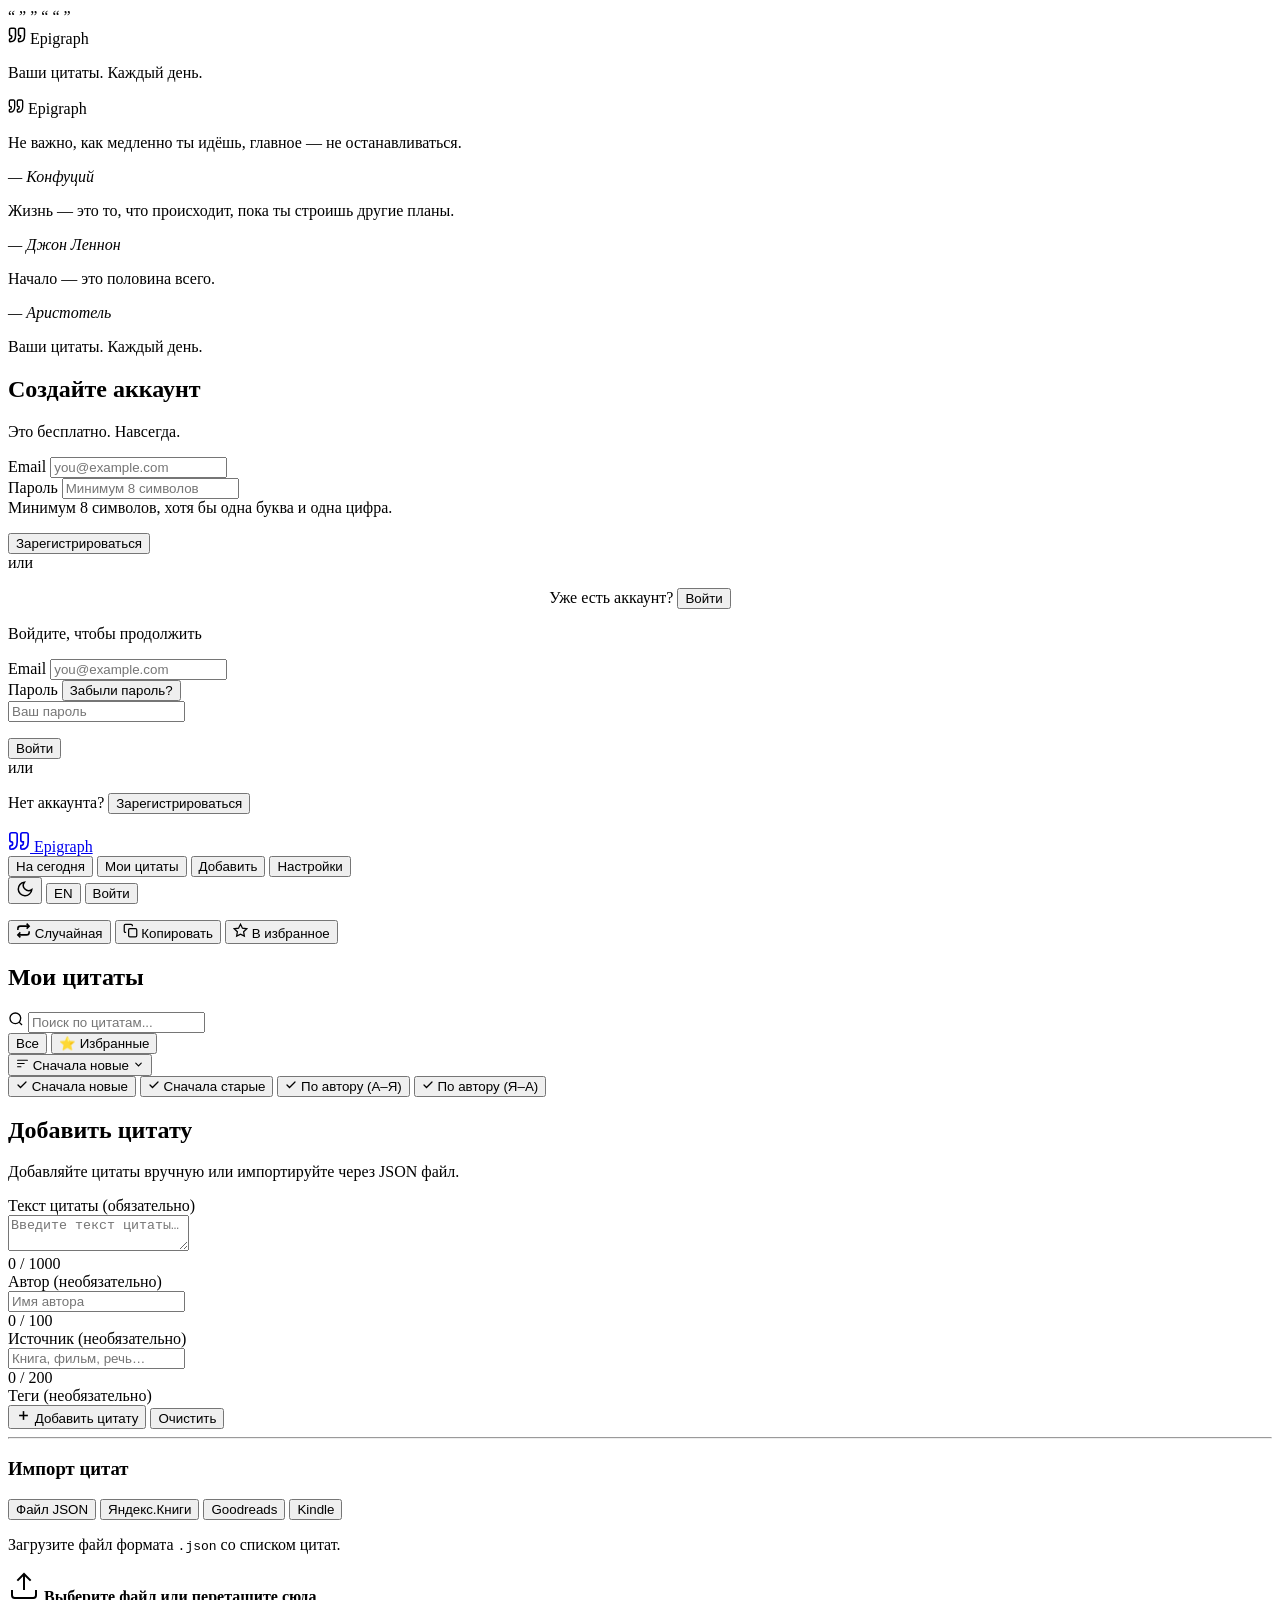
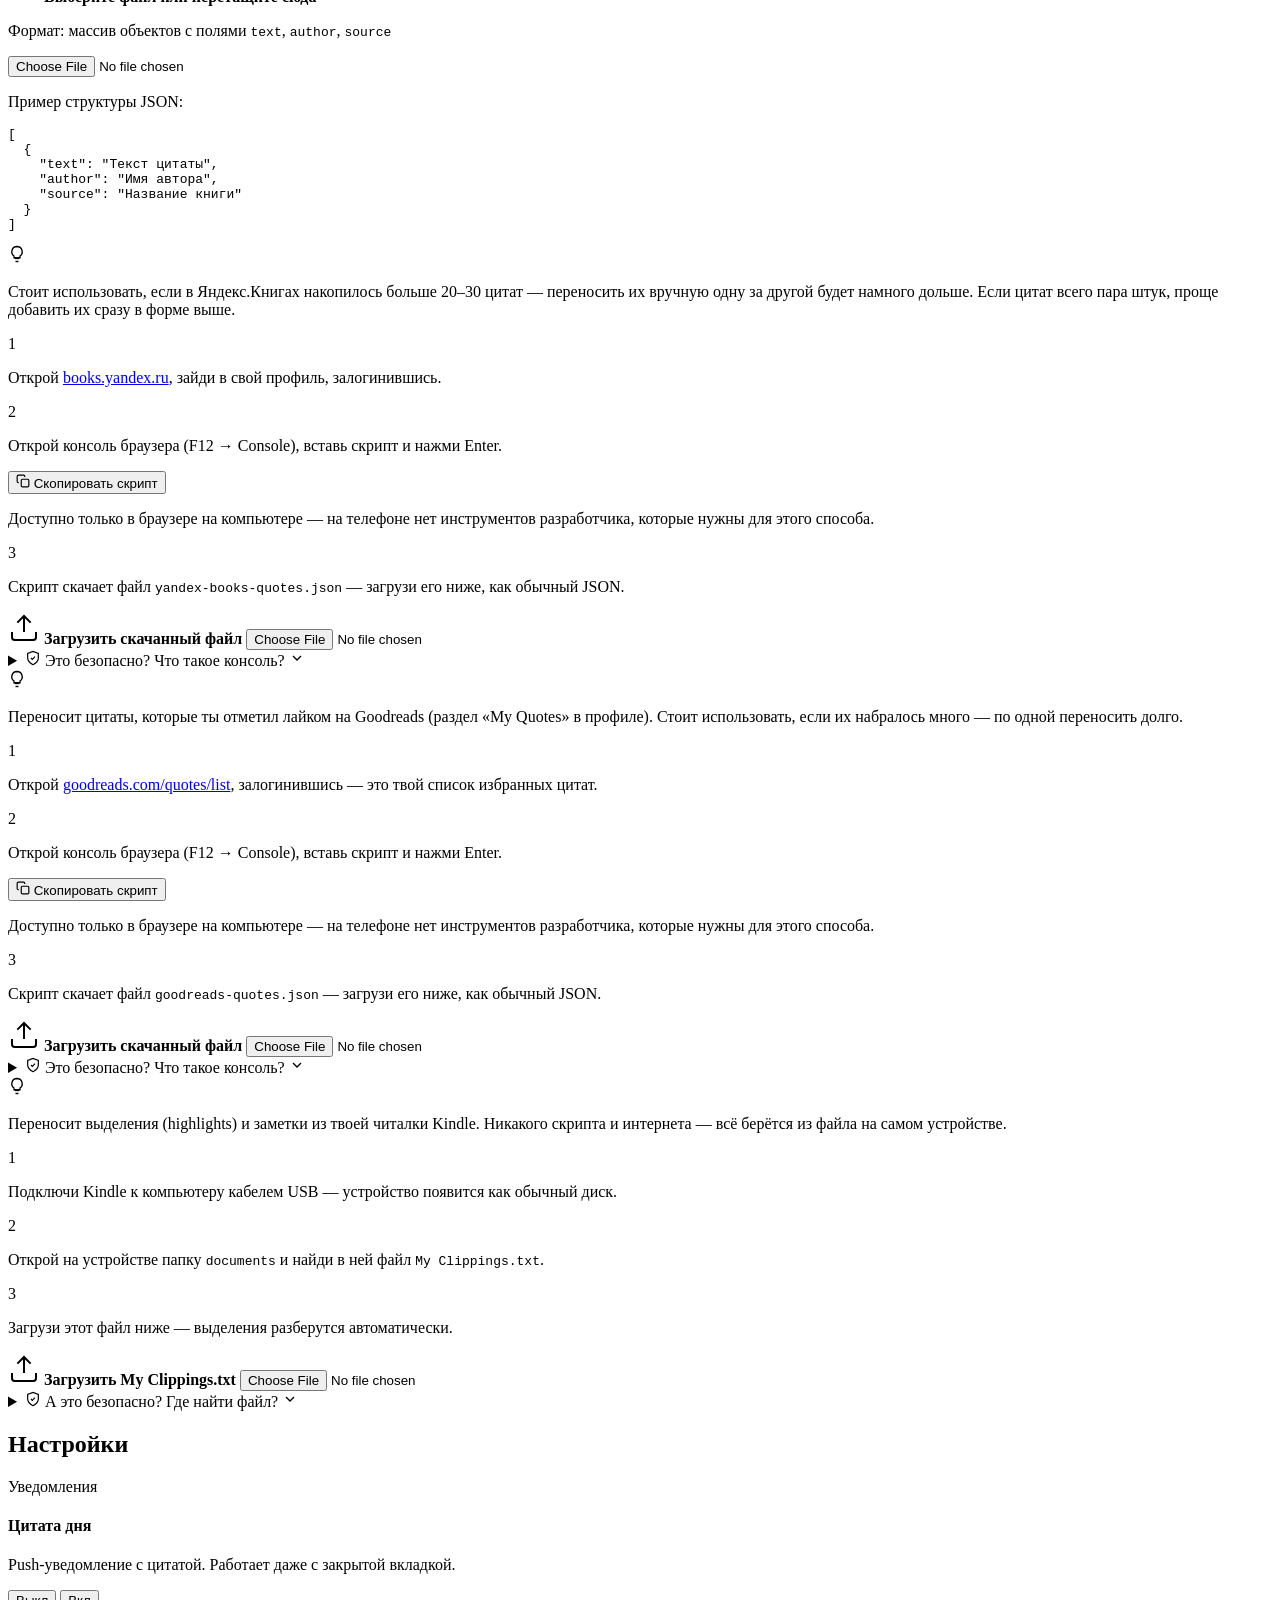
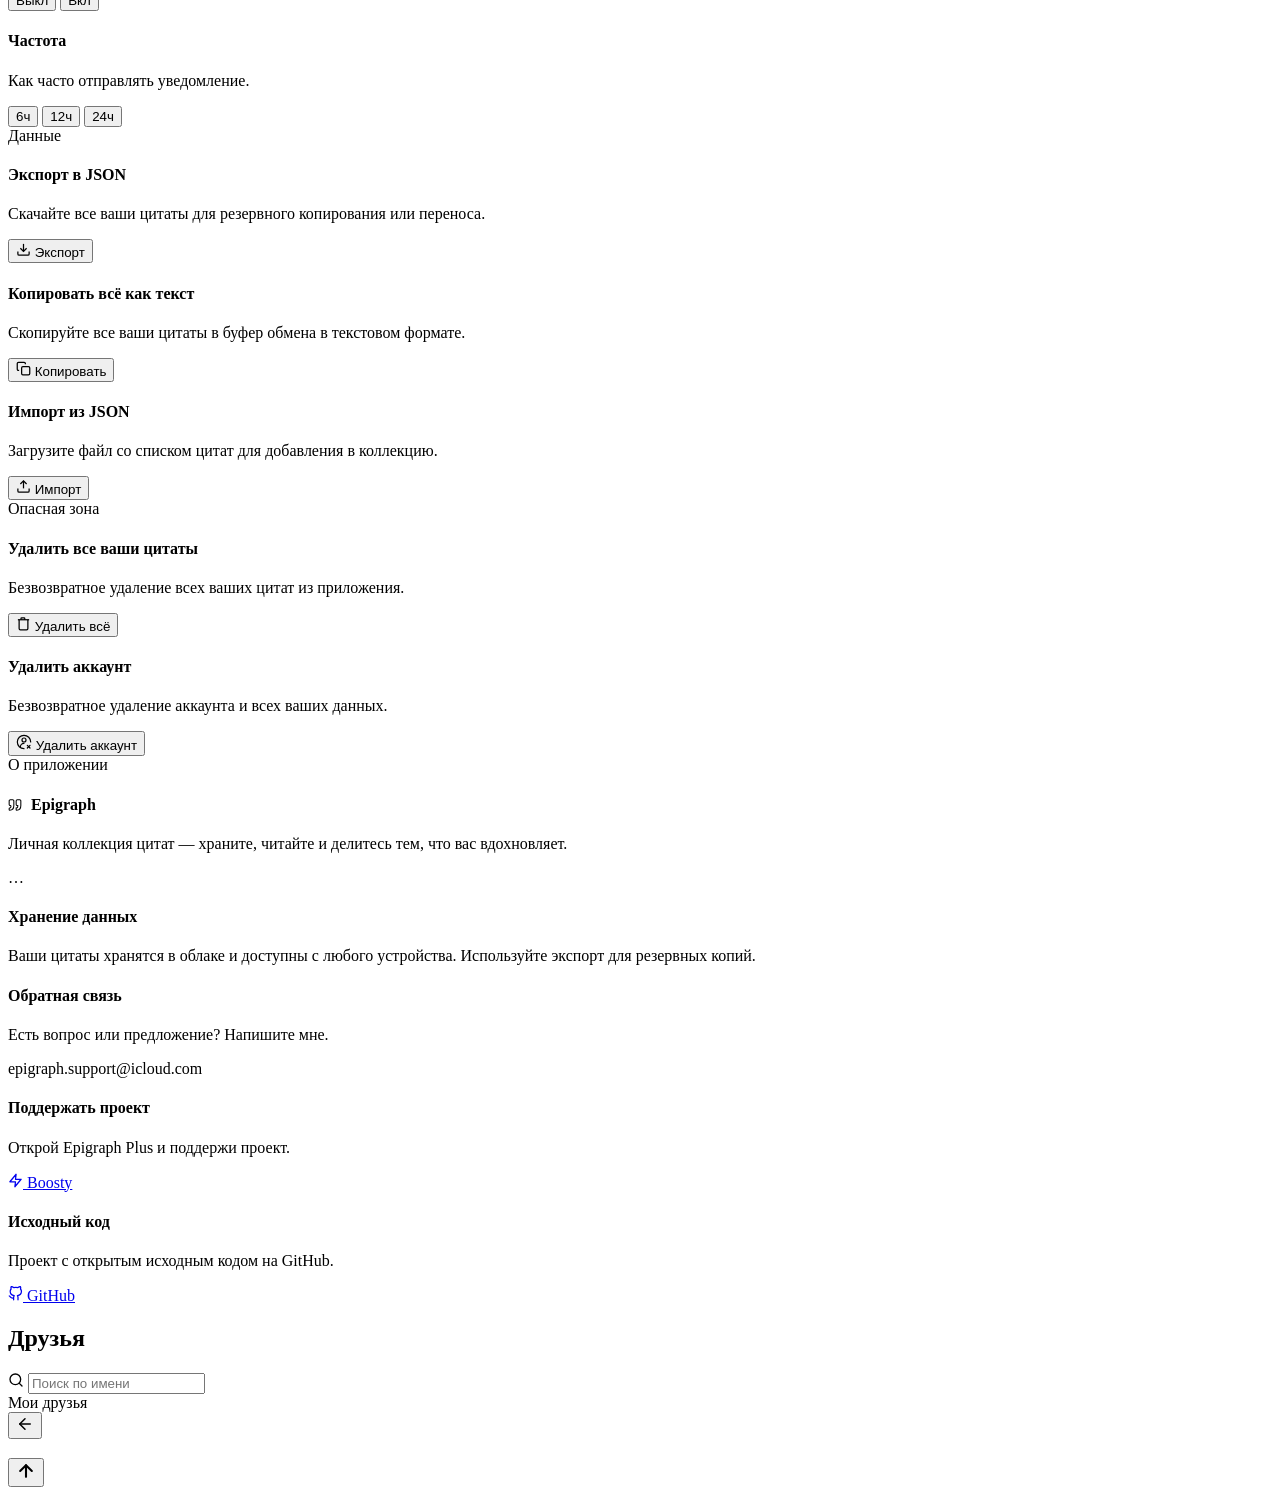
==== backend/src/main/resources/static/index.html @ b5e0d932 "[TASK-138] Add Kindle (My Clippings.txt) quotes import" ====
<!DOCTYPE html>
<html lang="ru" data-theme="light">
<head>
    <meta charset="UTF-8">
    <meta name="viewport" content="width=device-width, initial-scale=1.0">
    <meta name="description"
          content="Ваши цитаты. Каждый день.">
    <meta name="theme-color" content="#f5f2ec" media="(prefers-color-scheme: light)">
    <meta name="theme-color" content="#18160f" media="(prefers-color-scheme: dark)">
    <meta name="theme-color" content="#f5f2ec" id="theme-color-meta">
    <script>
        // Runs synchronously before first paint — sets theme-color before Safari reads it, and
        // sets data-theme-style before anything renders so the loading spinner (styled purely
        // via [data-theme-style] CSS) doesn't flash the "classic" default for a moment before
        // ui.js's theme IIFE (which only runs once every earlier <script> tag has loaded) gets
        // to it. Keep this style-key list in sync with THEME_STYLE_KEYS in themes.js — it can't
        // be shared since themes.js hasn't loaded yet at this point.
        (function () {
            var stored = null;
            try {
                stored = localStorage.getItem('theme');
            } catch (e) {
            }
            var dark = stored === 'dark' || (!stored && matchMedia('(prefers-color-scheme:dark)').matches);
            if (dark) {
                document.getElementById('theme-color-meta').setAttribute('content', '#18160f');
                document.documentElement.setAttribute('data-theme', 'dark');
            }

            try {
                var style = localStorage.getItem('themeStyle');
                if (style && ['classic', 'forest', 'cosmos', 'ocean', 'sunset'].indexOf(style) !== -1) {
                    document.documentElement.setAttribute('data-theme-style', style);
                }
            } catch (e) {
            }
        })();
    </script>
    <title>Epigraph</title>
    <link rel="icon" href="/icon.png" type="image/png">
    <link rel="manifest" href="/manifest.json">
    <meta name="apple-mobile-web-app-capable" content="yes">
    <meta name="apple-mobile-web-app-status-bar-style" content="default">
    <meta name="apple-mobile-web-app-title" content="Epigraph">

    <!-- Open Graph / Social Preview -->
    <meta property="og:type" content="website">
    <meta property="og:url" content="https://epigraph.me/">
    <meta property="og:title" content="Личная коллекция цитат, которые вдохновляют">
    <meta property="og:description" content="Сохраняйте любимые цитаты, отмечайте избранное, ищите по автору и тегам. Новая цитата дня — каждый день.">
    <meta property="og:image" content="https://epigraph.me/og-image.png">
    <meta property="og:image:width" content="1200">
    <meta property="og:image:height" content="630">
    <meta property="og:locale" content="ru_RU">
    <meta property="og:site_name" content="Epigraph">

    <!-- Twitter / X Card -->
    <meta name="twitter:card" content="summary_large_image">
    <meta name="twitter:title" content="Личная коллекция цитат, которые вдохновляют">
    <meta name="twitter:description" content="Сохраняйте любимые цитаты, отмечайте избранное, ищите по автору и тегам. Новая цитата дня — каждый день.">
    <meta name="twitter:image" content="https://epigraph.me/og-image.png">
    <link rel="apple-touch-icon" href="/icon.png">
    <link rel="preconnect" href="https://fonts.googleapis.com">
    <link rel="preconnect" href="https://fonts.gstatic.com" crossorigin>
    <link href="https://fonts.googleapis.com/css2?family=Cormorant+Garamond:ital,wght@0,400;0,500;0,600;1,400;1,500&family=Inter:wght@300;400;500;600&display=swap"
          rel="stylesheet">
    <link rel="stylesheet" href="/css/styles.css">
</head>
<body>

<!-- THEME DECOR — fixed animated background, one group per theme style (TASK-119) -->
<div id="theme-decor" aria-hidden="true">
    <div class="decor decor-classic">
        <span class="decor-glyph" style="--x:6%; --dur:34s; --delay:-4s;">&ldquo;</span>
        <span class="decor-glyph" style="--x:22%; --dur:29s; --delay:-14s;">&rdquo;</span>
        <span class="decor-glyph" style="--x:40%; --dur:38s; --delay:-2s;">&rdquo;</span>
        <span class="decor-glyph" style="--x:58%; --dur:26s; --delay:-18s;">&ldquo;</span>
        <span class="decor-glyph" style="--x:76%; --dur:33s; --delay:-9s;">&ldquo;</span>
        <span class="decor-glyph" style="--x:90%; --dur:31s; --delay:-22s;">&rdquo;</span>
    </div>
    <div class="decor decor-forest">
        <span class="decor-leaf" style="--x:4%; --dur:13s; --delay:-3s;"></span>
        <span class="decor-leaf" style="--x:16%; --dur:17s; --delay:-9s;"></span>
        <span class="decor-leaf" style="--x:30%; --dur:14s; --delay:-1s;"></span>
        <span class="decor-leaf" style="--x:45%; --dur:19s; --delay:-11s;"></span>
        <span class="decor-leaf" style="--x:60%; --dur:15s; --delay:-6s;"></span>
        <span class="decor-leaf" style="--x:74%; --dur:18s; --delay:-14s;"></span>
        <span class="decor-leaf" style="--x:87%; --dur:16s; --delay:-4s;"></span>
        <span class="decor-leaf" style="--x:96%; --dur:20s; --delay:-8s;"></span>
    </div>
    <div class="decor decor-cosmos">
        <span class="decor-star" style="--x:5%; --y:10%; --dur:3.2s; --delay:-1s;"></span>
        <span class="decor-star" style="--x:14%; --y:32%; --dur:4.1s; --delay:-2s;"></span>
        <span class="decor-star" style="--x:24%; --y:60%; --dur:3.6s; --delay:-3s;"></span>
        <span class="decor-star" style="--x:33%; --y:18%; --dur:4.6s; --delay:-1.5s;"></span>
        <span class="decor-star" style="--x:44%; --y:75%; --dur:3.9s; --delay:-2.5s;"></span>
        <span class="decor-star" style="--x:53%; --y:40%; --dur:4.3s; --delay:-0.5s;"></span>
        <span class="decor-star" style="--x:63%; --y:12%; --dur:3.4s; --delay:-3.5s;"></span>
        <span class="decor-star" style="--x:71%; --y:55%; --dur:4.8s; --delay:-1.8s;"></span>
        <span class="decor-star" style="--x:80%; --y:28%; --dur:3.7s; --delay:-2.2s;"></span>
        <span class="decor-star" style="--x:90%; --y:68%; --dur:4.2s; --delay:-0.8s;"></span>
        <span class="decor-star" style="--x:96%; --y:20%; --dur:3.9s; --delay:-3.2s;"></span>
        <span class="decor-shooting"></span>
    </div>
    <div class="decor decor-ocean">
        <span class="decor-bubble" style="--x:6%; --size:10px; --dur:15s; --delay:-2s;"></span>
        <span class="decor-bubble" style="--x:18%; --size:16px; --dur:19s; --delay:-8s;"></span>
        <span class="decor-bubble" style="--x:31%; --size:8px; --dur:13s; --delay:-4s;"></span>
        <span class="decor-bubble" style="--x:47%; --size:13px; --dur:17s; --delay:-11s;"></span>
        <span class="decor-bubble" style="--x:61%; --size:9px; --dur:14s; --delay:-6s;"></span>
        <span class="decor-bubble" style="--x:74%; --size:18px; --dur:20s; --delay:-13s;"></span>
        <span class="decor-bubble" style="--x:86%; --size:11px; --dur:16s; --delay:-3s;"></span>
        <span class="decor-bubble" style="--x:95%; --size:14px; --dur:18s; --delay:-9s;"></span>
    </div>
    <div class="decor decor-sunset">
        <span class="decor-blob decor-blob-1"></span>
        <span class="decor-blob decor-blob-2"></span>
        <span class="decor-blob decor-blob-3"></span>
    </div>
    <div class="decor decor-noir">
        <span class="decor-noir-glow"></span>
        <span class="decor-ink" style="--x:5%; --size:3px; --o:0.32; --dur:23s; --delay:-3s; --dx:-16px;"></span>
        <span class="decor-ink decor-ink--soft" style="--x:11%; --size:9px; --o:0.16; --dur:31s; --delay:-11s; --dx:-30px;"></span>
        <span class="decor-ink" style="--x:18%; --size:2px; --o:0.40; --dur:19s; --delay:-6s; --dx:-10px;"></span>
        <span class="decor-ink" style="--x:25%; --size:4px; --o:0.28; --dur:26s; --delay:-14s; --dx:-22px;"></span>
        <span class="decor-ink decor-ink--soft" style="--x:33%; --size:12px; --o:0.12; --dur:35s; --delay:-2s; --dx:24px;"></span>
        <span class="decor-ink" style="--x:41%; --size:3px; --o:0.36; --dur:21s; --delay:-9s; --dx:14px;"></span>
        <span class="decor-ink" style="--x:48%; --size:5px; --o:0.24; --dur:28s; --delay:-17s; --dx:-18px;"></span>
        <span class="decor-ink decor-ink--soft" style="--x:56%; --size:8px; --o:0.15; --dur:32s; --delay:-5s; --dx:20px;"></span>
        <span class="decor-ink" style="--x:63%; --size:2px; --o:0.42; --dur:18s; --delay:-12s; --dx:-8px;"></span>
        <span class="decor-ink" style="--x:70%; --size:4px; --o:0.30; --dur:25s; --delay:-7s; --dx:26px;"></span>
        <span class="decor-ink decor-ink--soft" style="--x:77%; --size:11px; --o:0.13; --dur:34s; --delay:-19s; --dx:-24px;"></span>
        <span class="decor-ink" style="--x:84%; --size:3px; --o:0.34; --dur:22s; --delay:-4s; --dx:12px;"></span>
        <span class="decor-ink" style="--x:90%; --size:5px; --o:0.22; --dur:27s; --delay:-15s; --dx:-14px;"></span>
        <span class="decor-ink" style="--x:96%; --size:2px; --o:0.38; --dur:20s; --delay:-10s; --dx:8px;"></span>
    </div>
</div>

<!-- LOADING OVERLAY — shown on app start until data is ready -->
<div id="app-loading-overlay" class="app-loading-overlay">
    <div class="app-loading-spinner"></div>
</div>

<!-- BLUR OVERLAY -->
<div id="app-blur-overlay" class="app-blur-overlay" onclick="handleAuthOverlayClick(event)"></div>

<!-- AUTH MODAL -->
<div class="auth-screen" id="auth-screen" onclick="handleAuthOverlayClick(event)">
    <div class="auth-card">

        <!-- Login branding header — visible in login mode -->
        <div class="auth-login-header" id="auth-login-header">
            <div class="auth-login-header-logo">
                <svg width="18" height="18" viewBox="0 0 24 24" fill="none" stroke="currentColor" stroke-width="2" stroke-linecap="round" stroke-linejoin="round" aria-hidden="true">
                    <path d="M3 21c3 0 7-1 7-8V5c0-1.25-.756-2.017-2-2H4c-1.25 0-2 .75-2 1.972V11c0 1.25.75 2 2 2 1 0 1 0 1 1v1c0 1-1 2-2 2s-1 .008-1 1.031V20c0 1 0 1 1 1z"/>
                    <path d="M15 21c3 0 7-1 7-8V5c0-1.25-.757-2.017-2-2h-4c-1.25 0-2 .75-2 1.972V11c0 1.25.75 2 2 2h.75c0 2.25.25 4-2.75 4v3c0 1 0 1 1 1z"/>
                </svg>
                Epigraph
            </div>
            <p class="auth-login-tagline" data-i18n="authTagline">
                Ваши цитаты. Каждый день.
            </p>
        </div>

        <!-- Register two-column layout — visible in register mode only -->
        <div class="auth-register-panel" id="auth-register-panel">
            <div class="auth-register-panel-logo">
                <svg width="16" height="16" viewBox="0 0 24 24" fill="none" stroke="currentColor" stroke-width="2" stroke-linecap="round" stroke-linejoin="round" aria-hidden="true">
                    <path d="M3 21c3 0 7-1 7-8V5c0-1.25-.756-2.017-2-2H4c-1.25 0-2 .75-2 1.972V11c0 1.25.75 2 2 2 1 0 1 0 1 1v1c0 1-1 2-2 2s-1 .008-1 1.031V20c0 1 0 1 1 1z"/>
                    <path d="M15 21c3 0 7-1 7-8V5c0-1.25-.757-2.017-2-2h-4c-1.25 0-2 .75-2 1.972V11c0 1.25.75 2 2 2h.75c0 2.25.25 4-2.75 4v3c0 1 0 1 1 1z"/>
                </svg>
                Epigraph
            </div>
            <div class="auth-register-panel-quotes">
                <div class="auth-register-panel-quote">
                    <p data-i18n="authRegisterQuote1Text">
                        Не важно, как медленно ты идёшь, главное — не останавливаться.
                    </p>
                    <cite data-i18n="authRegisterQuote1Author">
                        — Конфуций
                    </cite>
                </div>
                <div class="auth-register-panel-quote">
                    <p data-i18n="authRegisterQuote2Text">
                        Жизнь — это то, что происходит, пока ты строишь другие планы.
                    </p>
                    <cite data-i18n="authRegisterQuote2Author">
                        — Джон Леннон
                    </cite>
                </div>
                <div class="auth-register-panel-quote">
                    <p data-i18n="authRegisterQuote3Text">
                        Начало — это половина всего.
                    </p>
                    <cite data-i18n="authRegisterQuote3Author">
                        — Аристотель
                    </cite>
                </div>
            </div>
            <p class="auth-register-panel-tagline" data-i18n="authTagline">
                Ваши цитаты. Каждый день.
            </p>
        </div>

        <div class="auth-register-form-col" id="auth-register-form-col">
            <div class="auth-register-top">
                <h2 class="auth-register-heading" data-i18n="authRegisterHeading">
                    Создайте аккаунт
                </h2>
                <p class="auth-register-sub" data-i18n="authRegisterSub">
                    Это бесплатно. Навсегда.
                </p>
            </div>
            <div class="auth-field">
                <label for="auth-email-reg" data-i18n="authEmailLabel">
                    Email
                </label>
                <input type="email" id="auth-email-reg" placeholder="you@example.com" autocomplete="email">
            </div>
            <div class="auth-field">
                <label for="auth-password-reg" data-i18n="authPasswordLabel">
                    Пароль
                </label>
                <input type="password" id="auth-password-reg" placeholder="Минимум 8 символов" data-i18n-placeholder="authPlaceholderPasswordRegister" autocomplete="new-password">
            </div>
            <p id="auth-password-hint-reg" data-i18n="authPasswordHint" style="font-size:var(--text-xs);color:var(--color-text-muted);margin-top:calc(-1*var(--space-3))">
                Минимум 8 символов, хотя бы одна буква и одна цифра.
            </p>
            <p class="auth-error" id="auth-error-reg"></p>
            <button class="btn-primary" id="auth-submit-btn-reg" data-i18n="authSubmitRegister" onclick="authSubmitRegister()">
                Зарегистрироваться
            </button>
            <div class="auth-divider" data-i18n="authDivider">
                или
            </div>
            <button class="btn-google" onclick="loginWithGoogle()" style="display:none">
                <svg width="18" height="18" viewBox="0 0 48 48">
                    <path fill="#EA4335" d="M24 9.5c3.54 0 6.71 1.22 9.21 3.6l6.85-6.85C35.9 2.38 30.47 0 24 0 14.62 0 6.51 5.38 2.56 13.22l7.98 6.19C12.43 13.72 17.74 9.5 24 9.5z"/>
                    <path fill="#4285F4" d="M46.98 24.55c0-1.57-.15-3.09-.38-4.55H24v9.02h12.94c-.58 2.96-2.26 5.48-4.78 7.18l7.73 6c4.51-4.18 7.09-10.36 7.09-17.65z"/>
                    <path fill="#FBBC05" d="M10.53 28.59c-.48-1.45-.76-2.99-.76-4.59s.27-3.14.76-4.59l-7.98-6.19C.92 16.46 0 20.12 0 24c0 3.88.92 7.54 2.56 10.78l7.97-6.19z"/>
                    <path fill="#34A853" d="M24 48c6.48 0 11.93-2.13 15.89-5.81l-7.73-6c-2.18 1.48-4.97 2.31-8.16 2.31-6.26 0-11.57-4.22-13.47-9.91l-7.98 6.19C6.51 42.62 14.62 48 24 48z"/>
                </svg>
                <span data-i18n="authGoogleButton">
                    Войти через Google
                </span>
            </button>
            <button class="btn-yandex" onclick="loginWithYandex()" style="display:none">
                <svg width="18" height="18" viewBox="0 0 24 24" fill="none">
                    <path d="M13.557 21H16.5V3h-3.205c-3.8 0-5.958 1.917-5.958 5.042 0 2.75 1.242 4.25 3.683 5.917L7.5 21h3.142l3.275-7.625-.9-.583C10.8 11.292 9.95 10.208 9.95 8.042c0-1.833 1.217-2.875 3.533-2.875H13.557V21z" fill="#FC3F1D"/>
                </svg>
                <span data-i18n="authYandexButton">
                    Войти через Яндекс
                </span>
            </button>
            <p class="auth-switch" style="text-align:center">
                <span data-i18n="authSwitchToLogin">
                    Уже есть аккаунт?
                </span>
                <button data-i18n="authSwitchBtnLogin" onclick="toggleAuthMode()">
                    Войти
                </button>
            </p>
        </div>

        <!-- Shown in login mode only -->
        <h1 class="auth-title" id="auth-title-logo" style="display:none">
            Epigraph
        </h1>
        <p class="auth-subtitle" id="auth-subtitle" data-i18n="authSubtitle">
            Войдите, чтобы продолжить
        </p>
        <div class="auth-field">
            <label for="auth-email" data-i18n="authEmailLabel">
                Email
            </label>
            <input type="email" id="auth-email" placeholder="you@example.com" data-i18n-placeholder="authPlaceholderEmail" autocomplete="email">
        </div>
        <div class="auth-field">
            <div class="auth-field-header">
                <label for="auth-password" data-i18n="authPasswordLabel">
                    Пароль
                </label>
                <button id="auth-forgot-btn" class="auth-forgot-link" onclick="showForgotPasswordForm()" data-i18n="forgotPasswordLink">
                    Забыли пароль?
                </button>
            </div>
            <input type="password" id="auth-password" placeholder="Ваш пароль" data-i18n-placeholder="authPlaceholderPasswordLogin" autocomplete="current-password">
        </div>
        <p class="auth-error" id="auth-error"></p>
        <button class="btn-primary" id="auth-submit-btn" data-i18n="authSubmitLogin" onclick="authSubmit()">
            Войти
        </button>
        <div class="auth-divider" data-i18n="authDivider">
            или
        </div>
        <button class="btn-google" onclick="loginWithGoogle()" style="display:none">
            <svg width="18" height="18" viewBox="0 0 48 48">
                <path fill="#EA4335" d="M24 9.5c3.54 0 6.71 1.22 9.21 3.6l6.85-6.85C35.9 2.38 30.47 0 24 0 14.62 0 6.51 5.38 2.56 13.22l7.98 6.19C12.43 13.72 17.74 9.5 24 9.5z"/>
                <path fill="#4285F4" d="M46.98 24.55c0-1.57-.15-3.09-.38-4.55H24v9.02h12.94c-.58 2.96-2.26 5.48-4.78 7.18l7.73 6c4.51-4.18 7.09-10.36 7.09-17.65z"/>
                <path fill="#FBBC05" d="M10.53 28.59c-.48-1.45-.76-2.99-.76-4.59s.27-3.14.76-4.59l-7.98-6.19C.92 16.46 0 20.12 0 24c0 3.88.92 7.54 2.56 10.78l7.97-6.19z"/>
                <path fill="#34A853" d="M24 48c6.48 0 11.93-2.13 15.89-5.81l-7.73-6c-2.18 1.48-4.97 2.31-8.16 2.31-6.26 0-11.57-4.22-13.47-9.91l-7.98 6.19C6.51 42.62 14.62 48 24 48z"/>
            </svg>
            <span data-i18n="authGoogleButton">
                Войти через Google
            </span>
        </button>
        <button class="btn-yandex" onclick="loginWithYandex()" style="display:none">
            <svg width="18" height="18" viewBox="0 0 24 24" fill="none">
                <path d="M13.557 21H16.5V3h-3.205c-3.8 0-5.958 1.917-5.958 5.042 0 2.75 1.242 4.25 3.683 5.917L7.5 21h3.142l3.275-7.625-.9-.583C10.8 11.292 9.95 10.208 9.95 8.042c0-1.833 1.217-2.875 3.533-2.875H13.557V21z" fill="#FC3F1D"/>
            </svg>
            <span data-i18n="authYandexButton">
                    Войти через Яндекс
                </span>
        </button>
        <p class="auth-switch">
            <span id="auth-switch-text" data-i18n="authSwitchToRegister">
                Нет аккаунта?
            </span>
            <button onclick="toggleAuthMode()" data-i18n="authSwitchBtnRegister">
                Зарегистрироваться
            </button>
        </p>
    </div>
</div>

<div class="app">
    <!-- ANNOUNCEMENT BANNER -->
    <div class="announcement-banner" id="announcement-banner" style="display:none" role="alert">
        <span class="announcement-banner__text" id="announcement-banner-text"></span>
        <button class="announcement-banner__close" onclick="dismissBanner()" aria-label="Закрыть" data-i18n-aria="ariaBannerClose">
            <svg width="14" height="14" viewBox="0 0 24 24" fill="none" stroke="currentColor" stroke-width="2.5" stroke-linecap="round">
                <line x1="18" y1="6" x2="6" y2="18"/>
                <line x1="6" y1="6" x2="18" y2="18"/>
            </svg>
        </button>
    </div>

    <!-- HEADER -->
    <header>
        <a class="logo" href="#" onclick="switchView('qod'); flipLogoIcon(); return false;">
            <svg id="logo-icon" width="22" height="22" viewBox="0 0 24 24" fill="none" stroke="currentColor" stroke-width="1.8" aria-hidden="true">
                <path d="M3 21c3 0 7-1 7-8V5c0-1.25-.756-2.017-2-2H4c-1.25 0-2 .75-2 1.972V11c0 1.25.75 2 2 2 1 0 1 0 1 1v1c0 1-1 2-2 2s-1 .008-1 1.031V20c0 1 0 1 1 1z"/>
                <path d="M15 21c3 0 7-1 7-8V5c0-1.25-.757-2.017-2-2h-4c-1.25 0-2 .75-2 1.972V11c0 1.25.75 2 2 2h.75c0 2.25.25 4-2.75 4v3c0 1 0 1 1 1z"/>
            </svg>
            Epigraph
        </a>

        <nav class="nav-tabs" role="tablist">
            <span class="nav-tab-indicator" id="nav-tab-indicator" aria-hidden="true"></span>
            <button class="nav-tab active" role="tab" onclick="switchView('qod')" id="tab-qod" data-i18n="navToday">
                На сегодня
            </button>
            <button class="nav-tab" role="tab" onclick="switchView('list')" id="tab-list" data-i18n="navMyQuotes">
                Мои цитаты
            </button>
            <button class="nav-tab" role="tab" onclick="switchView('add')" id="tab-add" data-i18n="navAdd">
                Добавить
            </button>
            <button class="nav-tab" role="tab" onclick="switchView('settings')" id="tab-settings" data-i18n="navSettings">
                Настройки
            </button>
        </nav>

        <div class="header-actions">
            <button class="btn-icon" data-theme-toggle aria-label="Переключить тему" data-i18n-aria="ariaToggleTheme">
                <svg width="18" height="18" viewBox="0 0 24 24" fill="none" stroke="currentColor" stroke-width="2">
                    <path d="M21 12.79A9 9 0 1 1 11.21 3 7 7 0 0 0 21 12.79z"/>
                </svg>
            </button>
            <button class="btn-icon" data-lang-toggle aria-label="Переключить язык" data-i18n-aria="ariaToggleLanguage">EN</button>
            <button class="btn-secondary" id="login-btn" data-i18n="authSubmitLogin" onclick="showAuthModal()">
                Войти
            </button>
            <div class="account-menu" id="account-menu" style="display:none">
                <button class="account-avatar-btn" id="account-avatar-btn" onclick="toggleAccountMenu()" aria-haspopup="menu" aria-expanded="false" aria-label="Меню аккаунта" data-i18n-aria="ariaAccountMenu"></button>
                <!-- Sibling of the avatar button, not a child: updateHeaderAccount()
                     replaces that button's innerHTML on every render. -->
                <span class="account-badge-dot" id="account-badge-dot" style="display:none" aria-hidden="true"></span>
                <div class="account-menu-dropdown" id="account-menu-dropdown" role="menu">
                    <div class="account-menu-plus" id="account-menu-plus" role="presentation" style="display:none">
                        <div class="account-menu-plus-head">
                            <span class="account-menu-plus-dot" aria-hidden="true"></span>
                            <span class="account-menu-plus-label" data-i18n="accountMenuPlus">Epigraph Plus</span>
                            <span class="account-menu-plus-state" data-i18n="accountMenuPlusActive">активен</span>
                        </div>
                        <div class="account-menu-plus-benefits">
                            <div class="account-menu-plus-benefits-title" data-i18n="accountMenuPlusBenefitsTitle">В подписке</div>
                            <div class="account-menu-plus-benefit">
                                <svg width="13" height="13" viewBox="0 0 24 24" fill="none" stroke="currentColor" stroke-width="2.5" stroke-linecap="round" stroke-linejoin="round" aria-hidden="true">
                                    <polyline points="20 6 9 17 4 12"/>
                                </svg>
                                <span id="account-menu-plus-benefit-limit">До 5000 цитат</span>
                            </div>
                            <div class="account-menu-plus-benefit">
                                <svg width="13" height="13" viewBox="0 0 24 24" fill="none" stroke="currentColor" stroke-width="2.5" stroke-linecap="round" stroke-linejoin="round" aria-hidden="true">
                                    <polyline points="20 6 9 17 4 12"/>
                                </svg>
                                <span data-i18n="accountMenuPlusBenefitNoir">Эксклюзивная тема «Нуар»</span>
                            </div>
                            <div class="account-menu-plus-benefit">
                                <svg width="13" height="13" viewBox="0 0 24 24" fill="none" stroke="currentColor" stroke-width="2.5" stroke-linecap="round" stroke-linejoin="round" aria-hidden="true">
                                    <polyline points="20 6 9 17 4 12"/>
                                </svg>
                                <span data-i18n="accountMenuPlusBenefitAvatars">Эксклюзивные аватары</span>
                            </div>
                            <div class="account-menu-plus-benefit">
                                <svg width="13" height="13" viewBox="0 0 24 24" fill="none" stroke="currentColor" stroke-width="2.5" stroke-linecap="round" stroke-linejoin="round" aria-hidden="true">
                                    <polyline points="20 6 9 17 4 12"/>
                                </svg>
                                <span data-i18n="accountMenuPlusBenefitStats">Расширенная статистика</span>
                            </div>
                        </div>
                    </div>
                    <button class="account-menu-item" role="menuitem" onclick="closeAccountMenu(); switchView('friends');">
                        <svg width="15" height="15" viewBox="0 0 24 24" fill="none" stroke="currentColor" stroke-width="2" stroke-linecap="round" stroke-linejoin="round" aria-hidden="true">
                            <path d="M17 21v-2a4 4 0 0 0-4-4H5a4 4 0 0 0-4 4v2"/>
                            <circle cx="9" cy="7" r="4"/>
                            <path d="M23 21v-2a4 4 0 0 0-3-3.87"/>
                            <path d="M16 3.13a4 4 0 0 1 0 7.75"/>
                        </svg>
                        <span data-i18n="accountMenuFriends">Друзья</span>
                        <span class="account-menu-count" id="account-menu-friends-count" style="display:none"></span>
                    </button>
                    <button class="account-menu-item" role="menuitem" onclick="closeAccountMenu(); switchView('stats');">
                        <svg width="15" height="15" viewBox="0 0 24 24" fill="none" stroke="currentColor" stroke-width="2" stroke-linecap="round" stroke-linejoin="round" aria-hidden="true">
                            <line x1="18" y1="20" x2="18" y2="10"/>
                            <line x1="12" y1="20" x2="12" y2="4"/>
                            <line x1="6" y1="20" x2="6" y2="14"/>
                        </svg>
                        <span data-i18n="accountMenuStats">Статистика</span>
                    </button>
                    <button class="account-menu-item" role="menuitem" onclick="logout()">
                        <svg width="15" height="15" viewBox="0 0 24 24" fill="none" stroke="currentColor" stroke-width="2" stroke-linecap="round" stroke-linejoin="round" aria-hidden="true">
                            <path d="M9 21H5a2 2 0 0 1-2-2V5a2 2 0 0 1 2-2h4"/>
                            <polyline points="16 17 21 12 16 7"/>
                            <line x1="21" y1="12" x2="9" y2="12"/>
                        </svg>
                        <span data-i18n="accountMenuLogout">Выход</span>
                    </button>
                </div>
            </div>
        </div>
    </header>

    <main>
        <!-- QUOTE OF THE DAY -->
        <div class="view active" id="view-qod">
            <section class="qod-section">
                <div class="qod-bg-ornament"></div>
                <div class="qod-date" id="qod-date"></div>
                <div class="qod-card">
                    <div class="swipe-overlay swipe-overlay-left" id="swipe-left"></div>
                    <div class="swipe-overlay swipe-overlay-right" id="swipe-right"></div>
                    <p class="qod-quote" id="qod-text"></p>
                    <div class="qod-author" id="qod-author"></div>
                    <div class="qod-source" id="qod-source"></div>
                </div>
                <div class="qod-actions">
                    <button class="btn-primary" onclick="randomQuote()">
                        <svg width="15" height="15" viewBox="0 0 24 24" fill="none" stroke="currentColor" stroke-width="2.5">
                            <polyline points="17 1 21 5 17 9"/>
                            <path d="M3 11V9a4 4 0 0 1 4-4h14"/>
                            <polyline points="7 23 3 19 7 15"/>
                            <path d="M21 13v2a4 4 0 0 1-4 4H3"/>
                        </svg>
                        <span data-i18n="qodRandomBtn">
                            Случайная
                        </span>
                    </button>
                    <button class="btn-secondary" onclick="copyQod()">
                        <svg width="15" height="15" viewBox="0 0 24 24" fill="none" stroke="currentColor" stroke-width="2">
                            <rect id="qod-copy-front" x="9" y="9" width="13" height="13" rx="2" ry="2" style="transition: transform 260ms cubic-bezier(0.34, 1.56, 0.64, 1); transform-box: fill-box; transform-origin: center;"/>
                            <path d="M5 15H4a2 2 0 0 1-2-2V4a2 2 0 0 1 2-2h9a2 2 0 0 1 2 2v1"/>
                        </svg>
                        <span data-i18n="qodCopyBtn">
                            Копировать
                        </span>
                    </button>
                    <button class="btn-secondary" id="btn-fav-qod" onclick="favQod()">
                        <svg id="qod-fav-icon" width="15" height="15" viewBox="0 0 24 24" fill="none" stroke="currentColor" stroke-width="2">
                            <polygon points="12 2 15.09 8.26 22 9.27 17 14.14 18.18 21.02 12 17.77 5.82 21.02 7 14.14 2 9.27 8.91 8.26 12 2"/>
                        </svg>
                        <span id="qod-fav-label">
                            В избранное
                        </span>
                    </button>
                </div>
                <p class="qod-progress" id="qod-progress"></p>
            </section>
        </div>

        <!-- MY QUOTES -->
        <div class="view" id="view-list">
            <section class="list-section">
                <div class="list-header">
                    <h2 data-i18n="listHeading">
                        Мои цитаты
                    </h2>
                    <div class="search-wrap">
                        <svg width="16" height="16" viewBox="0 0 24 24" fill="none" stroke="currentColor" stroke-width="2" aria-hidden="true">
                            <circle cx="11" cy="11" r="8"/>
                            <line x1="21" y1="21" x2="16.65" y2="16.65"/>
                        </svg>
                        <input class="search-input" type="search" placeholder="Поиск по цитатам..." data-i18n-placeholder="searchPlaceholder" id="search-input" oninput="renderList()" aria-label="Поиск" data-i18n-aria="ariaSearch">
                    </div>
                </div>
                <div class="stats-bar" id="stats-bar"></div>
                <div class="filter-tabs" id="filter-tabs">
                    <button class="filter-tab active" onclick="setFilter('all', this)" data-i18n="filterAll">
                        Все
                    </button>
                    <button class="filter-tab" onclick="setFilter('fav', this)" data-i18n="filterFav">
                        ⭐ Избранные
                    </button>
                    <span class="dup-filter-chip" id="dup-filter-chip"></span>
                    <div class="sort-dropdown" id="sort-dropdown">
                        <button class="sort-btn" id="sort-btn" onclick="toggleSortMenu()" aria-haspopup="listbox" aria-expanded="false">
                            <svg width="13" height="13" viewBox="0 0 24 24" fill="none" stroke="currentColor" stroke-width="2.2" stroke-linecap="round" stroke-linejoin="round" aria-hidden="true">
                                <line x1="3" y1="6" x2="21" y2="6"/>
                                <line x1="3" y1="12" x2="15" y2="12"/>
                                <line x1="3" y1="18" x2="9" y2="18"/>
                            </svg>
                            <span id="sort-btn-label">
                                Сначала новые
                            </span>
                            <svg class="chevron" width="11" height="11" viewBox="0 0 24 24" fill="none"
                                 stroke="currentColor" stroke-width="2.5" stroke-linecap="round" aria-hidden="true">
                                <polyline points="6 9 12 15 18 9"/>
                            </svg>
                        </button>
                        <div class="sort-menu" id="sort-menu" role="listbox">
                            <button class="sort-menu-item active" data-sort="date_desc" onclick="selectSort('date_desc')" role="option">
                                <svg width="12" height="12" viewBox="0 0 24 24" fill="none" stroke="currentColor" stroke-width="2.5" stroke-linecap="round">
                                    <polyline points="20 6 9 17 4 12"/>
                                </svg>
                                <span data-i18n="sortDateDesc">
                                    Сначала новые
                                </span>
                            </button>
                            <button class="sort-menu-item" data-sort="date_asc" onclick="selectSort('date_asc')" role="option">
                                <svg width="12" height="12" viewBox="0 0 24 24" fill="none" stroke="currentColor" stroke-width="2.5" stroke-linecap="round">
                                    <polyline points="20 6 9 17 4 12"/>
                                </svg>
                                <span data-i18n="sortDateAsc">
                                    Сначала старые
                                </span>
                            </button>
                            <button class="sort-menu-item" data-sort="author_asc" onclick="selectSort('author_asc')" role="option">
                                <svg width="12" height="12" viewBox="0 0 24 24" fill="none" stroke="currentColor" stroke-width="2.5" stroke-linecap="round">
                                    <polyline points="20 6 9 17 4 12"/>
                                </svg>
                                <span data-i18n="sortAuthorAsc">
                                    По автору (А–Я)
                                </span>
                            </button>
                            <button class="sort-menu-item" data-sort="author_desc" onclick="selectSort('author_desc')" role="option">
                                <svg width="12" height="12" viewBox="0 0 24 24" fill="none" stroke="currentColor" stroke-width="2.5" stroke-linecap="round">
                                    <polyline points="20 6 9 17 4 12"/>
                                </svg>
                                <span data-i18n="sortAuthorDesc">
                                    По автору (Я–А)
                                </span>
                            </button>
                        </div>
                    </div>
                </div>
                <div class="quotes-grid" id="quotes-grid"></div>
                <div class="list-load-more" id="list-load-more"></div>
            </section>
        </div>

        <!-- ADD QUOTE -->
        <div class="view" id="view-add">
            <section class="add-section">
                <h2 data-i18n="addTitle">
                    Добавить цитату
                </h2>
                <p class="subtitle" data-i18n="addSubtitle">
                    Добавляйте цитаты вручную или импортируйте через JSON файл.
                </p>

                <form onsubmit="addQuote(event)" autocomplete="off">
                    <div class="form-group">
                        <label class="form-label" for="q-text">
                            <span data-i18n="addLabelText">
                                Текст цитаты
                            </span>
                            <span> </span>
                            <span data-i18n="addRequired">
                                (обязательно)
                            </span>
                        </label>
                        <div class="form-textarea-wrap"><textarea class="form-textarea" id="q-text" placeholder="Введите текст цитаты…" maxlength="1000" data-i18n-placeholder="placeholderQuoteText" autocomplete="off"></textarea>
                            <div class="char-counter" id="quoteTextCounter">0 / 1000</div>
                        </div>
                    </div>
                    <div class="form-row">
                        <div class="form-group">
                            <label class="form-label" for="q-author">
                                <span data-i18n="addLabelAuthor">
                                    Автор
                                </span>
                                <span> </span>
                                <span data-i18n="addOptional">
                                    (необязательно)
                                </span>
                            </label>
                            <div class="form-input-wrap">
                                <input class="form-input" type="text" id="q-author" placeholder="Имя автора" data-i18n-placeholder="placeholderAuthor" maxlength="100" autocomplete="off">
                                <div class="char-counter" id="authorCounter">0 / 100</div>
                            </div>
                        </div>
                        <div class="form-group">
                            <label class="form-label" for="q-source">
                                <span data-i18n="addLabelSource">
                                    Источник
                                </span>
                                <span> </span>
                                <span data-i18n="addOptional">
                                    (необязательно)
                                </span>
                            </label>
                            <div class="form-input-wrap">
                                <input class="form-input" type="text" id="q-source" placeholder="Книга, фильм, речь…" data-i18n-placeholder="placeholderSource" maxlength="200" autocomplete="off">
                                <div class="char-counter" id="sourceCounter">0 / 200</div>
                            </div>
                        </div>
                    </div>
                    <div class="form-group">
                        <label class="form-label">
                            <span data-i18n="addLabelTags">
                                Теги
                            </span>
                            <span> </span>
                            <span data-i18n="addOptional">
                                (необязательно)
                            </span>
                        </label>
                        <div class="tag-input-wrap" id="tags-wrap">
                            <!-- chips + add-button rendered by renderTags() -->
                        </div>
                    </div>
                    <div class="form-actions">
                        <button type="submit" class="btn-primary" id="addQuoteSubmitBtn">
                            <svg width="15" height="15" viewBox="0 0 24 24" fill="none" stroke="currentColor" stroke-width="2.5">
                                <line x1="12" y1="5" x2="12" y2="19"/>
                                <line x1="5" y1="12" x2="19" y2="12"/>
                            </svg>
                            <span data-i18n="addSubmitBtn">
                                Добавить цитату
                            </span>
                        </button>
                        <button type="button" class="btn-secondary" onclick="resetForm()" data-i18n="addClearBtn">
                            Очистить
                        </button>
                    </div>
                </form>

                <hr class="form-divider">

                <h3 class="section-subheading" data-i18n="addImportTitle">
                    Импорт цитат
                </h3>

                <div class="import-source-toggle">
                    <span class="import-source-indicator" aria-hidden="true"></span>
                    <button type="button" id="import-tab-json" class="import-source-tab is-active" onclick="switchImportSource('json')" data-i18n="addImportTabJson">
                        Файл JSON
                    </button>
                    <button type="button" id="import-tab-yandex" class="import-source-tab" onclick="switchImportSource('yandex')" data-i18n="addImportTabYandex">
                        Яндекс.Книги
                    </button>
                    <button type="button" id="import-tab-goodreads" class="import-source-tab" onclick="switchImportSource('goodreads')" data-i18n="addImportTabGoodreads">
                        Goodreads
                    </button>
                    <button type="button" id="import-tab-kindle" class="import-source-tab" onclick="switchImportSource('kindle')" data-i18n="addImportTabKindle">
                        Kindle
                    </button>
                </div>

                <div id="import-panel-json">
                    <p class="import-hint" data-i18n-html="importJsonHint">
                        Загрузите файл формата <code class="inline-code">.json</code> со списком цитат.
                    </p>
                    <label class="import-area" for="import-file">
                        <svg class="import-area-icon" width="32" height="32" viewBox="0 0 24 24" fill="none" stroke="currentColor" stroke-width="1.5">
                            <path d="M21 15v4a2 2 0 0 1-2 2H5a2 2 0 0 1-2-2v-4"/>
                            <polyline points="17 8 12 3 7 8"/>
                            <line x1="12" y1="3" x2="12" y2="15"/>
                        </svg>
                        <strong data-i18n="addImportDropLabel">
                            Выберите файл или перетащите сюда
                        </strong>
                        <p data-i18n-html="importJsonFieldsHint">
                            Формат: массив объектов с полями <code>text</code>, <code>author</code>, <code>source</code>
                        </p>
                        <input type="file" id="import-file" accept=".json" class="import-file-input" onchange="importJSON(event)">
                    </label>

                    <div class="json-example-wrap">
                        <p class="json-example-label" data-i18n="addJsonExampleLabel">
                            Пример структуры JSON:
                        </p>
                        <pre class="json-example" data-i18n="addJsonExampleContent">[
  {
    "text": "Текст цитаты",
    "author": "Имя автора",
    "source": "Название книги"
  }
]</pre>
                    </div>
                </div>

                <div id="import-panel-yandex" class="is-hidden">
                    <div class="import-benefit-banner">
                        <svg width="18" height="18" viewBox="0 0 24 24" fill="none" stroke="currentColor" stroke-width="1.8">
                            <path d="M9 18h6"/>
                            <path d="M10 22h4"/>
                            <path d="M12 2a7 7 0 0 0-4 12.7V17h8v-2.3A7 7 0 0 0 12 2z"/>
                        </svg>
                        <p data-i18n="importYandexBenefit">
                            Стоит использовать, если в Яндекс.Книгах накопилось больше 20–30 цитат — переносить их вручную одну за другой будет намного дольше. Если цитат всего пара штук, проще добавить их сразу в форме выше.
                        </p>
                    </div>

                    <div class="import-step">
                        <span class="import-step-num">1</span>
                        <p>
                            <span data-i18n="importYandexStep1Prefix">Открой </span><a href="https://books.yandex.ru" target="_blank" rel="noopener" class="import-highlight">books.yandex.ru</a><span data-i18n="importYandexStep1Suffix">, зайди в свой профиль, залогинившись.</span>
                        </p>
                    </div>
                    <div class="import-step">
                        <span class="import-step-num">2</span>
                        <div class="import-step-body">
                            <p data-i18n="importYandexStep2">
                                Открой консоль браузера (F12 → Console), вставь скрипт и нажми Enter.
                            </p>
                            <button type="button" class="btn-secondary import-copy-btn" onclick="copyYandexImportScript()">
                                <svg width="14" height="14" viewBox="0 0 24 24" fill="none" stroke="currentColor" stroke-width="2">
                                    <rect x="9" y="9" width="13" height="13" rx="2"/>
                                    <path d="M5 15H4a2 2 0 0 1-2-2V4a2 2 0 0 1 2-2h9a2 2 0 0 1 2 2v1"/>
                                </svg>
                                <span data-i18n="importYandexCopyBtn">Скопировать скрипт</span>
                            </button>
                            <p class="import-step-hint" data-i18n="importYandexDesktopOnly">
                                Доступно только в браузере на компьютере — на телефоне нет инструментов разработчика, которые нужны для этого способа.
                            </p>
                        </div>
                    </div>
                    <div class="import-step">
                        <span class="import-step-num">3</span>
                        <p>
                            <span data-i18n="importYandexStep3Prefix">Скрипт скачает файл </span><code class="inline-code">yandex-books-quotes.json</code><span data-i18n="importYandexStep3Suffix"> — загрузи его ниже, как обычный JSON.</span>
                        </p>
                    </div>

                    <label class="import-area" for="import-file-yandex">
                        <svg class="import-area-icon" width="32" height="32" viewBox="0 0 24 24" fill="none" stroke="currentColor" stroke-width="1.5">
                            <path d="M21 15v4a2 2 0 0 1-2 2H5a2 2 0 0 1-2-2v-4"/>
                            <polyline points="17 8 12 3 7 8"/>
                            <line x1="12" y1="3" x2="12" y2="15"/>
                        </svg>
                        <strong data-i18n="importYandexUploadLabel">
                            Загрузить скачанный файл
                        </strong>
                        <input type="file" id="import-file-yandex" accept=".json" class="import-file-input" onchange="importJSON(event)">
                    </label>

                    <details class="import-faq">
                        <summary class="import-faq-summary">
                            <span class="import-faq-summary-label">
                                <svg width="16" height="16" viewBox="0 0 24 24" fill="none" stroke="currentColor" stroke-width="1.8">
                                    <path d="M12 22s8-4 8-10V5l-8-3-8 3v7c0 6 8 10 8 10z"/>
                                    <path d="M9 12l2 2 4-4"/>
                                </svg>
                                <span data-i18n="importYandexFaqSummary">Это безопасно? Что такое консоль?</span>
                            </span>
                            <svg class="import-faq-chevron" width="16" height="16" viewBox="0 0 24 24" fill="none" stroke="currentColor" stroke-width="2">
                                <polyline points="6 9 12 15 18 9"/>
                            </svg>
                        </summary>
                        <div class="import-faq-body">
                            <div class="import-faq-item">
                                <p class="import-faq-q" data-i18n="importYandexFaqQ1">Что такое консоль браузера?</p>
                                <p class="import-faq-a" data-i18n="importYandexFaqA1">Панель разработчика, встроенная в каждый браузер. Она умеет выполнять код прямо на открытой странице — но не имеет доступа к твоим файлам, паролям или другим сайтам.</p>
                            </div>
                            <div class="import-faq-item">
                                <p class="import-faq-q" data-i18n="importYandexFaqQ2">Безопасно ли вставлять туда код?</p>
                                <p class="import-faq-a" data-i18n="importYandexFaqA2">Скрипт работает только в твоём браузере и обращается только к books.yandex.ru под твоей же сессией. Epigraph не получает и не хранит ни пароль, ни куки твоего аккаунта Яндекс — только файл с цитатами, который ты сам сюда загружаешь.</p>
                            </div>
                            <div class="import-faq-item">
                                <p class="import-faq-q" data-i18n="importYandexFaqQ3">Браузер показал предупреждение при вставке — это нормально?</p>
                                <p class="import-faq-a" data-i18n="importYandexFaqA3">Да, это стандартная защита от случайной вставки чужого вредоносного кода. Раз ты скопировал скрипт именно с этой страницы, всё в порядке — просто подтверди вставку. Но не вставляй в консоль код из источников, которым не доверяешь.</p>
                            </div>
                            <div class="import-faq-item">
                                <p class="import-faq-q" data-i18n="importYandexFaqQ4">F12 не открывает панель — что делать?</p>
                                <p class="import-faq-a" data-i18n="importYandexFaqA4">Кликни правой кнопкой мыши на странице и выбери «Просмотреть код» / «Inspect». На Mac можно также нажать Cmd+Option+I, на Windows — Ctrl+Shift+I. В Safari сначала включи меню «Разработка» в настройках браузера.</p>
                            </div>
                            <div class="import-faq-item">
                                <p class="import-faq-q" data-i18n="importYandexFaqQ5">Сколько это занимает?</p>
                                <p class="import-faq-a" data-i18n="importYandexFaqA5">Если книг в библиотеке много (сотни), скрипт может выполняться минуту-две — он обращается к каждой книге по отдельности с небольшой паузой между запросами, чтобы не перегружать сервер Яндекса. Дождись сообщения «ГОТОВО» в консоли, прежде чем загружать скачанный файл.</p>
                            </div>
                        </div>
                    </details>
                </div>

                <div id="import-panel-goodreads" class="is-hidden">
                    <div class="import-benefit-banner">
                        <svg width="18" height="18" viewBox="0 0 24 24" fill="none" stroke="currentColor" stroke-width="1.8">
                            <path d="M9 18h6"/>
                            <path d="M10 22h4"/>
                            <path d="M12 2a7 7 0 0 0-4 12.7V17h8v-2.3A7 7 0 0 0 12 2z"/>
                        </svg>
                        <p data-i18n="importGoodreadsBenefit">
                            Переносит цитаты, которые ты отметил лайком на Goodreads (раздел «My Quotes» в профиле). Стоит использовать, если их набралось много — по одной переносить долго.
                        </p>
                    </div>

                    <div class="import-step">
                        <span class="import-step-num">1</span>
                        <p>
                            <span data-i18n="importGoodreadsStep1Prefix">Открой </span><a href="https://www.goodreads.com/quotes/list" target="_blank" rel="noopener" class="import-highlight">goodreads.com/quotes/list</a><span data-i18n="importGoodreadsStep1Suffix">, залогинившись — это твой список избранных цитат.</span>
                        </p>
                    </div>
                    <div class="import-step">
                        <span class="import-step-num">2</span>
                        <div class="import-step-body">
                            <p data-i18n="importGoodreadsStep2">
                                Открой консоль браузера (F12 → Console), вставь скрипт и нажми Enter.
                            </p>
                            <button type="button" class="btn-secondary import-copy-btn" onclick="copyGoodreadsImportScript()">
                                <svg width="14" height="14" viewBox="0 0 24 24" fill="none" stroke="currentColor" stroke-width="2">
                                    <rect x="9" y="9" width="13" height="13" rx="2"/>
                                    <path d="M5 15H4a2 2 0 0 1-2-2V4a2 2 0 0 1 2-2h9a2 2 0 0 1 2 2v1"/>
                                </svg>
                                <span data-i18n="importGoodreadsCopyBtn">Скопировать скрипт</span>
                            </button>
                            <p class="import-step-hint" data-i18n="importGoodreadsDesktopOnly">
                                Доступно только в браузере на компьютере — на телефоне нет инструментов разработчика, которые нужны для этого способа.
                            </p>
                        </div>
                    </div>
                    <div class="import-step">
                        <span class="import-step-num">3</span>
                        <p>
                            <span data-i18n="importGoodreadsStep3Prefix">Скрипт скачает файл </span><code class="inline-code">goodreads-quotes.json</code><span data-i18n="importGoodreadsStep3Suffix"> — загрузи его ниже, как обычный JSON.</span>
                        </p>
                    </div>

                    <label class="import-area" for="import-file-goodreads">
                        <svg class="import-area-icon" width="32" height="32" viewBox="0 0 24 24" fill="none" stroke="currentColor" stroke-width="1.5">
                            <path d="M21 15v4a2 2 0 0 1-2 2H5a2 2 0 0 1-2-2v-4"/>
                            <polyline points="17 8 12 3 7 8"/>
                            <line x1="12" y1="3" x2="12" y2="15"/>
                        </svg>
                        <strong data-i18n="importGoodreadsUploadLabel">
                            Загрузить скачанный файл
                        </strong>
                        <input type="file" id="import-file-goodreads" accept=".json" class="import-file-input" onchange="importJSON(event)">
                    </label>

                    <details class="import-faq">
                        <summary class="import-faq-summary">
                            <span class="import-faq-summary-label">
                                <svg width="16" height="16" viewBox="0 0 24 24" fill="none" stroke="currentColor" stroke-width="1.8">
                                    <path d="M12 22s8-4 8-10V5l-8-3-8 3v7c0 6 8 10 8 10z"/>
                                    <path d="M9 12l2 2 4-4"/>
                                </svg>
                                <span data-i18n="importYandexFaqSummary">Это безопасно? Что такое консоль?</span>
                            </span>
                            <svg class="import-faq-chevron" width="16" height="16" viewBox="0 0 24 24" fill="none" stroke="currentColor" stroke-width="2">
                                <polyline points="6 9 12 15 18 9"/>
                            </svg>
                        </summary>
                        <div class="import-faq-body">
                            <div class="import-faq-item">
                                <p class="import-faq-q" data-i18n="importYandexFaqQ1">Что такое консоль браузера?</p>
                                <p class="import-faq-a" data-i18n="importYandexFaqA1">Панель разработчика, встроенная в каждый браузер. Она умеет выполнять код прямо на открытой странице — но не имеет доступа к твоим файлам, паролям или другим сайтам.</p>
                            </div>
                            <div class="import-faq-item">
                                <p class="import-faq-q" data-i18n="importYandexFaqQ2">Безопасно ли вставлять туда код?</p>
                                <p class="import-faq-a" data-i18n="importGoodreadsFaqA2">Скрипт работает только в твоём браузере и обращается только к goodreads.com под твоей же сессией. Epigraph не получает и не хранит ни пароль, ни куки твоего аккаунта Goodreads — только файл с цитатами, который ты сам сюда загружаешь.</p>
                            </div>
                            <div class="import-faq-item">
                                <p class="import-faq-q" data-i18n="importYandexFaqQ3">Браузер показал предупреждение при вставке — это нормально?</p>
                                <p class="import-faq-a" data-i18n="importYandexFaqA3">Да, это стандартная защита от случайной вставки чужого вредоносного кода. Раз ты скопировал скрипт именно с этой страницы, всё в порядке — просто подтверди вставку. Но не вставляй в консоль код из источников, которым не доверяешь.</p>
                            </div>
                            <div class="import-faq-item">
                                <p class="import-faq-q" data-i18n="importYandexFaqQ4">F12 не открывает панель — что делать?</p>
                                <p class="import-faq-a" data-i18n="importYandexFaqA4">Кликни правой кнопкой мыши на странице и выбери «Просмотреть код» / «Inspect». На Mac можно также нажать Cmd+Option+I, на Windows — Ctrl+Shift+I. В Safari сначала включи меню «Разработка» в настройках браузера.</p>
                            </div>
                            <div class="import-faq-item">
                                <p class="import-faq-q" data-i18n="importGoodreadsFaqQ5">Что именно переносится?</p>
                                <p class="import-faq-a" data-i18n="importGoodreadsFaqA5">Цитаты из твоего списка «My Quotes» на Goodreads — те, что ты отметил лайком. Дата добавления на Goodreads не сохраняется, поэтому у импортированных цитат ставится текущая дата. Дождись сообщения «ГОТОВО» в консоли, прежде чем загружать файл.</p>
                            </div>
                        </div>
                    </details>
                </div>

                <div id="import-panel-kindle" class="is-hidden">
                    <div class="import-benefit-banner">
                        <svg width="18" height="18" viewBox="0 0 24 24" fill="none" stroke="currentColor" stroke-width="1.8">
                            <path d="M9 18h6"/>
                            <path d="M10 22h4"/>
                            <path d="M12 2a7 7 0 0 0-4 12.7V17h8v-2.3A7 7 0 0 0 12 2z"/>
                        </svg>
                        <p data-i18n="importKindleBenefit">
                            Переносит выделения (highlights) и заметки из твоей читалки Kindle. Никакого скрипта и интернета — всё берётся из файла на самом устройстве.
                        </p>
                    </div>

                    <div class="import-step">
                        <span class="import-step-num">1</span>
                        <p data-i18n="importKindleStep1">
                            Подключи Kindle к компьютеру кабелем USB — устройство появится как обычный диск.
                        </p>
                    </div>
                    <div class="import-step">
                        <span class="import-step-num">2</span>
                        <p data-i18n-html="importKindleStep2">
                            Открой на устройстве папку <code class="inline-code">documents</code> и найди в ней файл <code class="inline-code">My Clippings.txt</code>.
                        </p>
                    </div>
                    <div class="import-step">
                        <span class="import-step-num">3</span>
                        <p data-i18n="importKindleStep3">
                            Загрузи этот файл ниже — выделения разберутся автоматически.
                        </p>
                    </div>

                    <label class="import-area" for="import-file-kindle">
                        <svg class="import-area-icon" width="32" height="32" viewBox="0 0 24 24" fill="none" stroke="currentColor" stroke-width="1.5">
                            <path d="M21 15v4a2 2 0 0 1-2 2H5a2 2 0 0 1-2-2v-4"/>
                            <polyline points="17 8 12 3 7 8"/>
                            <line x1="12" y1="3" x2="12" y2="15"/>
                        </svg>
                        <strong data-i18n="importKindleUploadLabel">
                            Загрузить My Clippings.txt
                        </strong>
                        <input type="file" id="import-file-kindle" accept=".txt,text/plain" class="import-file-input" onchange="importKindleClippings(event)">
                    </label>

                    <details class="import-faq">
                        <summary class="import-faq-summary">
                            <span class="import-faq-summary-label">
                                <svg width="16" height="16" viewBox="0 0 24 24" fill="none" stroke="currentColor" stroke-width="1.8">
                                    <path d="M12 22s8-4 8-10V5l-8-3-8 3v7c0 6 8 10 8 10z"/>
                                    <path d="M9 12l2 2 4-4"/>
                                </svg>
                                <span data-i18n="importKindleFaqSummary">А это безопасно? Где найти файл?</span>
                            </span>
                            <svg class="import-faq-chevron" width="16" height="16" viewBox="0 0 24 24" fill="none" stroke="currentColor" stroke-width="2">
                                <polyline points="6 9 12 15 18 9"/>
                            </svg>
                        </summary>
                        <div class="import-faq-body">
                            <div class="import-faq-item">
                                <p class="import-faq-q" data-i18n="importKindleFaqQ1">Это безопасно?</p>
                                <p class="import-faq-a" data-i18n="importKindleFaqA1">Да. Файл разбирается прямо в твоём браузере — он никуда не отправляется, кроме сохранения выбранных цитат в твой аккаунт Epigraph. Ни аккаунт Amazon, ни пароли при этом не задействованы.</p>
                            </div>
                            <div class="import-faq-item">
                                <p class="import-faq-q" data-i18n="importKindleFaqQ2">Не вижу файл My Clippings.txt — почему?</p>
                                <p class="import-faq-a" data-i18n="importKindleFaqA2">Файл появляется только после того, как ты сделал хотя бы одно выделение или заметку в книге. Он лежит в папке documents в памяти устройства. Этот способ работает с физической читалкой Kindle, подключённой по USB, — не с приложением на телефоне.</p>
                            </div>
                            <div class="import-faq-item">
                                <p class="import-faq-q" data-i18n="importKindleFaqQ3">Что именно переносится?</p>
                                <p class="import-faq-a" data-i18n="importKindleFaqA3">Все выделения и заметки с текстом. Закладки без текста пропускаются. Дата добавления берётся из файла, когда её удаётся распознать, иначе ставится текущая.</p>
                            </div>
                        </div>
                    </details>
                </div>
            </section>
        </div>

        <!-- SETTINGS -->
        <div class="view" id="view-settings">
            <section class="settings-section">
                <h2 data-i18n="settingsTitle">
                    Настройки
                </h2>

                <!-- ACCOUNT -->
                <div class="settings-group" id="settings-account-group" style="display:none">
                    <div class="settings-group-title" data-i18n="settingsAccountTitle">
                        Аккаунт
                    </div>
                    <div class="settings-card">
                    <div class="settings-item settings-account-item" id="settings-account-item">
                        <span class="account-plus-strip" aria-hidden="true"><span class="account-plus-strip-label">plus</span></span>
                        <div class="settings-item-info settings-account-info">
                            <button type="button" id="settings-account-avatar" class="settings-account-avatar"
                                    onclick="showAvatarPickerModal()" aria-label="Изменить иконку" data-i18n-aria="settingsAccountAvatarAria">
                                <svg width="18" height="18" viewBox="0 0 24 24" fill="none" stroke="currentColor" stroke-width="1.8" stroke-linecap="round" stroke-linejoin="round">
                                    <path d="M20 21v-2a4 4 0 0 0-4-4H8a4 4 0 0 0-4 4v2"/>
                                    <circle cx="12" cy="7" r="4"/>
                                </svg>
                            </button>
                            <div>
                                <h4 class="settings-account-name">
                                    <span id="settings-account-username">—</span>
                                    <span id="settings-account-badge" class="badge-pill" style="display:none"></span>
                                    <button id="settings-account-edit-btn" class="account-edit-btn" onclick="showEditUsernameModal()" aria-label="Изменить имя пользователя" data-i18n-aria="settingsAccountEditAria">
                                        <svg width="14" height="14" viewBox="0 0 24 24" fill="none" stroke="currentColor" stroke-width="2" stroke-linecap="round" stroke-linejoin="round">
                                            <path d="M12 20h9"/>
                                            <path d="M16.5 3.5a2.121 2.121 0 0 1 3 3L7 19l-4 1 1-4Z"/>
                                        </svg>
                                    </button>
                                </h4>
                                <div class="settings-account-meta">
                                    <span class="settings-account-meta-item">
                                        <svg width="13" height="13" viewBox="0 0 24 24" fill="none" stroke="currentColor" stroke-width="2" stroke-linecap="round" stroke-linejoin="round" aria-hidden="true">
                                            <rect x="2" y="4" width="20" height="16" rx="2"/>
                                            <path d="m22 6-10 7L2 6"/>
                                        </svg>
                                        <span id="settings-account-email">—</span>
                                    </span>
                                    <span class="settings-account-meta-item settings-account-meta-item--stats">
                                        <svg width="13" height="13" viewBox="0 0 24 24" fill="none" stroke="currentColor" stroke-width="2" stroke-linecap="round" stroke-linejoin="round" aria-hidden="true">
                                            <path d="M3 21c3 0 7-1 7-8V5c0-1.25-.756-2.017-2-2H4c-1.25 0-2 .75-2 1.972V11c0 1.25.75 2 2 2 1 0 1 0 1 1v1c0 1-1 2-2 2s-1 .008-1 1.031V20c0 1 0 1 1 1z"/>
                                            <path d="M15 21c3 0 7-1 7-8V5c0-1.25-.757-2.017-2-2h-4c-1.25 0-2 .75-2 1.972V11c0 1.25.75 2 2 2h.75c0 2.25.25 4-2.75 4v3c0 1 0 1 1 1z"/>
                                        </svg>
                                        <span id="settings-account-stats">—</span>
                                    </span>
                                    <span class="settings-account-meta-item" id="settings-account-streak-item" style="display:none">
                                        <svg width="13" height="13" viewBox="0 0 24 24" fill="none" stroke="currentColor" stroke-width="2" stroke-linecap="round" stroke-linejoin="round" aria-hidden="true">
                                            <path d="M8.5 14.5A2.5 2.5 0 0 0 11 12c0-1.38-.5-2-1-3-1.072-2.143-.224-4.054 2-6 .5 2.5 2 4.9 4 6.5 2 1.6 3 3.5 3 5.5a7 7 0 1 1-14 0c0-1.153.433-2.294 1-3a2.5 2.5 0 0 0 2.5 2.5z"/>
                                        </svg>
                                        <span id="settings-account-streak"></span>
                                    </span>
                                </div>
                            </div>
                        </div>
                    </div>
                    <div class="settings-item" id="settings-quotes-visibility-item">
                        <div class="settings-item-info">
                            <h4 data-i18n="settingsQuotesVisibilityTitle">Что видят друзья</h4>
                            <p data-i18n="settingsQuotesVisibilityDesc">Посторонние не видят их никогда.</p>
                        </div>
                        <button class="export-btn" onclick="showQuotesVisibilityModal()">
                            <span class="settings-visibility-icon" id="settings-quotes-visibility-icon" aria-hidden="true"></span>
                            <span id="settings-quotes-visibility-value">—</span>
                        </button>
                    </div>
                    <div class="settings-item" id="settings-change-password-item">
                        <div class="settings-item-info">
                            <h4 id="settings-change-password-title">
                                —
                            </h4>
                            <p id="settings-change-password-desc">
                                —
                            </p>
                        </div>
                        <button class="export-btn" onclick="showChangePasswordModal()">
                            <svg width="15" height="15" viewBox="0 0 24 24" fill="none" stroke="currentColor" stroke-width="2" stroke-linecap="round" stroke-linejoin="round">
                                <rect x="3" y="11" width="18" height="11" rx="2" ry="2"/>
                                <path d="M7 11V7a5 5 0 0 1 10 0v4"/>
                            </svg>
                            <span id="settings-change-password-btn-label">
                                —
                            </span>
                        </button>
                    </div>
                    <div class="settings-item" id="settings-achievements-item">
                        <div class="settings-item-info">
                            <h4 data-i18n="settingsAchievementsTitle">
                                Достижения
                            </h4>
                            <p id="settings-achievements-summary">
                                —
                            </p>
                        </div>
                        <button class="export-btn" onclick="showAchievementsModal()" aria-label="Открыть достижения" data-i18n-aria="ariaOpenAchievements">
                            <svg width="15" height="15" viewBox="0 0 24 24" fill="none" stroke="currentColor" stroke-width="2" stroke-linecap="round" stroke-linejoin="round">
                                <path d="M8 21h8"/>
                                <path d="M12 17v4"/>
                                <path d="M7 4h10v5a5 5 0 0 1-10 0V4z"/>
                                <path d="M7 5H4a2 2 0 0 0 0 4h1"/>
                                <path d="M17 5h3a2 2 0 0 1 0 4h-1"/>
                            </svg>
                            <span data-i18n="achievementsOpenBtn">
                                Открыть
                            </span>
                        </button>
                    </div>
                    <div class="settings-item">
                        <div class="settings-item-info">
                            <h4 data-i18n="settingsLanguageTitle">
                                Язык интерфейса
                            </h4>
                            <p data-i18n="settingsLanguageDesc">
                                Переключить язык интерфейса приложения.
                            </p>
                        </div>
                        <div class="import-source-toggle" data-lang-toggle-settings role="group" aria-label="Переключить язык" data-i18n-aria="ariaToggleLanguage">
                            <span class="import-source-indicator" aria-hidden="true"></span>
                            <button type="button" class="import-source-tab" data-lang-option="ru">RU</button>
                            <button type="button" class="import-source-tab" data-lang-option="en">EN</button>
                        </div>
                    </div>
                    <div class="settings-item settings-item--stack">
                        <div class="settings-item-info">
                            <h4 data-i18n="settingsThemeTitle">
                                Тема оформления
                            </h4>
                            <p data-i18n="settingsThemeDesc">
                                Выберите оформление приложения. Светлый и тёмный режим переключаются отдельно.
                            </p>
                        </div>
                        <div class="theme-style-grid" id="theme-style-grid" role="group" aria-label="Выбрать тему оформления" data-i18n-aria="ariaChooseThemeStyle"></div>
                    </div>
                    </div>
                </div>

                <!-- NOTIFICATIONS -->
                <div class="settings-group" id="settings-notif-group">
                    <div class="settings-group-title" data-i18n="settingsNotifTitle">
                        Уведомления
                    </div>
                    <div class="settings-card">

                    <!-- iOS PWA hint — shown only when needed -->
                    <div class="settings-item" id="notif-ios-hint" style="display:none">
                        <div class="settings-item-info">
                            <h4>
                                iPhone / iPad
                            </h4>
                            <p data-i18n-html="settingsNotifIosHint">
                                Для уведомлений: Safari → <strong>Поделиться</strong> → <strong>«На экран "Домой"»</strong> → запустите приложение оттуда.
                            </p>
                        </div>
                    </div>

                    <div class="settings-item">
                        <div class="settings-item-info">
                            <h4 data-i18n="settingsNotifQodTitle">
                                Цитата дня
                            </h4>
                            <p data-i18n="settingsNotifQodDesc">
                                Push-уведомление с цитатой. Работает даже с закрытой вкладкой.
                            </p>
                        </div>
                        <div class="import-source-toggle" id="notif-toggle" role="group" aria-label="Уведомления о цитате дня" data-i18n-aria="ariaNotificationsToggle">
                            <span class="import-source-indicator" aria-hidden="true"></span>
                            <button type="button" class="import-source-tab" data-notif-toggle-value="off" onclick="handleNotifToggle(false)" data-i18n="toggleOff">Выкл</button>
                            <button type="button" class="import-source-tab" data-notif-toggle-value="on" onclick="handleNotifToggle(true)" data-i18n="toggleOn">Вкл</button>
                        </div>
                    </div>

                    <div class="settings-item" id="notif-interval-row">
                        <div class="settings-item-info">
                            <h4 data-i18n="settingsNotifFreqTitle">
                                Частота
                            </h4>
                            <p data-i18n="settingsNotifFreqDesc">
                                Как часто отправлять уведомление.
                            </p>
                        </div>
                        <div class="import-source-toggle" id="notif-interval-toggle" role="group" data-i18n-aria="settingsNotifFreqTitle" aria-label="Частота">
                            <span class="import-source-indicator" aria-hidden="true"></span>
                            <button type="button" class="import-source-tab" data-interval-value="6"
                                    data-i18n="notifIntervalShort6h" data-i18n-aria="notifInterval6h"
                                    onclick="selectNotifInterval(this)">6ч</button>
                            <button type="button" class="import-source-tab" data-interval-value="12"
                                    data-i18n="notifIntervalShort12h" data-i18n-aria="notifInterval12h"
                                    onclick="selectNotifInterval(this)">12ч</button>
                            <button type="button" class="import-source-tab is-active" data-interval-value="24"
                                    data-i18n="notifIntervalShort24h" data-i18n-aria="notifInterval24h"
                                    onclick="selectNotifInterval(this)">24ч</button>
                        </div>
                    </div>
                    </div>
                </div>

                <!-- DATA -->
                <div class="settings-group">
                    <div class="settings-group-title" data-i18n="settingsDataTitle">
                        Данные
                    </div>
                    <div class="settings-card">
                    <div class="settings-item">
                        <div class="settings-item-info">
                            <h4 data-i18n="settingsExportTitle">
                                Экспорт в JSON
                            </h4>
                            <p data-i18n="settingsExportDesc">
                                Скачайте все ваши цитаты для резервного копирования или переноса.
                            </p>
                        </div>
                        <button class="export-btn" onclick="exportJSON()">
                            <svg width="15" height="15" viewBox="0 0 24 24" fill="none" stroke="currentColor" stroke-width="2">
                                <path d="M21 15v4a2 2 0 0 1-2 2H5a2 2 0 0 1-2-2v-4"/>
                                <polyline points="7 10 12 15 17 10"/>
                                <line x1="12" y1="15" x2="12" y2="3"/>
                            </svg>
                            <span data-i18n="settingsExportBtn">
                                Экспорт
                            </span>
                        </button>
                    </div>
                    <div class="settings-item">
                        <div class="settings-item-info">
                            <h4 data-i18n="settingsCopyAllTitle">
                                Копировать всё как текст
                            </h4>
                            <p data-i18n="settingsCopyAllDesc">
                                Скопируйте все ваши цитаты в буфер обмена в текстовом формате.
                            </p>
                        </div>
                        <button class="export-btn" id="copy-all-btn" onclick="copyAll()">
                            <svg width="15" height="15" viewBox="0 0 24 24" fill="none" stroke="currentColor" stroke-width="2">
                                <rect x="9" y="9" width="13" height="13" rx="2"/>
                                <path d="M5 15H4a2 2 0 0 1-2-2V4a2 2 0 0 1 2-2h9a2 2 0 0 1 2 2v1"/>
                            </svg>
                            <span data-i18n="settingsCopyAllBtn">
                                Копировать
                            </span>
                        </button>
                    </div>
                    <div class="settings-item">
                        <div class="settings-item-info">
                            <h4 data-i18n="settingsImportTitle">
                                Импорт из JSON
                            </h4>
                            <p data-i18n="settingsImportDesc">
                                Загрузите файл со списком цитат для добавления в коллекцию.
                            </p>
                        </div>
                        <button class="export-btn" onclick="goToImport()">
                            <svg width="15" height="15" viewBox="0 0 24 24" fill="none" stroke="currentColor" stroke-width="2">
                                <path d="M21 15v4a2 2 0 0 1-2 2H5a2 2 0 0 1-2-2v-4"/>
                                <polyline points="17 8 12 3 7 8"/>
                                <line x1="12" y1="3" x2="12" y2="15"/>
                            </svg>
                            <span data-i18n="settingsImportBtn">
                                Импорт
                            </span>
                        </button>
                    </div>
                    </div>
                </div>

                <!-- DANGER ZONE -->
                <div class="settings-group">
                    <div class="settings-group-title" data-i18n="settingsDangerTitle">
                        Опасная зона
                    </div>
                    <div class="settings-card">
                    <div class="settings-item">
                        <div class="settings-item-info">
                            <h4 data-i18n="settingsDeleteAllTitle">
                                Удалить все ваши цитаты
                            </h4>
                            <p data-i18n="settingsDeleteAllDesc">
                                Безвозвратное удаление всех ваших цитат из приложения.
                            </p>
                        </div>
                        <button class="btn-danger" onclick="confirmClear()">
                            <svg width="15" height="15" viewBox="0 0 24 24" fill="none" stroke="currentColor" stroke-width="2">
                                <polyline points="3 6 5 6 21 6"/>
                                <path d="M19 6v14a2 2 0 0 1-2 2H7a2 2 0 0 1-2-2V6m3 0V4a1 1 0 0 1 1-1h4a1 1 0 0 1 1 1v2"/>
                            </svg>
                            <span data-i18n="deleteAllButton">
                                Удалить всё
                            </span>
                        </button>
                    </div>
                    <div class="settings-item">
                        <div class="settings-item-info">
                            <h4 data-i18n="settingsDeleteAccountTitle">
                                Удалить аккаунт
                            </h4>
                            <p data-i18n="settingsDeleteAccountDesc">
                                Безвозвратное удаление аккаунта и всех ваших данных.
                            </p>
                        </div>
                        <button class="btn-danger" onclick="confirmDeleteAccount()">
                            <svg width="16" height="16" viewBox="0 0 24 24" fill="none" stroke="currentColor" stroke-width="1.8" stroke-linecap="round" stroke-linejoin="round">
                                <!-- Outer circle -->
                                <path d="M12 22C6.477 22 2 17.523 2 12S6.477 2 12 2s10 4.477 10 10"/>
                                <!-- Head -->
                                <circle cx="12" cy="9" r="3"/>
                                <!-- Shoulders -->
                                <path d="M6.5 19.5c0-3.038 2.462-5.5 5.5-5.5"/>
                                <!-- Cross -->
                                <line x1="17" y1="17" x2="21" y2="21"/>
                                <line x1="21" y1="17" x2="17" y2="21"/>
                            </svg>
                            <span data-i18n="settingsDeleteAccountBtn">
                                Удалить аккаунт
                            </span>
                        </button>
                    </div>
                    </div>
                </div>

                <!-- ABOUT -->
                <div class="settings-group">
                    <div class="settings-group-title" data-i18n="settingsAboutTitle">
                        О приложении
                    </div>
                    <div class="settings-card">
                    <div class="settings-item">
                        <div class="settings-item-info">
                            <h4>
                                <svg width="14" height="14" viewBox="0 0 24 24" fill="none" stroke="currentColor" stroke-width="1.8" style="display:inline-block;vertical-align:-2px;margin-right:5px;color:var(--color-primary)">
                                    <path d="M3 21c3 0 7-1 7-8V5c0-1.25-.756-2.017-2-2H4c-1.25 0-2 .75-2 1.972V11c0 1.25.75 2 2 2 1 0 1 0 1 1v1c0 1-1 2-2 2s-1 .008-1 1.031V20c0 1 0 1 1 1z"/>
                                    <path d="M15 21c3 0 7-1 7-8V5c0-1.25-.757-2.017-2-2h-4c-1.25 0-2 .75-2 1.972V11c0 1.25.75 2 2 2h.75c0 2.25.25 4-2.75 4v3c0 1 0 1 1 1z"/>
                                </svg>
                                Epigraph
                            </h4>
                            <p data-i18n="settingsAboutDesc">
                                Личная коллекция цитат — храните, читайте и делитесь тем, что вас вдохновляет.
                            </p>
                        </div>
                        <span class="settings-version-badge" id="settings-version-badge">
                            …
                        </span>
                    </div>
                    <div class="settings-item">
                        <div class="settings-item-info">
                            <h4 data-i18n="settingsStorageTitle">
                                Хранение данных
                            </h4>
                            <p data-i18n="settingsStorageDesc">
                                Ваши цитаты хранятся в облаке и доступны с любого устройства. Используйте экспорт для резервных копий.
                            </p>
                        </div>
                    </div>
                    <div class="settings-item">
                        <div class="settings-item-info">
                            <h4 data-i18n="settingsContactTitle">
                                Обратная связь
                            </h4>
                            <p data-i18n="settingsContactDesc">
                                Есть вопрос или предложение? Напишите мне.
                            </p>
                        </div>
                        <span class="settings-contact-email">epigraph.support@icloud.com</span>
                    </div>
                    <div class="settings-item">
                        <div class="settings-item-info">
                            <h4 data-i18n="settingsSupportTitle">
                                Поддержать проект
                            </h4>
                            <p data-i18n="settingsSupportDesc">
                                Открой Epigraph Plus и поддержи проект.
                            </p>
                        </div>
                        <a class="settings-support-link" href="https://boosty.to/mkrasikoff" target="_blank" rel="noopener noreferrer">
                            <svg width="15" height="15" viewBox="0 0 24 24" fill="none" stroke="currentColor" stroke-width="2" stroke-linecap="round" stroke-linejoin="round">
                                <polygon points="13 2 3 14 12 14 11 22 21 10 12 10 13 2"/>
                            </svg>
                            Boosty
                        </a>
                    </div>
                    <div class="settings-item">
                        <div class="settings-item-info">
                            <h4 data-i18n="settingsSourceTitle">
                                Исходный код
                            </h4>
                            <p data-i18n="settingsSourceDesc">
                                Проект с открытым исходным кодом на GitHub.
                            </p>
                        </div>
                        <a class="settings-github-link" href="https://github.com/mkrasikoff/epigraph" target="_blank" rel="noopener noreferrer">
                            <svg width="15" height="15" viewBox="0 0 24 24" fill="none" stroke="currentColor" stroke-width="2" stroke-linecap="round" stroke-linejoin="round">
                                <path d="M9 19c-5 1.5-5-2.5-7-3m14 6v-3.87a3.37 3.37 0 0 0-.94-2.61c3.14-.35 6.44-1.54 6.44-7A5.44 5.44 0 0 0 20 4.77 5.07 5.07 0 0 0 19.91 1S18.73.65 16 2.48a13.38 13.38 0 0 0-7 0C6.27.65 5.09 1 5.09 1A5.07 5.07 0 0 0 5 4.77a5.44 5.44 0 0 0-1.5 3.78c0 5.42 3.3 6.61 6.44 7A3.37 3.37 0 0 0 9 18.13V22"/>
                            </svg>
                            GitHub
                        </a>
                    </div>
                    </div>
                </div>
            </section>
        </div>

        <!-- FRIENDS (TASK-129) — reached from the account menu, not the nav tabs -->
        <div class="view" id="view-friends">
            <section class="friends-section">
                <h2 data-i18n="friendsTitle">Друзья</h2>

                <div class="friends-search">
                    <svg class="friends-search-icon" width="16" height="16" viewBox="0 0 24 24" fill="none" stroke="currentColor" stroke-width="2" stroke-linecap="round" stroke-linejoin="round" aria-hidden="true">
                        <circle cx="11" cy="11" r="8"/>
                        <path d="m21 21-4.35-4.35"/>
                    </svg>
                    <input type="text" id="friends-search-input" autocomplete="off"
                           placeholder="Поиск по имени" data-i18n-placeholder="friendsSearchPlaceholder"
                           oninput="onFriendsSearchInput(this.value)">
                </div>
                <div id="friends-search-results" class="friends-block"></div>

                <div class="friends-block" id="friends-requests-section" style="display:none">
                    <div class="friends-block-title" data-i18n="friendsRequestsTitle">Заявки</div>
                    <div id="friends-requests-list"></div>
                </div>

                <div class="friends-block" id="friends-outgoing-section" style="display:none">
                    <div class="friends-block-title" data-i18n="friendsOutgoingTitle">Отправленные заявки</div>
                    <div id="friends-outgoing-list"></div>
                </div>

                <div class="friends-block">
                    <div class="friends-block-title" data-i18n="friendsListTitle">Мои друзья</div>
                    <div id="friends-list"></div>
                </div>
            </section>
        </div>

        <!-- STATS (TASK-136) — collection statistics; reached from the account menu, not the
             nav tabs. Body is rendered client-side by renderStats() in stats.js from the already
             loaded `quotes` array (no backend endpoint). -->
        <div class="view" id="view-stats">
            <section class="stats-section" id="stats-body"></section>
        </div>

        <!-- FRIEND PROFILE (TASK-129) — immersive: global header/nav are hidden and the
             page is painted in the friend's theme style, in the viewer's own light/dark
             mode. Body is rendered by renderFriendProfile() in friends.js. -->
        <div class="view" id="view-friend-profile">
            <section class="friend-profile-section">
                <div class="friend-profile-topbar">
                    <button class="friend-profile-back" onclick="closeFriendProfile()"
                            aria-label="Назад" data-i18n-aria="friendsBackAria">
                        <svg width="18" height="18" viewBox="0 0 24 24" fill="none" stroke="currentColor" stroke-width="2" stroke-linecap="round" stroke-linejoin="round" aria-hidden="true">
                            <line x1="19" y1="12" x2="5" y2="12"/>
                            <polyline points="12 19 5 12 12 5"/>
                        </svg>
                    </button>
                </div>
                <div id="friend-profile-body"></div>
            </section>
        </div>
    </main>

</div>

<!-- MODAL -->
<div class="modal-overlay" id="modal" role="dialog" aria-modal="true" aria-labelledby="modal-title"
     onclick="handleModalOverlayClick(event)">
    <div class="modal">
        <h3 id="modal-title"></h3>
        <p id="modal-body"></p>
        <div class="modal-actions" id="modal-actions"></div>
    </div>
</div>

<!-- TOAST -->
<div class="toast-wrap" id="toast-wrap"></div>

<!-- SCROLL TO TOP — shown only on the "Мои цитаты" list view once scrolled down -->
<button class="scroll-top-btn" id="scroll-top-btn" onclick="scrollListToTop()" aria-label="Наверх" data-i18n-aria="ariaScrollTop">
    <svg width="20" height="20" viewBox="0 0 24 24" fill="none" stroke="currentColor" stroke-width="2.5" stroke-linecap="round" stroke-linejoin="round">
        <line x1="12" y1="19" x2="12" y2="5"/>
        <polyline points="5 12 12 5 19 12"/>
    </svg>
</button>

<script src="/js/i18n.js"></script>
<script src="/js/avatars.js"></script>
<script src="/js/themes.js"></script>
<script src="/js/achievements.js"></script>
<script src="/js/yandex-import.js"></script>
<script src="/js/goodreads-import.js"></script>
<script src="/js/kindle-import.js"></script>
<script src="/js/api.js"></script>
<script src="/js/session.js"></script>
<script src="/js/auth.js"></script>
<script src="/js/account.js"></script>
<script src="/js/friends.js"></script>
<script src="/js/stats-text.js"></script>
<script src="/js/stats.js"></script>
<script src="/js/tags.js"></script>
<script src="/js/notifications.js"></script>
<script src="/js/quotes-edit.js"></script>
<script src="/js/quotes-list.js"></script>
<script src="/js/import-export.js"></script>
<script src="/js/qod.js"></script>
<script src="/js/ui.js"></script>
<script src="/js/state.js"></script>
<script src="/js/guest-quotes.js"></script>
<script src="/js/swipe.js"></script>
<script src="/js/router.js"></script>
<script src="/js/bootstrap.js"></script>

</body>
</html>
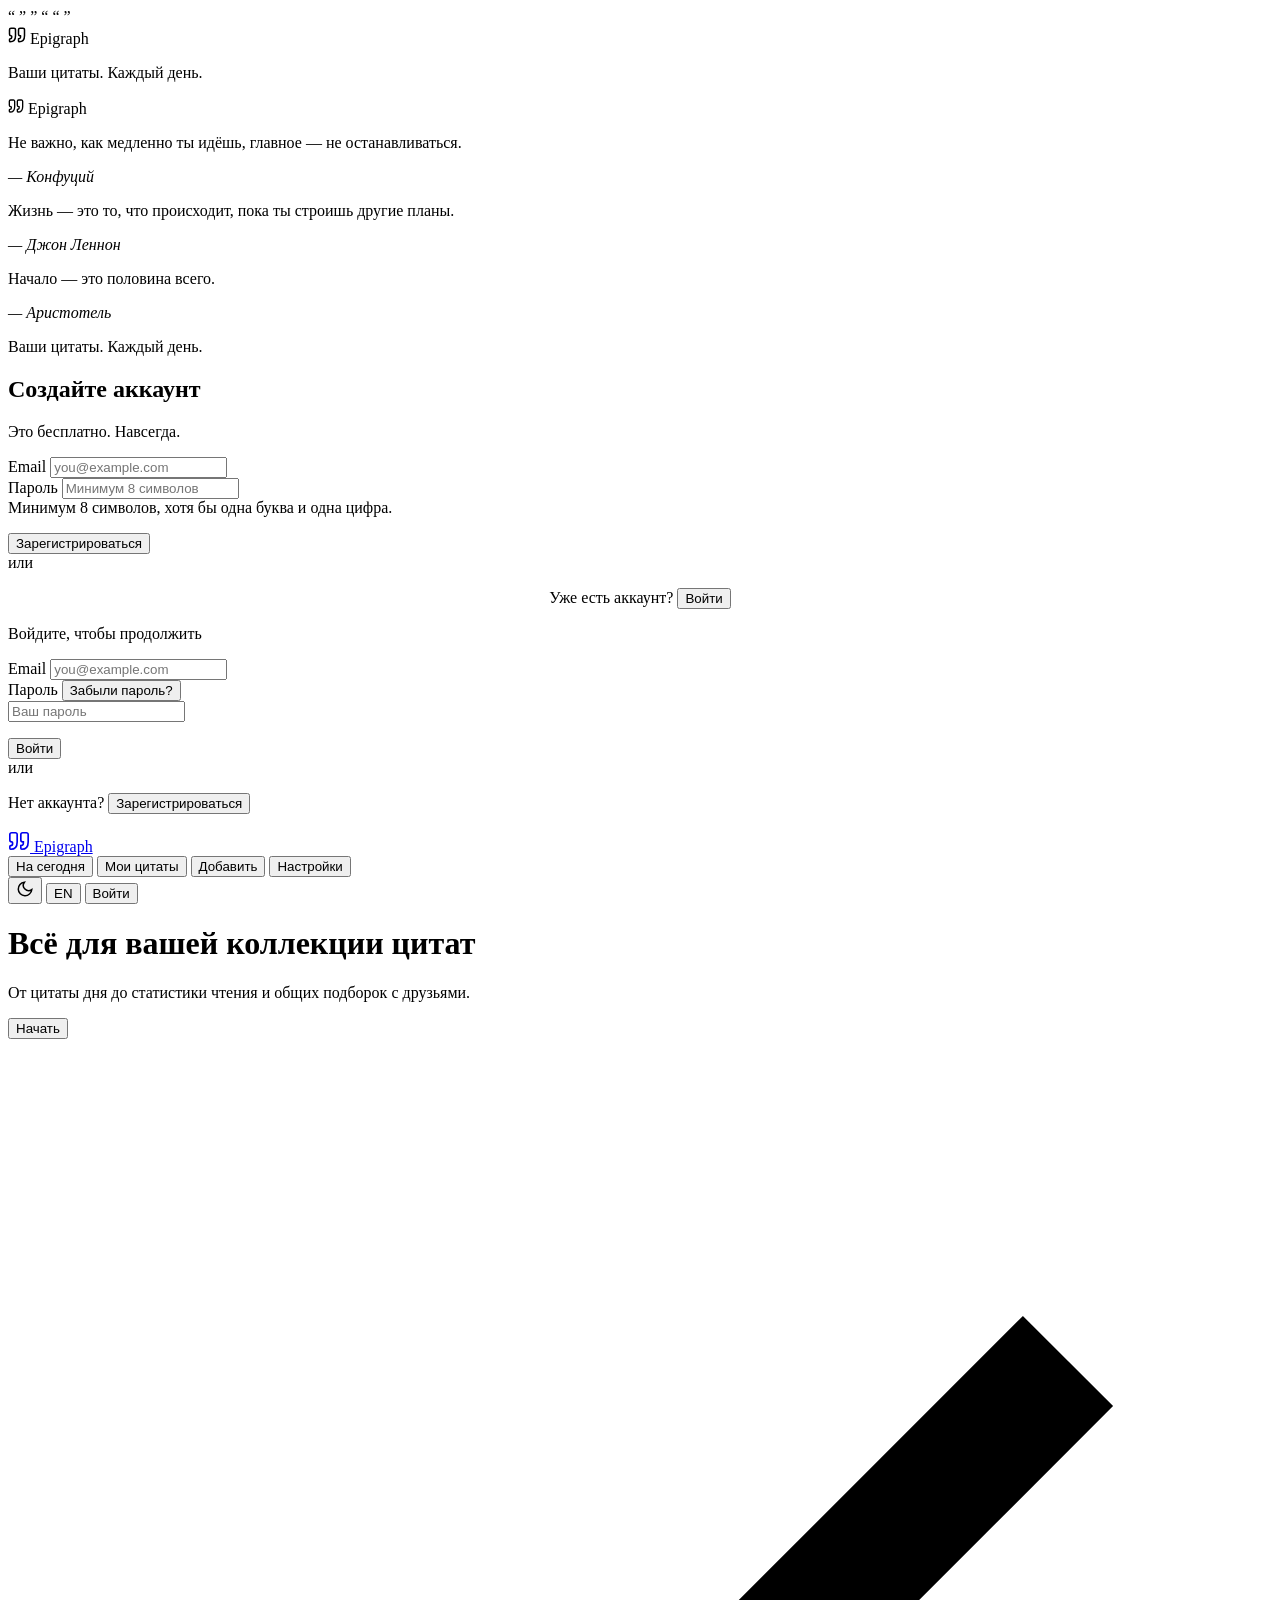
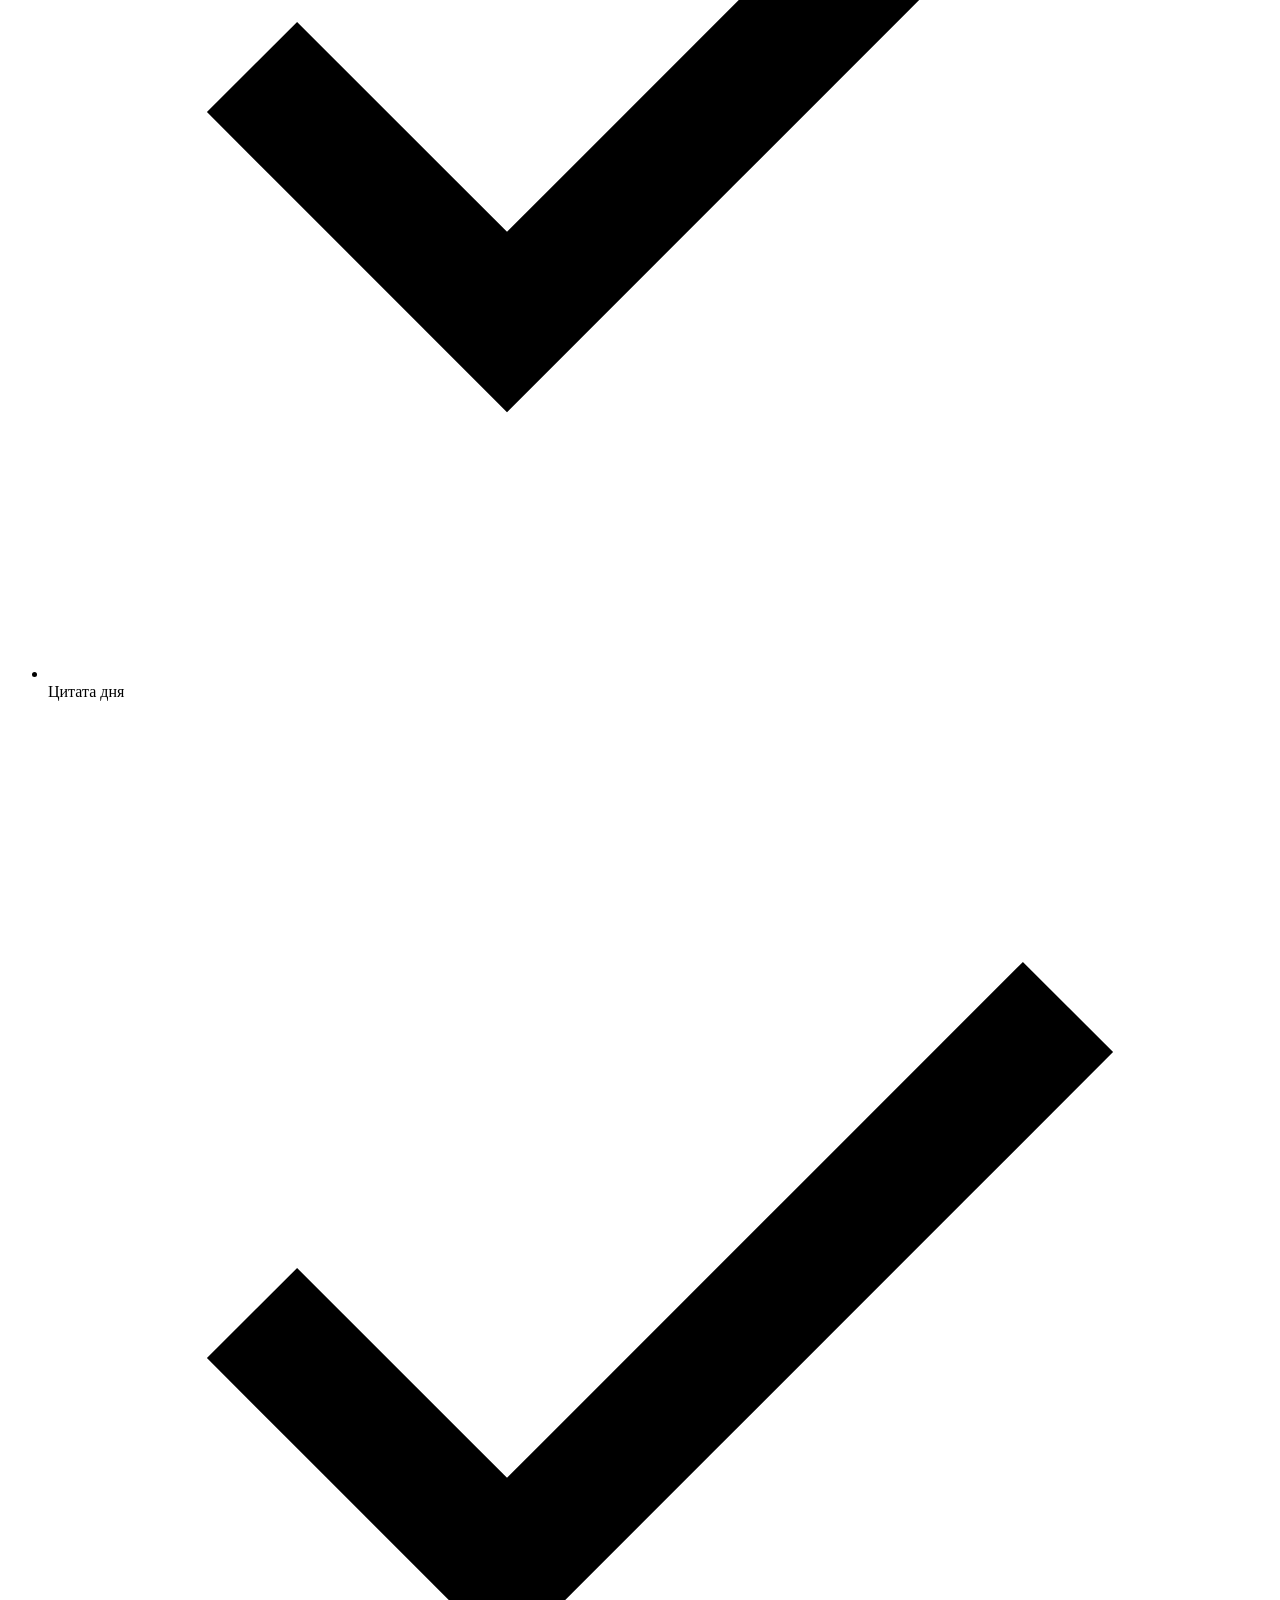
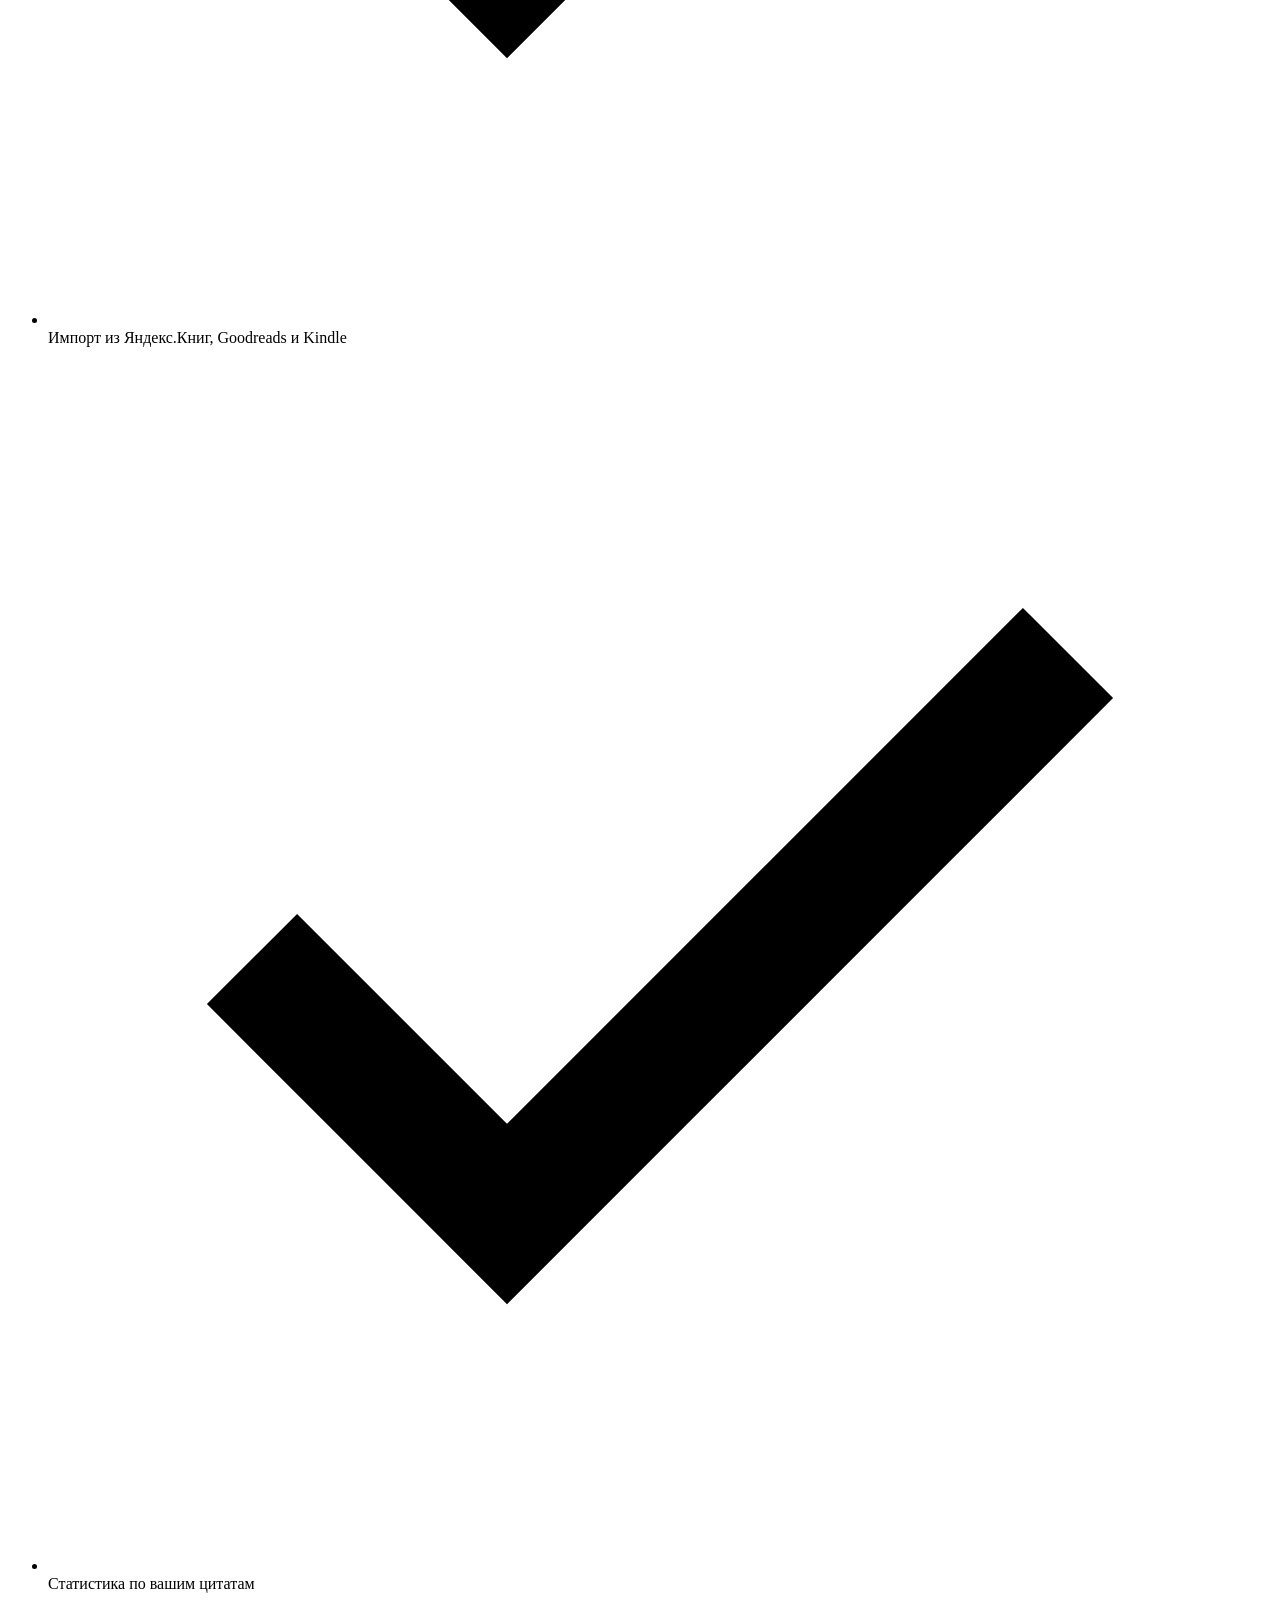
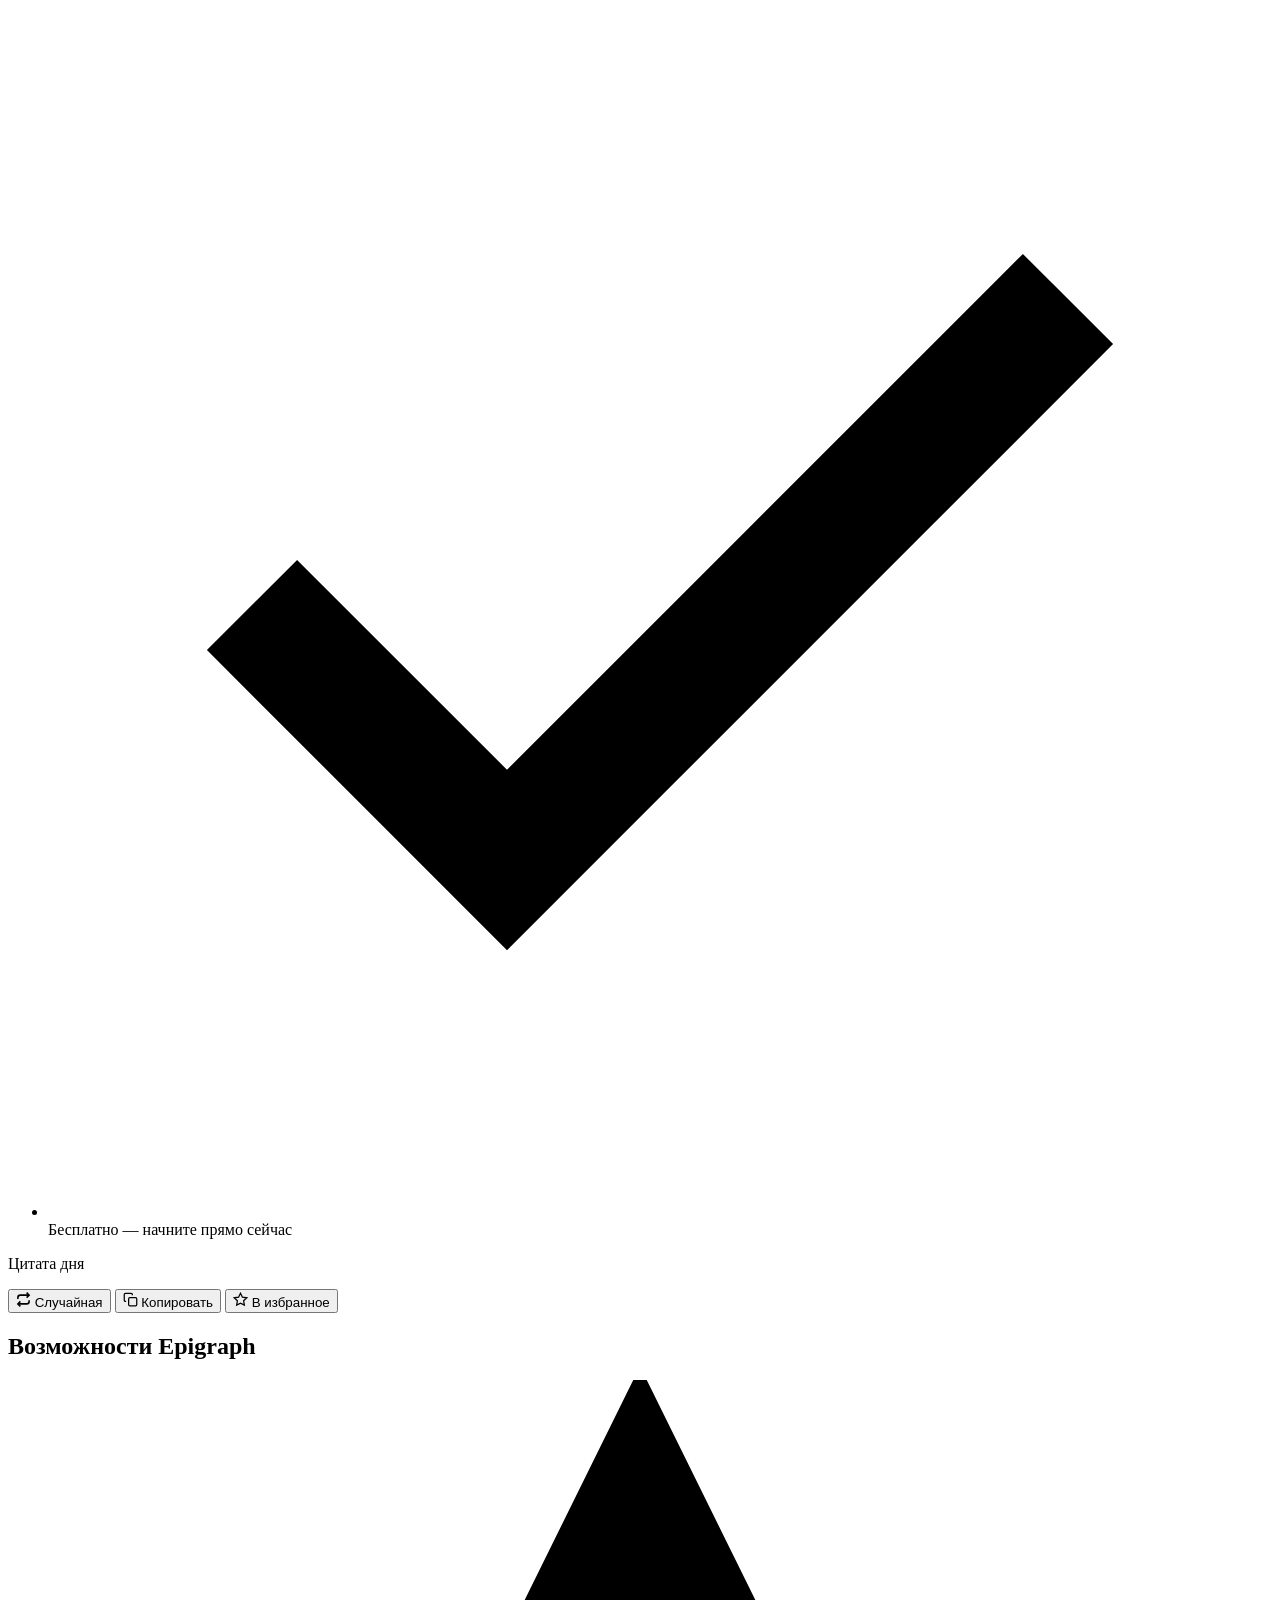
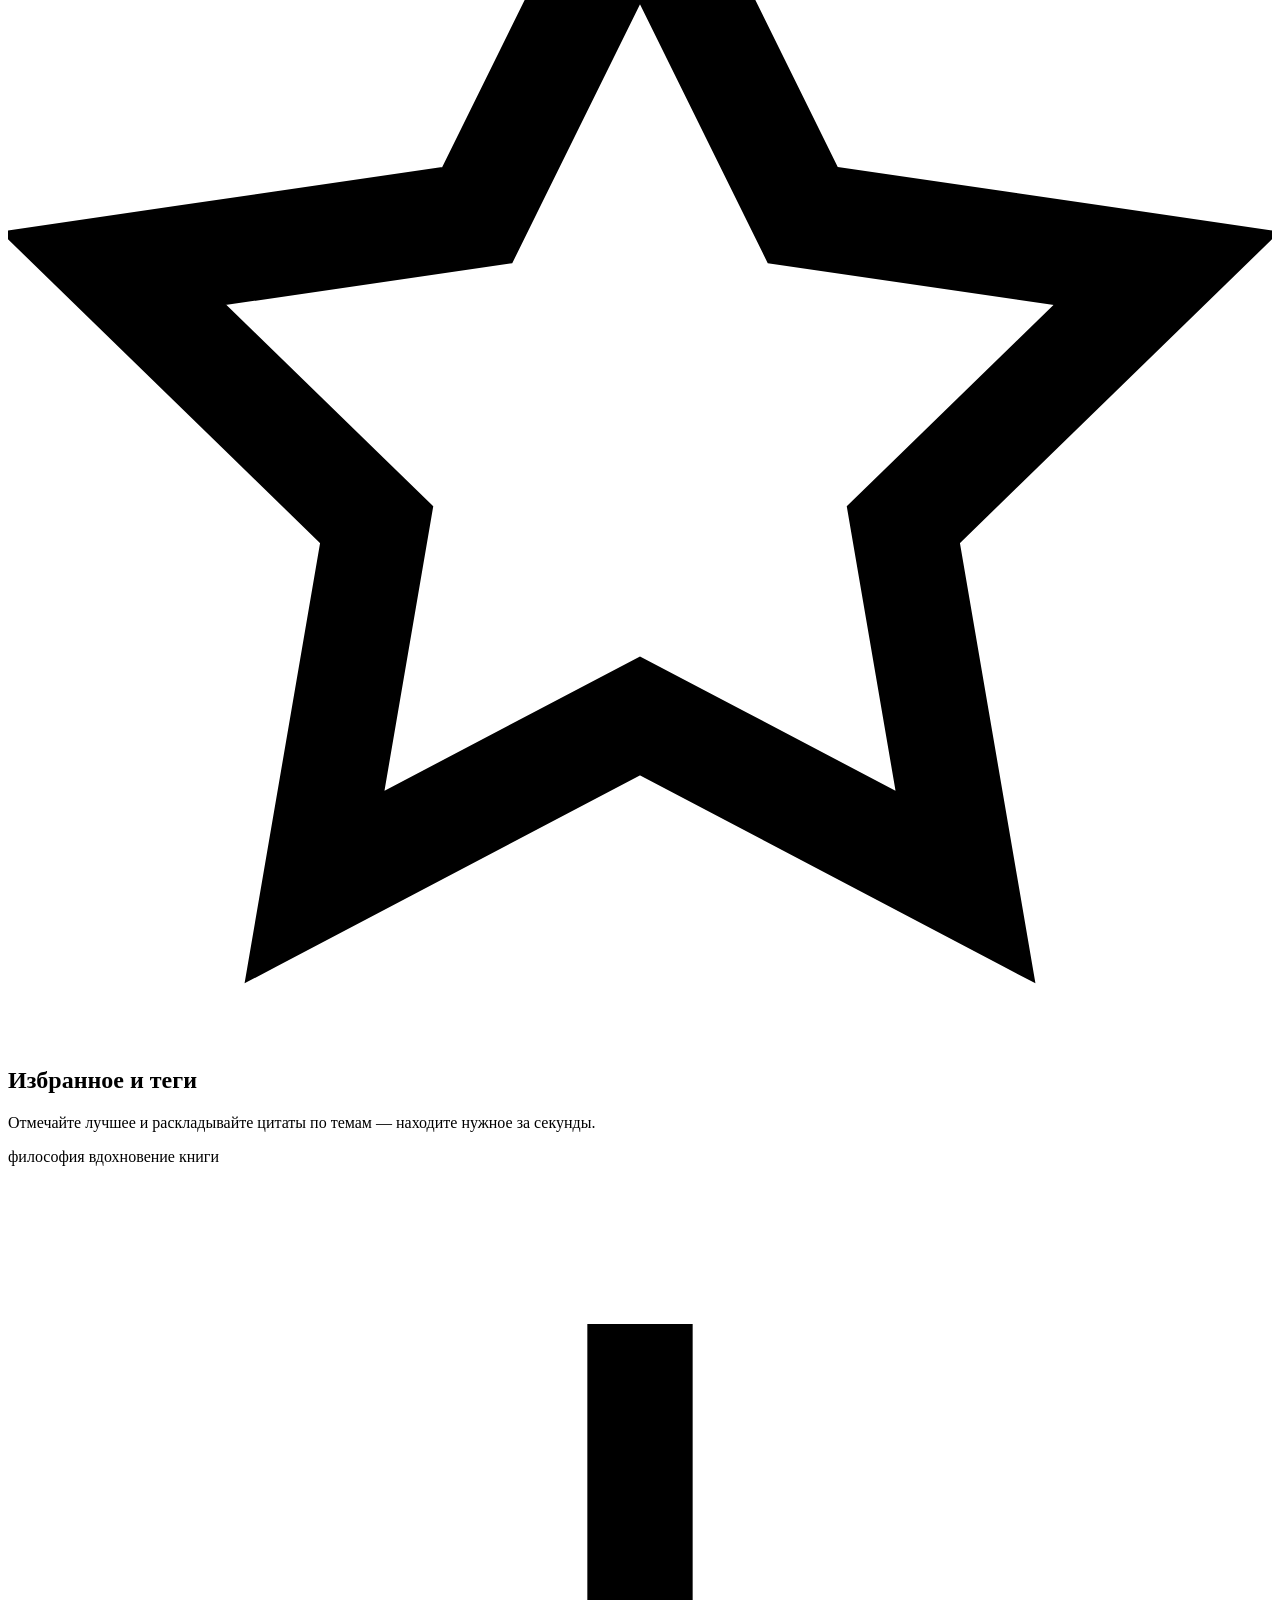
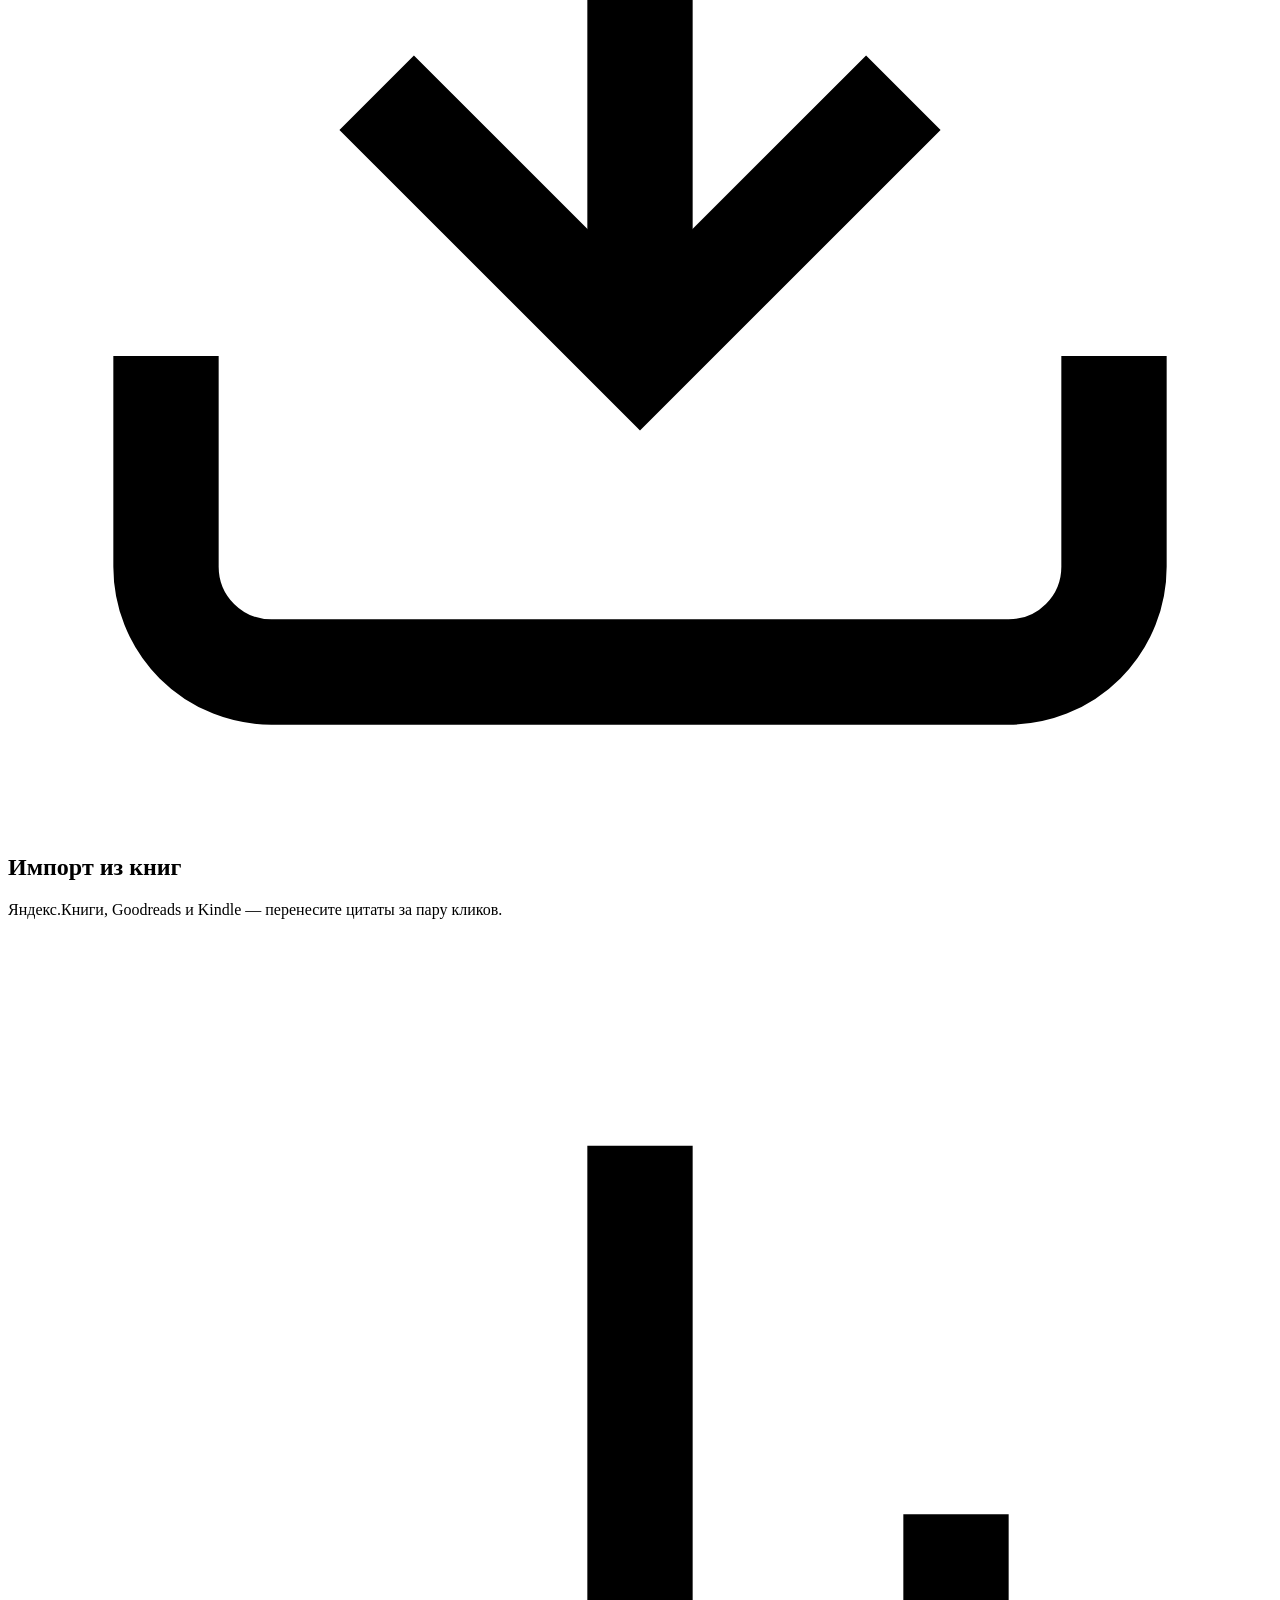
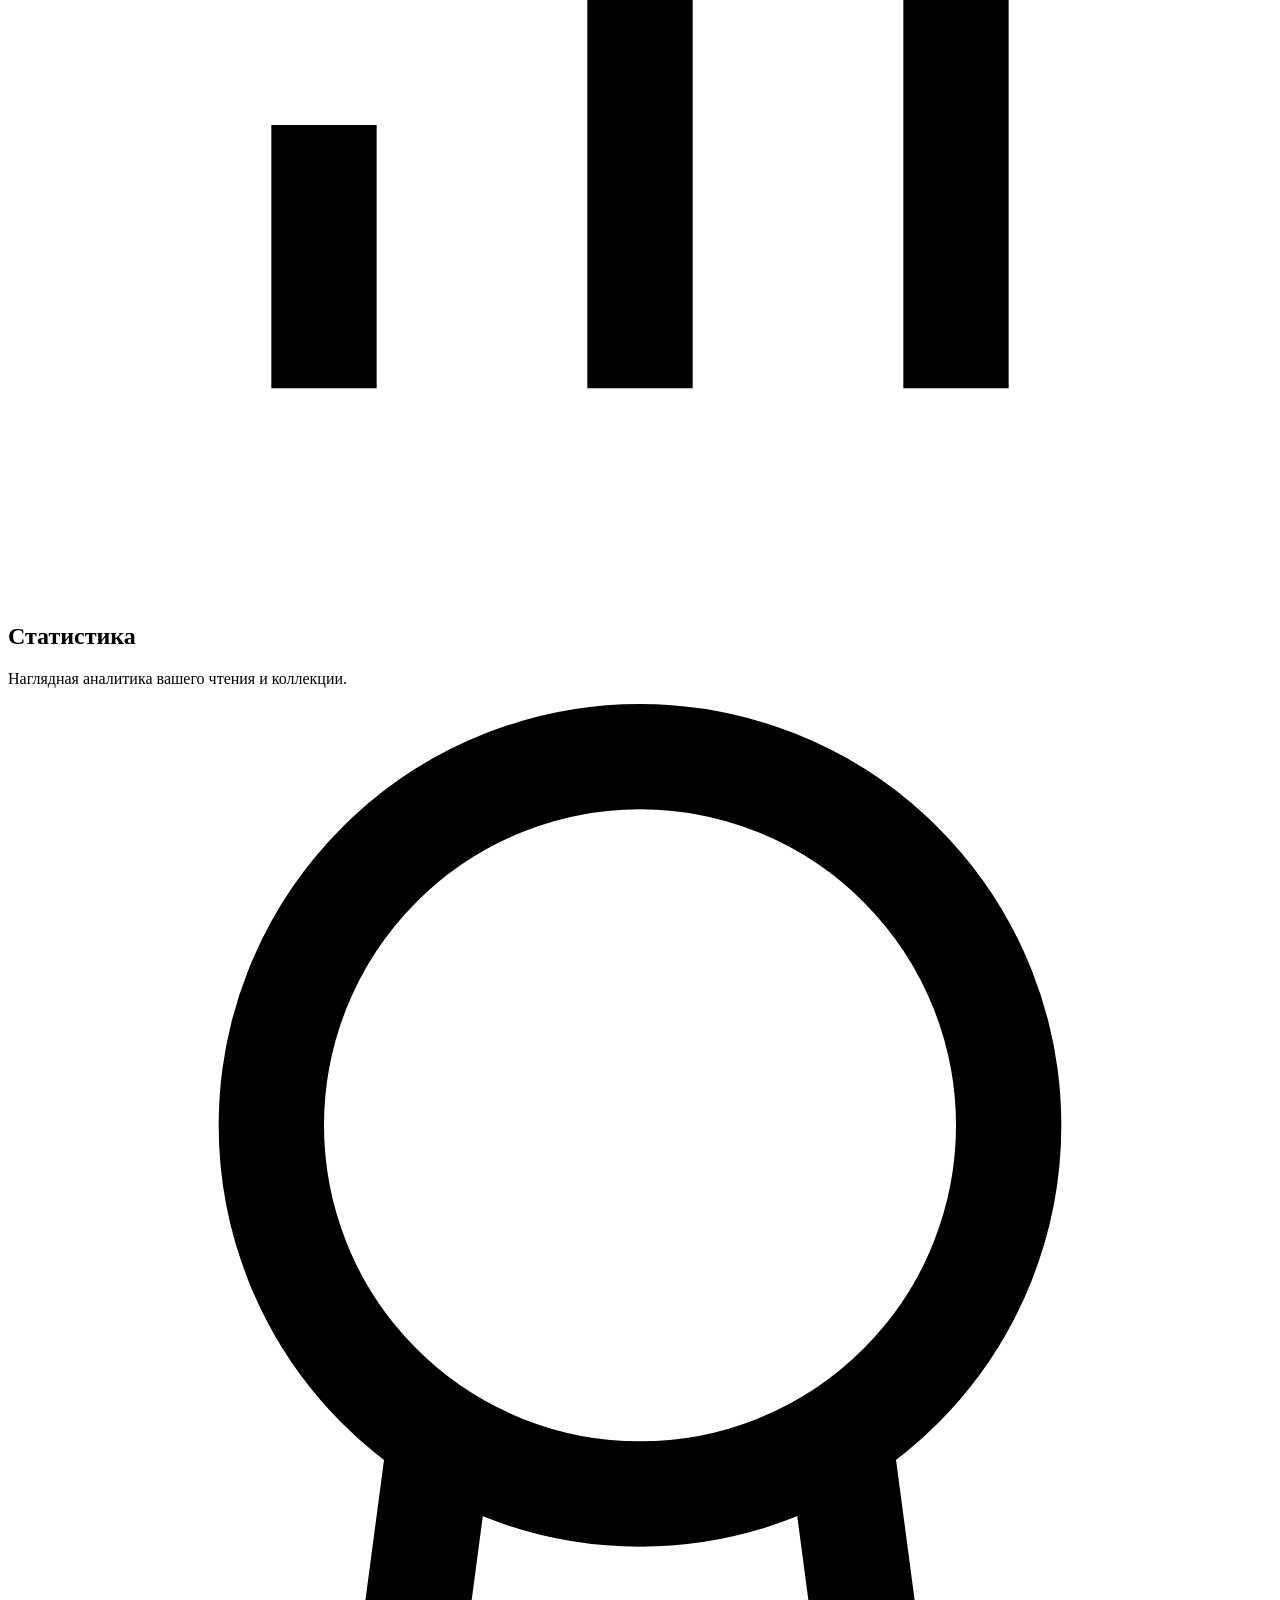
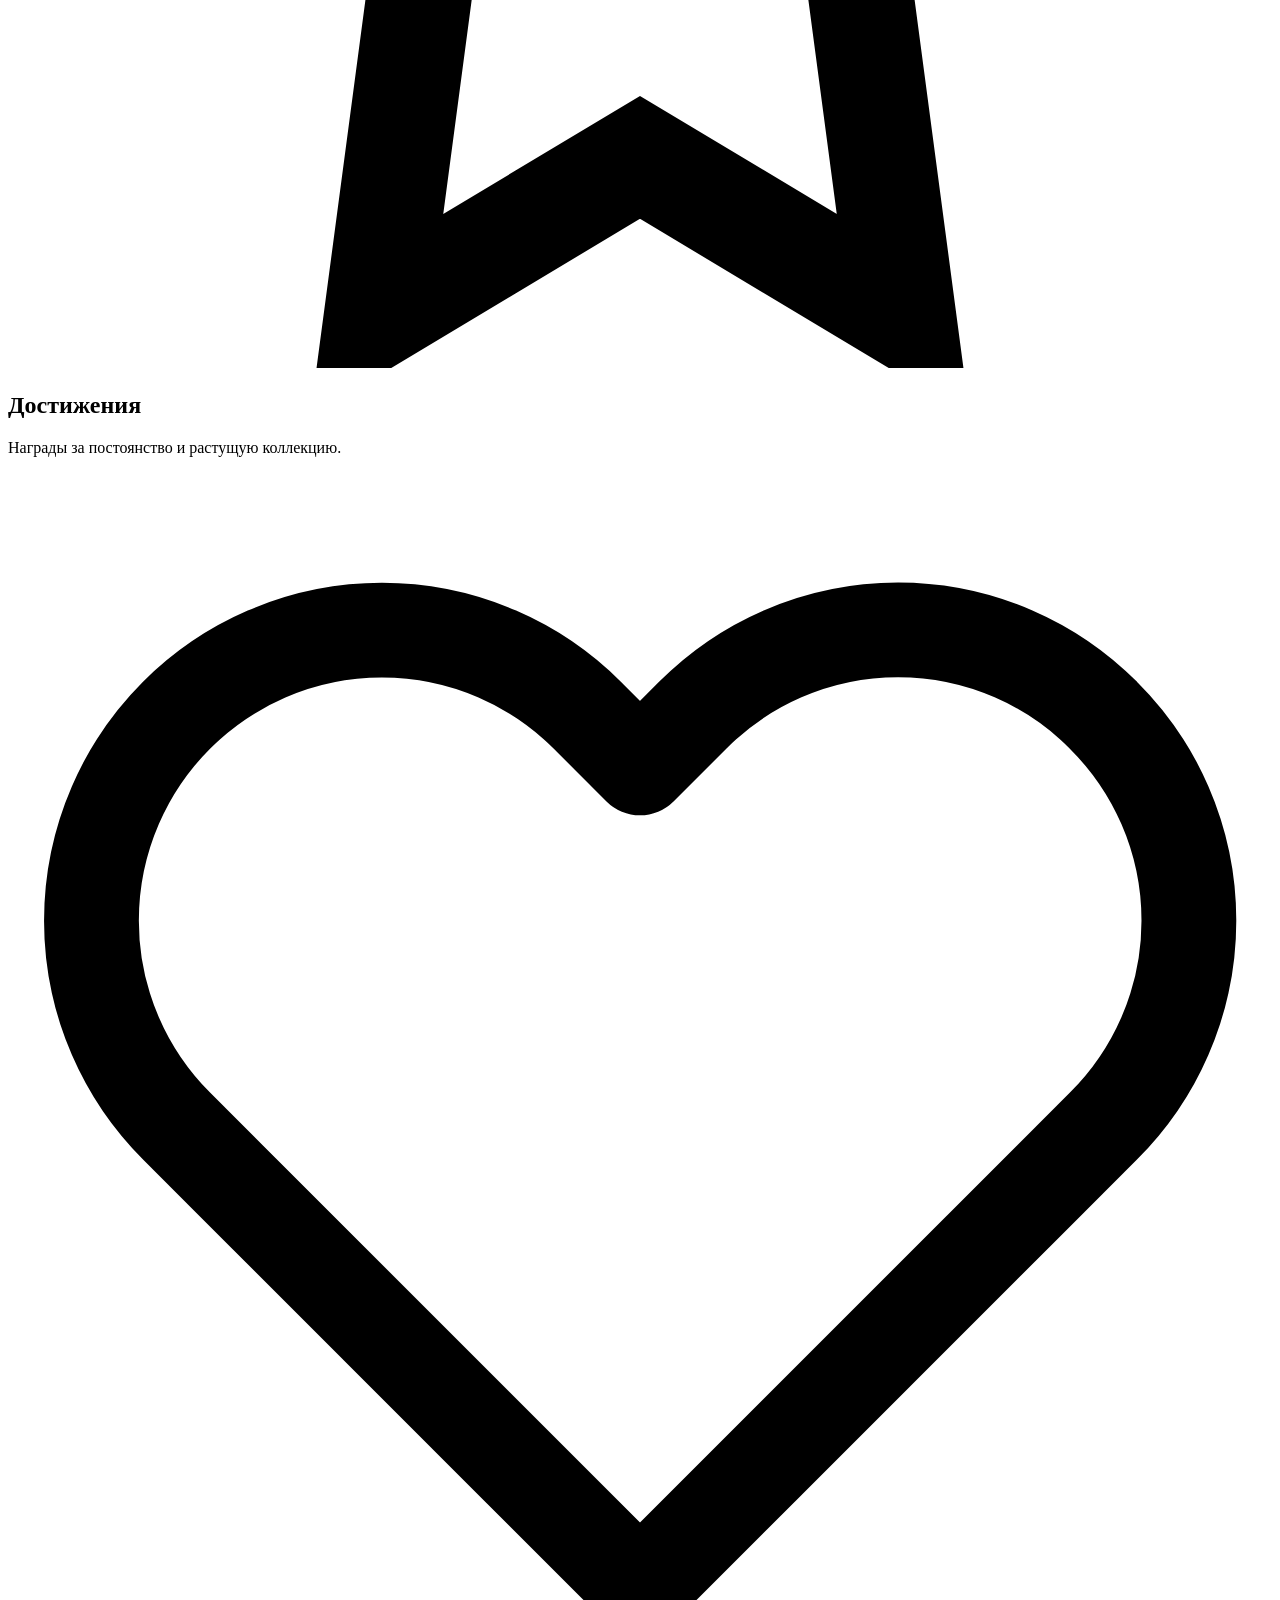
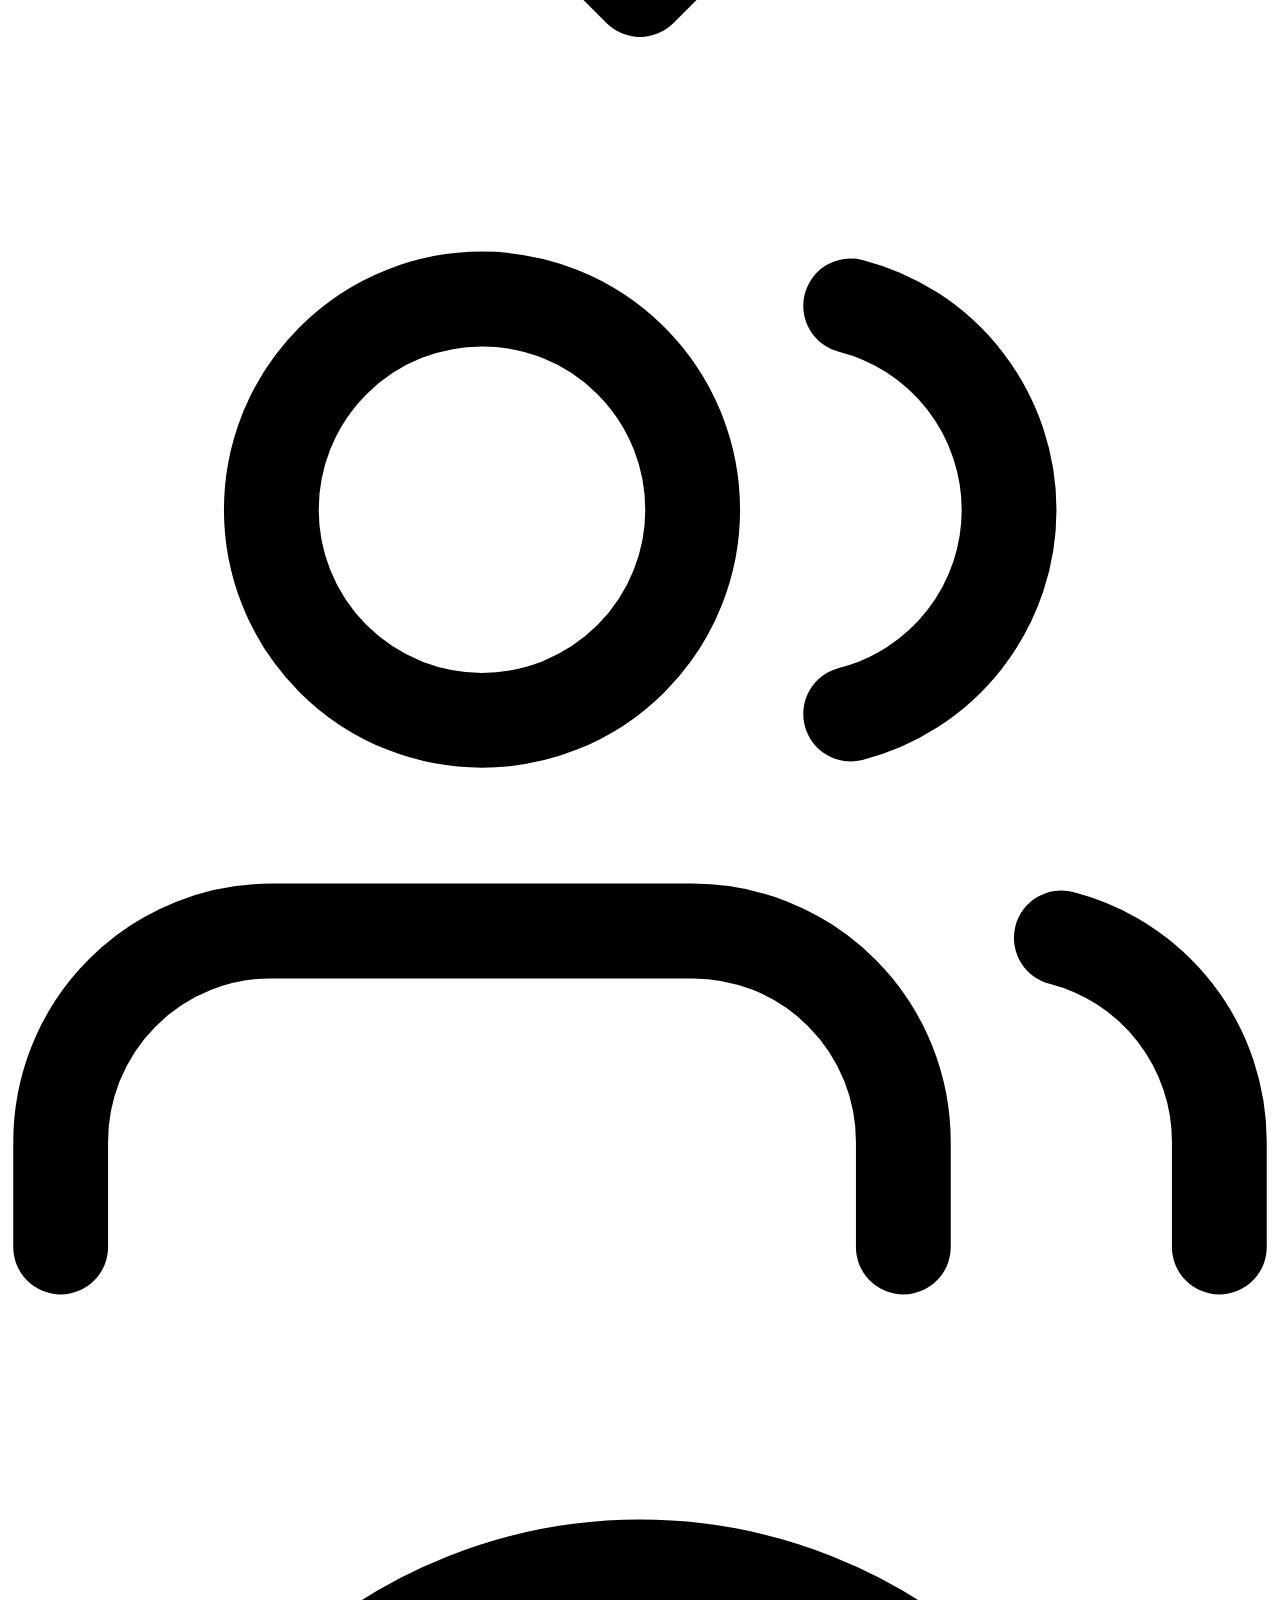
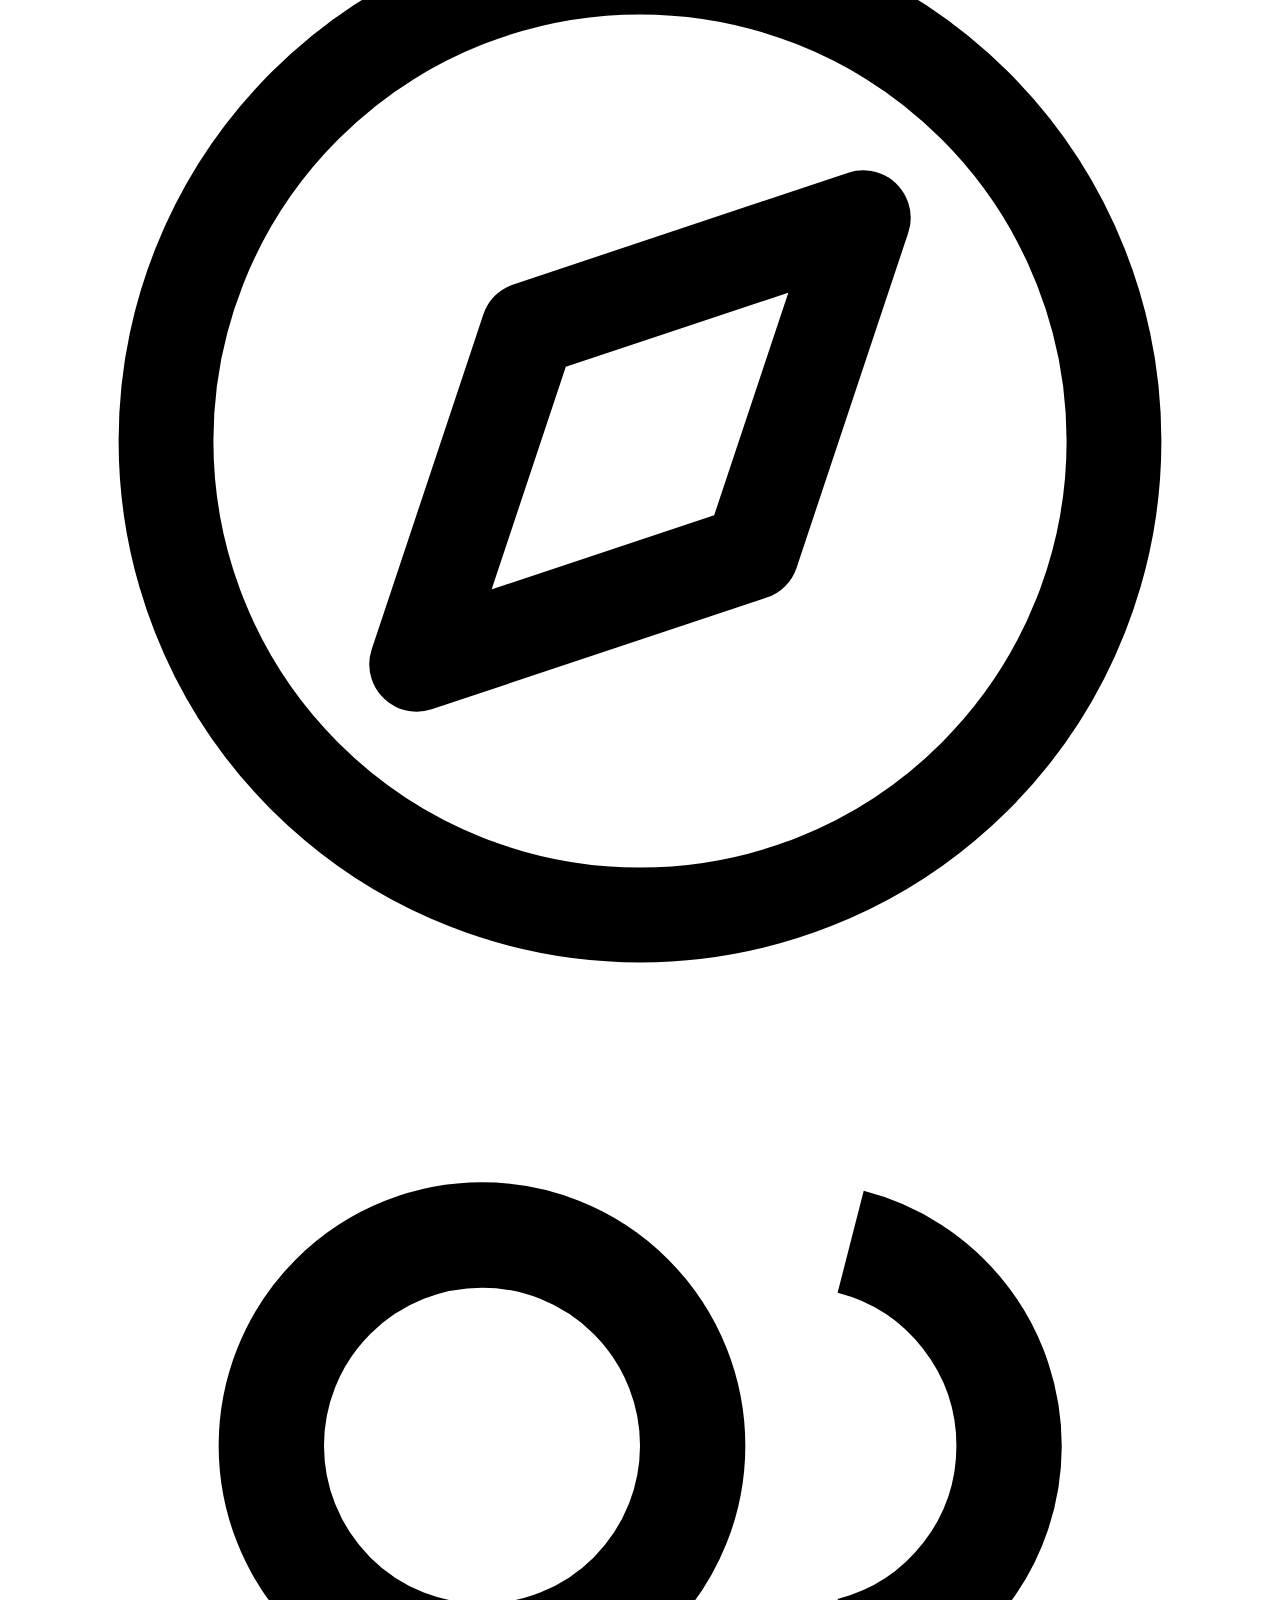
==== commit 9b225d56: "[TASK-135] Add crawlable guest landing: two-column hero, live demo, feature grid" ====
--- a/backend/src/main/resources/static/index.html
+++ b/backend/src/main/resources/static/index.html
@@ -5,6 +5,11 @@
     <meta name="viewport" content="width=device-width, initial-scale=1.0">
     <meta name="description"
           content="Ваши цитаты. Каждый день.">
+
+    <!-- Search engine ownership verification (TASK-135) is done via DNS TXT records on
+         epigraph.me for both Google Search Console and Yandex Webmaster — no verification meta
+         tag is needed here. -->
+
     <meta name="theme-color" content="#f5f2ec" media="(prefers-color-scheme: light)">
     <meta name="theme-color" content="#18160f" media="(prefers-color-scheme: dark)">
     <meta name="theme-color" content="#f5f2ec" id="theme-color-meta">
@@ -445,7 +450,36 @@
     <main>
         <!-- QUOTE OF THE DAY -->
         <div class="view active" id="view-qod">
-            <section class="qod-section">
+            <!-- GUEST LANDING (TASK-135) — real, crawlable content shown to unauthenticated
+                 visitors and search-engine crawlers. Hidden for signed-in users via
+                 body.is-authed (see auth.js). Styled purely with --color-* tokens so every
+                 theme (classic/forest/cosmos/ocean/sunset/noir × light/dark) adapts on its own. -->
+            <div class="guest-landing guest-hero-col">
+                <h1 class="guest-hero-title" data-i18n="guestHeroTitle">Всё для вашей коллекции цитат</h1>
+                <p class="guest-hero-sub" data-i18n="guestHeroSubtitle">От цитаты дня до статистики чтения и общих подборок с друзьями.</p>
+                <button type="button" class="btn-primary guest-hero-cta" onclick="showAuthModal()" data-i18n="guestHeroCta">Начать</button>
+                <ul class="guest-hero-bullets">
+                    <li>
+                        <svg class="guest-bullet-icon" viewBox="0 0 24 24" fill="none" stroke="currentColor" stroke-width="2.5" aria-hidden="true"><polyline points="20 6 9 17 4 12"/></svg>
+                        <span data-i18n="guestBullet1">Цитата дня</span>
+                    </li>
+                    <li>
+                        <svg class="guest-bullet-icon" viewBox="0 0 24 24" fill="none" stroke="currentColor" stroke-width="2.5" aria-hidden="true"><polyline points="20 6 9 17 4 12"/></svg>
+                        <span data-i18n="guestBullet2">Импорт из Яндекс.Книг, Goodreads и Kindle</span>
+                    </li>
+                    <li>
+                        <svg class="guest-bullet-icon" viewBox="0 0 24 24" fill="none" stroke="currentColor" stroke-width="2.5" aria-hidden="true"><polyline points="20 6 9 17 4 12"/></svg>
+                        <span data-i18n="guestBullet3">Статистика по вашим цитатам</span>
+                    </li>
+                    <li>
+                        <svg class="guest-bullet-icon" viewBox="0 0 24 24" fill="none" stroke="currentColor" stroke-width="2.5" aria-hidden="true"><polyline points="20 6 9 17 4 12"/></svg>
+                        <span data-i18n="guestBullet4">Бесплатно — начните прямо сейчас</span>
+                    </li>
+                </ul>
+            </div>
+            <div class="guest-hero-demo">
+                <div class="guest-landing guest-eyebrow" data-i18n="guestSectionQod">Цитата дня</div>
+                <section class="qod-section">
                 <div class="qod-bg-ornament"></div>
                 <div class="qod-date" id="qod-date"></div>
                 <div class="qod-card">
@@ -454,6 +488,7 @@
                     <p class="qod-quote" id="qod-text"></p>
                     <div class="qod-author" id="qod-author"></div>
                     <div class="qod-source" id="qod-source"></div>
+                    <div class="qod-guest-tags" id="qod-guest-tags" aria-hidden="true"></div>
                 </div>
                 <div class="qod-actions">
                     <button class="btn-primary" onclick="randomQuote()">
@@ -486,7 +521,128 @@
                     </button>
                 </div>
                 <p class="qod-progress" id="qod-progress"></p>
+                <div class="qod-guest-dots" id="qod-guest-dots" aria-hidden="true"></div>
             </section>
+            </div>
+
+            <!-- GUEST LANDING feature sections (TASK-135) — crawlable product overview.
+                 Decorative visuals are aria-hidden; all copy goes through data-i18n. -->
+            <div class="guest-landing guest-features">
+                <h2 class="guest-features-heading" data-i18n="guestFeaturesHeading">Возможности Epigraph</h2>
+                <article class="guest-feature">
+                    <div class="guest-feature-head">
+                        <span class="guest-feature-icon" aria-hidden="true">
+                            <svg viewBox="0 0 24 24" fill="none" stroke="currentColor" stroke-width="2"><polygon points="12 2 15.09 8.26 22 9.27 17 14.14 18.18 21.02 12 17.77 5.82 21.02 7 14.14 2 9.27 8.91 8.26 12 2"/></svg>
+                        </span>
+                        <h2 class="guest-feature-title" data-i18n="guestSectionFav">Избранное и теги</h2>
+                    </div>
+                    <p class="guest-feature-desc" data-i18n="guestFavDesc">Отмечайте лучшее и раскладывайте цитаты по темам — находите нужное за секунды.</p>
+                    <div class="guest-tags">
+                        <span class="guest-tag" data-i18n="guestFavTag1">философия</span>
+                        <span class="guest-tag" data-i18n="guestFavTag2">вдохновение</span>
+                        <span class="guest-tag" data-i18n="guestFavTag3">книги</span>
+                    </div>
+                </article>
+
+                <article class="guest-feature">
+                    <div class="guest-feature-head">
+                        <span class="guest-feature-icon" aria-hidden="true">
+                            <svg viewBox="0 0 24 24" fill="none" stroke="currentColor" stroke-width="2"><path d="M21 15v4a2 2 0 0 1-2 2H5a2 2 0 0 1-2-2v-4"/><polyline points="7 10 12 15 17 10"/><line x1="12" y1="15" x2="12" y2="3"/></svg>
+                        </span>
+                        <h2 class="guest-feature-title" data-i18n="guestSectionImport">Импорт из книг</h2>
+                    </div>
+                    <p class="guest-feature-desc" data-i18n="guestImportDesc">Яндекс.Книги, Goodreads и Kindle — перенесите цитаты за пару кликов.</p>
+                </article>
+
+                <div class="guest-feature-row">
+                    <article class="guest-feature">
+                        <div class="guest-feature-head">
+                            <span class="guest-feature-icon" aria-hidden="true">
+                                <svg viewBox="0 0 24 24" fill="none" stroke="currentColor" stroke-width="2"><line x1="6" y1="20" x2="6" y2="15"/><line x1="12" y1="20" x2="12" y2="4"/><line x1="18" y1="20" x2="18" y2="11"/></svg>
+                            </span>
+                            <h2 class="guest-feature-title" data-i18n="guestSectionStats">Статистика</h2>
+                        </div>
+                        <p class="guest-feature-desc" data-i18n="guestStatsDesc">Наглядная аналитика вашего чтения и коллекции.</p>
+                        <div class="guest-bars" aria-hidden="true">
+                            <span style="height:40%"></span><span style="height:70%"></span><span style="height:55%"></span><span style="height:100%"></span><span style="height:65%"></span>
+                        </div>
+                    </article>
+
+                    <article class="guest-feature">
+                        <div class="guest-feature-head">
+                            <span class="guest-feature-icon" aria-hidden="true">
+                                <svg viewBox="0 0 24 24" fill="none" stroke="currentColor" stroke-width="2"><circle cx="12" cy="8" r="7"/><polyline points="8.21 13.89 7 23 12 20 17 23 15.79 13.88"/></svg>
+                            </span>
+                            <h2 class="guest-feature-title" data-i18n="guestSectionAchievements">Достижения</h2>
+                        </div>
+                        <p class="guest-feature-desc" data-i18n="guestAchievementsDesc">Награды за постоянство и растущую коллекцию.</p>
+                        <div class="guest-badges" aria-hidden="true">
+                            <span class="guest-badge"><svg viewBox="0 0 24 24" fill="none" stroke="currentColor" stroke-width="1.8" stroke-linecap="round" stroke-linejoin="round"><path d="M20.8 4.6a5.5 5.5 0 0 0-7.8 0L12 5.6l-1-1a5.5 5.5 0 0 0-7.8 7.8l1 1L12 21.2l7.8-7.8 1-1a5.5 5.5 0 0 0 0-7.8z"/></svg></span>
+                            <span class="guest-badge"><svg viewBox="0 0 24 24" fill="none" stroke="currentColor" stroke-width="1.8" stroke-linecap="round" stroke-linejoin="round"><path d="M17 21v-2a4 4 0 0 0-4-4H5a4 4 0 0 0-4 4v2"/><circle cx="9" cy="7" r="4"/><path d="M23 21v-2a4 4 0 0 0-3-3.87"/><path d="M16 3.13a4 4 0 0 1 0 7.75"/></svg></span>
+                            <span class="guest-badge"><svg viewBox="0 0 24 24" fill="none" stroke="currentColor" stroke-width="1.8" stroke-linecap="round" stroke-linejoin="round"><circle cx="12" cy="12" r="9"/><polygon points="16.24 7.76 14.12 14.12 7.76 16.24 9.88 9.88 16.24 7.76"/></svg></span>
+                        </div>
+                    </article>
+                </div>
+
+                <article class="guest-feature">
+                    <div class="guest-feature-head">
+                        <span class="guest-feature-icon" aria-hidden="true">
+                            <svg viewBox="0 0 24 24" fill="none" stroke="currentColor" stroke-width="2"><path d="M17 21v-2a4 4 0 0 0-4-4H5a4 4 0 0 0-4 4v2"/><circle cx="9" cy="7" r="4"/><path d="M23 21v-2a4 4 0 0 0-3-3.87"/><path d="M16 3.13a4 4 0 0 1 0 7.75"/></svg>
+                        </span>
+                        <h2 class="guest-feature-title" data-i18n="guestSectionFriends">Друзья</h2>
+                    </div>
+                    <p class="guest-feature-desc" data-i18n="guestFriendsDesc">Делитесь подборками и следите за коллекциями друзей.</p>
+                    <div class="guest-avatars" aria-hidden="true">
+                        <span class="guest-avatar"><svg viewBox="0 0 24 24" fill="none" stroke="currentColor" stroke-width="2"><path d="M20 21v-2a4 4 0 0 0-4-4H8a4 4 0 0 0-4 4v2"/><circle cx="12" cy="7" r="4"/></svg></span>
+                        <span class="guest-avatar"><svg viewBox="0 0 24 24" fill="none" stroke="currentColor" stroke-width="2"><path d="M20 21v-2a4 4 0 0 0-4-4H8a4 4 0 0 0-4 4v2"/><circle cx="12" cy="7" r="4"/></svg></span>
+                        <span class="guest-avatar"><svg viewBox="0 0 24 24" fill="none" stroke="currentColor" stroke-width="2"><path d="M20 21v-2a4 4 0 0 0-4-4H8a4 4 0 0 0-4 4v2"/><circle cx="12" cy="7" r="4"/></svg></span>
+                    </div>
+                </article>
+
+                <div class="guest-feature-row">
+                    <article class="guest-feature">
+                        <div class="guest-feature-head">
+                            <span class="guest-feature-icon" aria-hidden="true">
+                                <svg viewBox="0 0 24 24" fill="none" stroke="currentColor" stroke-width="2"><path d="M10 13a5 5 0 0 0 7.54.54l3-3a5 5 0 0 0-7.07-7.07l-1.72 1.71"/><path d="M14 11a5 5 0 0 0-7.54-.54l-3 3a5 5 0 0 0 7.07 7.07l1.71-1.71"/></svg>
+                            </span>
+                            <h2 class="guest-feature-title" data-i18n="guestSectionShare">Публичные ссылки</h2>
+                        </div>
+                        <p class="guest-feature-desc" data-i18n="guestShareDesc">Поделитесь цитатой ссылкой — она откроется красивой публичной страницей.</p>
+                    </article>
+
+                    <article class="guest-feature">
+                        <div class="guest-feature-head">
+                            <span class="guest-feature-icon" aria-hidden="true">
+                                <svg viewBox="0 0 24 24" fill="none" stroke="currentColor" stroke-width="2"><circle cx="12" cy="12" r="9"/><path d="M12 3a9 9 0 0 1 0 18z" fill="currentColor" stroke="none"/></svg>
+                            </span>
+                            <h2 class="guest-feature-title" data-i18n="guestSectionThemes">Темы оформления</h2>
+                        </div>
+                        <p class="guest-feature-desc" data-i18n="guestThemesDesc">Шесть тем, у каждой светлая и тёмная версии.</p>
+                    </article>
+                </div>
+
+                <div class="guest-feature-row">
+                    <article class="guest-feature">
+                        <div class="guest-feature-head">
+                            <span class="guest-feature-icon" aria-hidden="true">
+                                <svg viewBox="0 0 24 24" fill="none" stroke="currentColor" stroke-width="2"><path d="M21 15v4a2 2 0 0 1-2 2H5a2 2 0 0 1-2-2v-4"/><polyline points="17 8 12 3 7 8"/><line x1="12" y1="3" x2="12" y2="15"/></svg>
+                            </span>
+                            <h2 class="guest-feature-title" data-i18n="guestSectionExport">Экспорт цитат</h2>
+                        </div>
+                        <p class="guest-feature-desc" data-i18n="guestExportDesc">Выгрузите всю коллекцию в файл в любой момент.</p>
+                    </article>
+
+                    <article class="guest-feature">
+                        <div class="guest-feature-head">
+                            <span class="guest-feature-icon" aria-hidden="true">
+                                <svg viewBox="0 0 24 24" fill="none" stroke="currentColor" stroke-width="2"><path d="M18 8a6 6 0 0 0-12 0c0 7-3 9-3 9h18s-3-2-3-9"/><path d="M13.73 21a2 2 0 0 1-3.46 0"/></svg>
+                            </span>
+                            <h2 class="guest-feature-title" data-i18n="guestSectionReminders">Напоминания</h2>
+                        </div>
+                        <p class="guest-feature-desc" data-i18n="guestRemindersDesc">Push-уведомление с цитатой дня — по желанию.</p>
+                    </article>
+                </div>
+            </div>
         </div>
 
         <!-- MY QUOTES -->
@@ -1481,6 +1637,7 @@
 <script src="/js/guest-quotes.js"></script>
 <script src="/js/swipe.js"></script>
 <script src="/js/router.js"></script>
+<script src="/js/guest-landing.js"></script>
 <script src="/js/bootstrap.js"></script>
 
 </body>
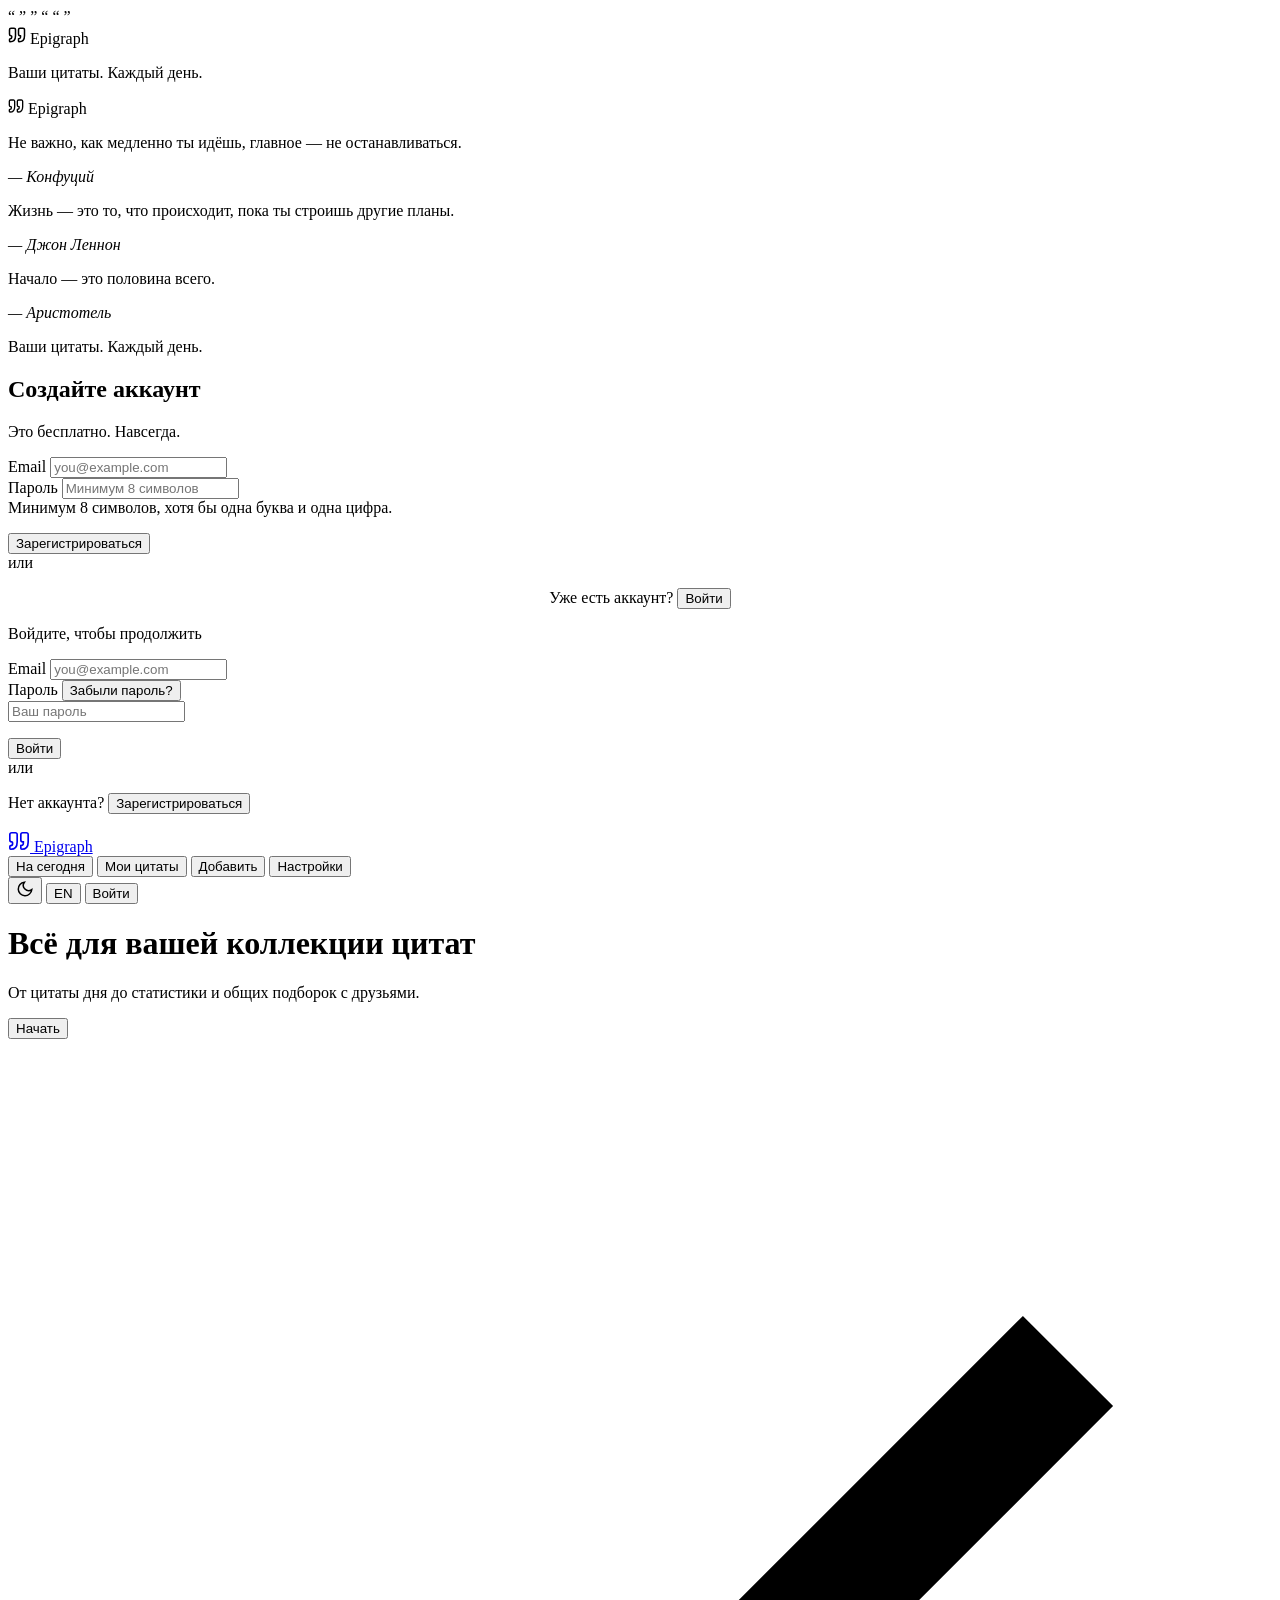
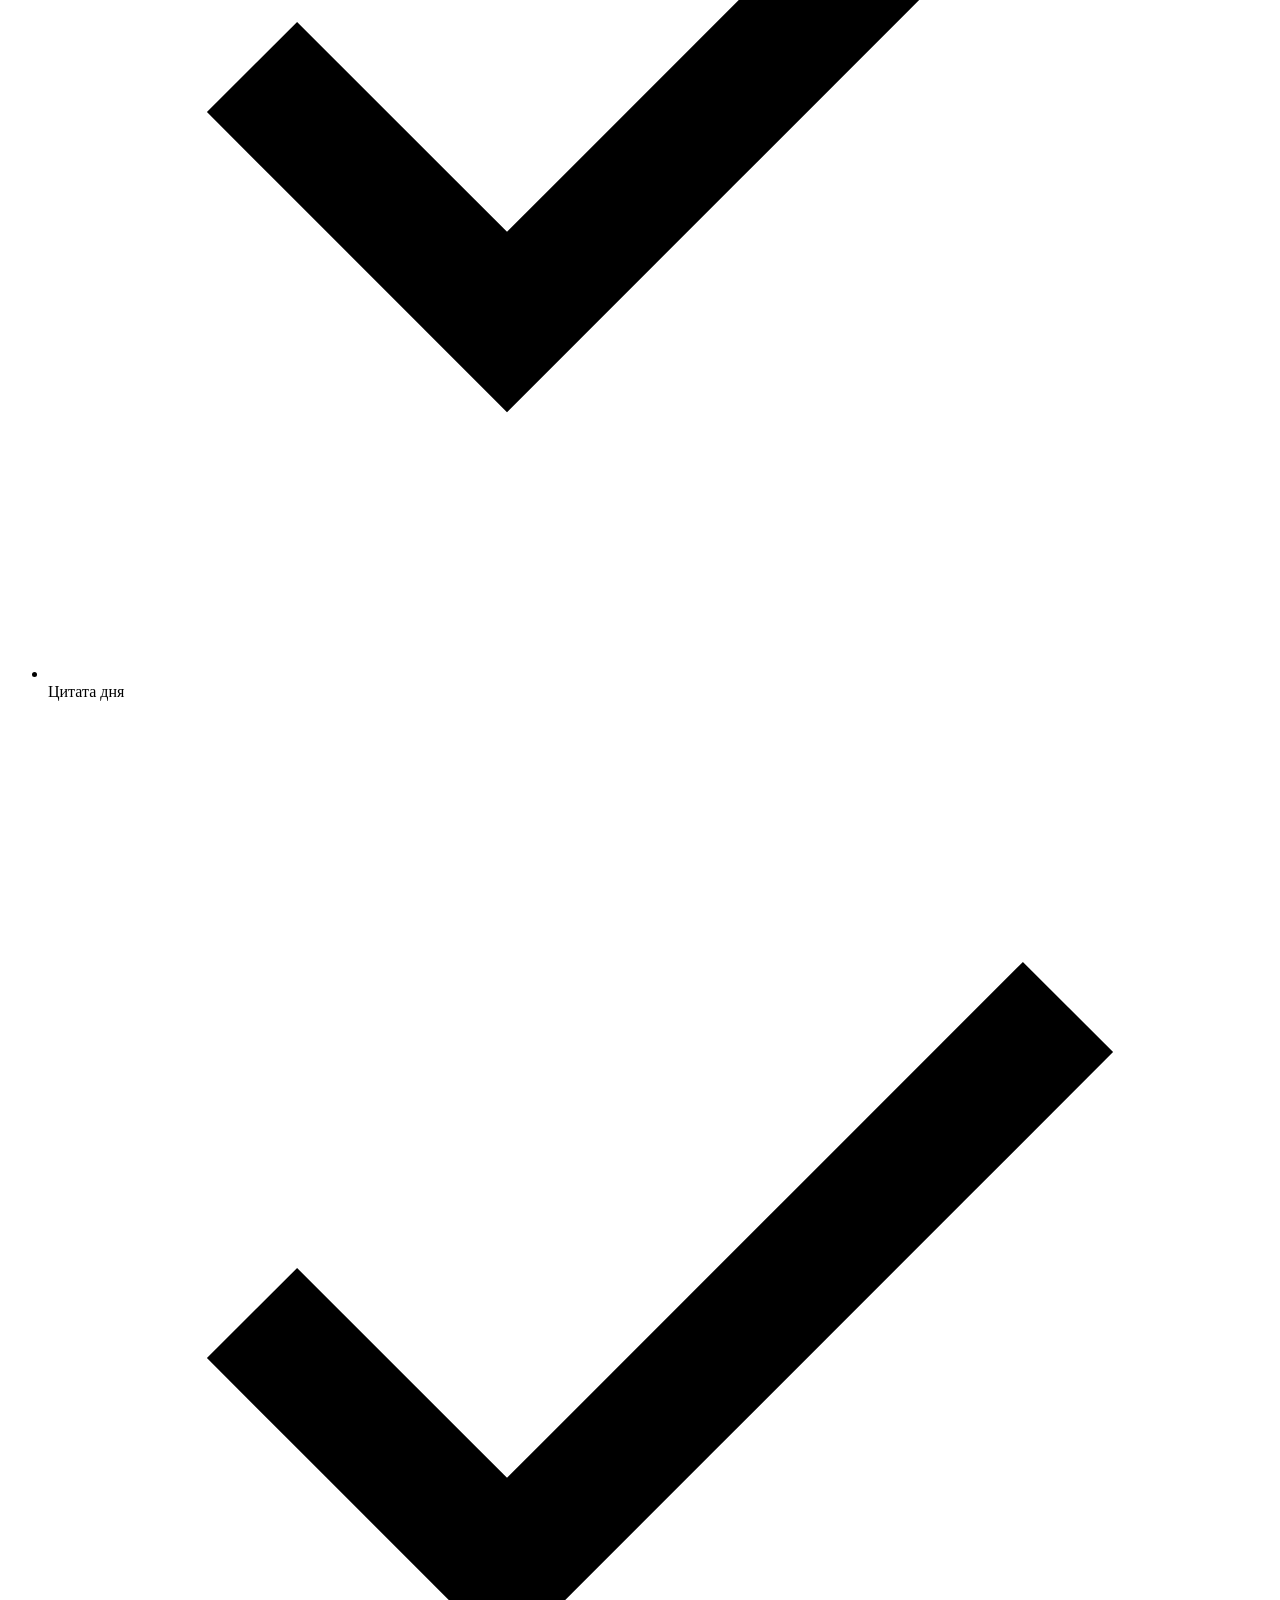
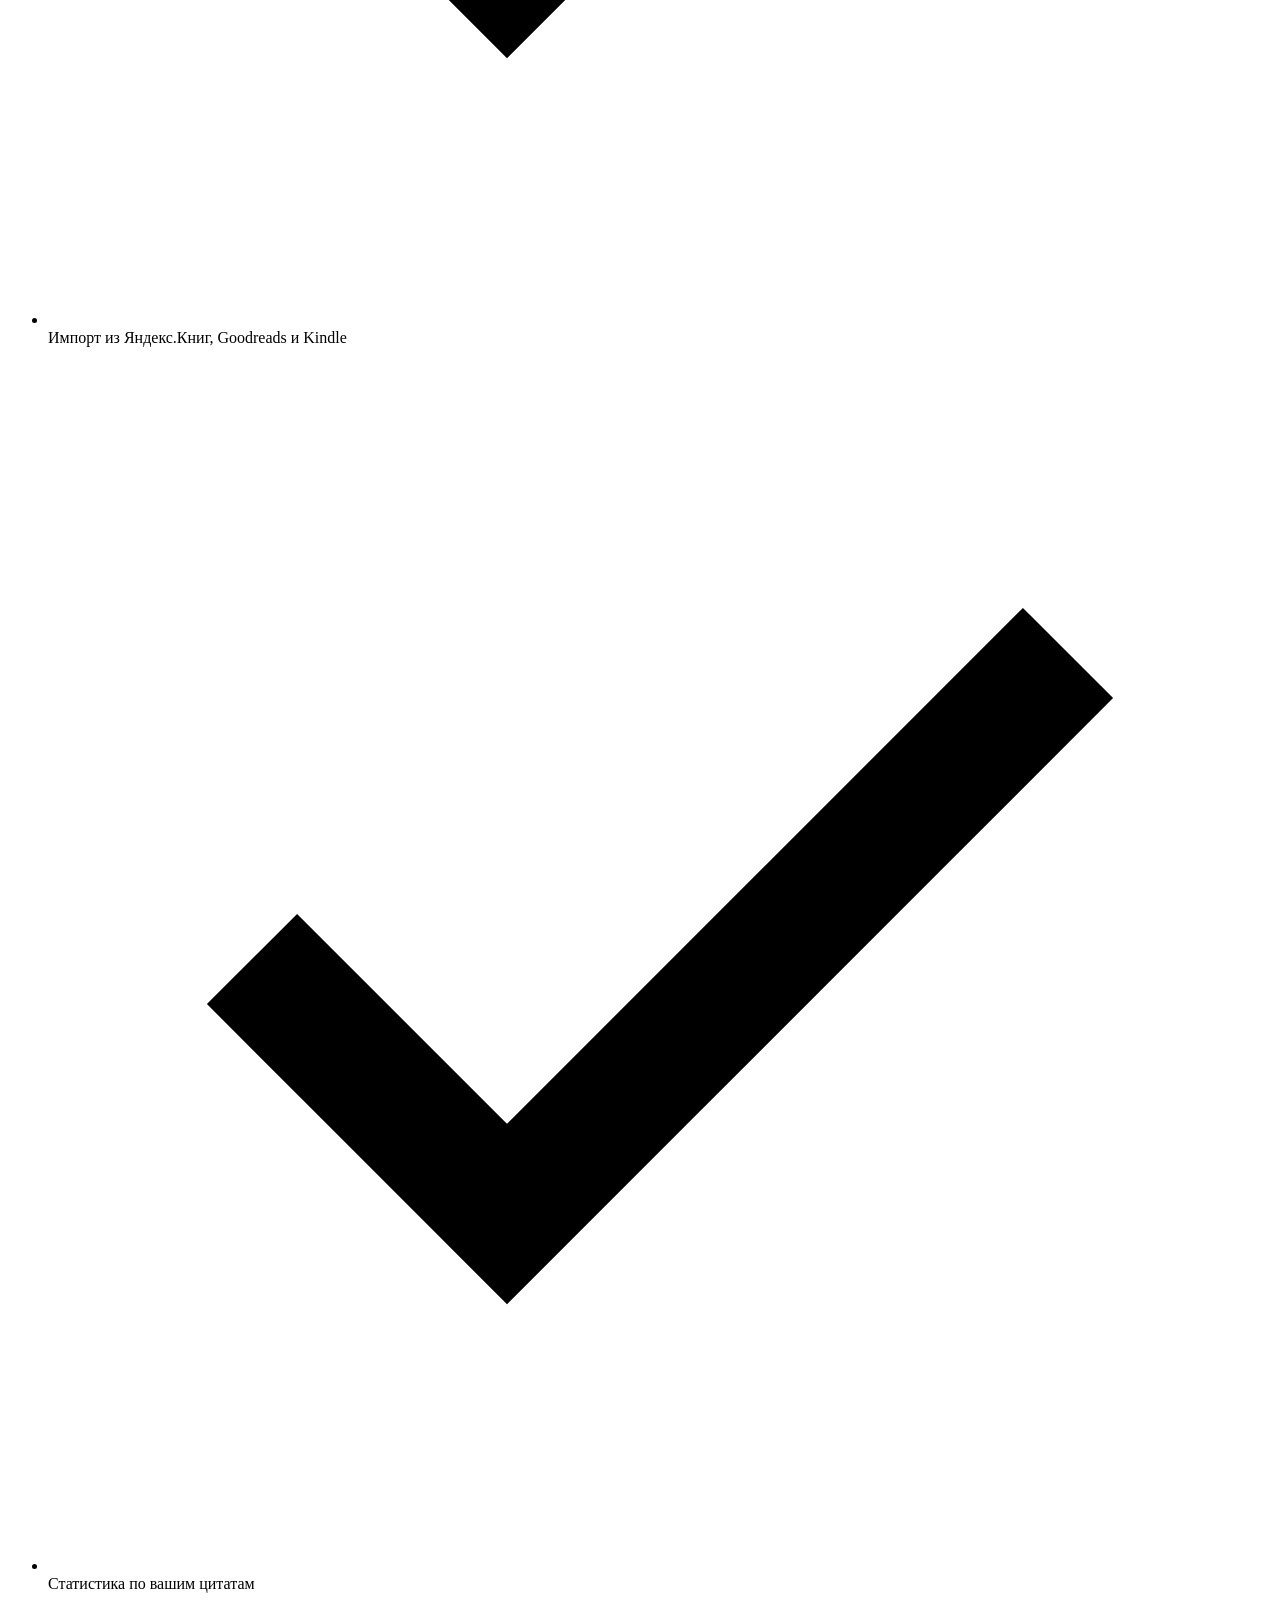
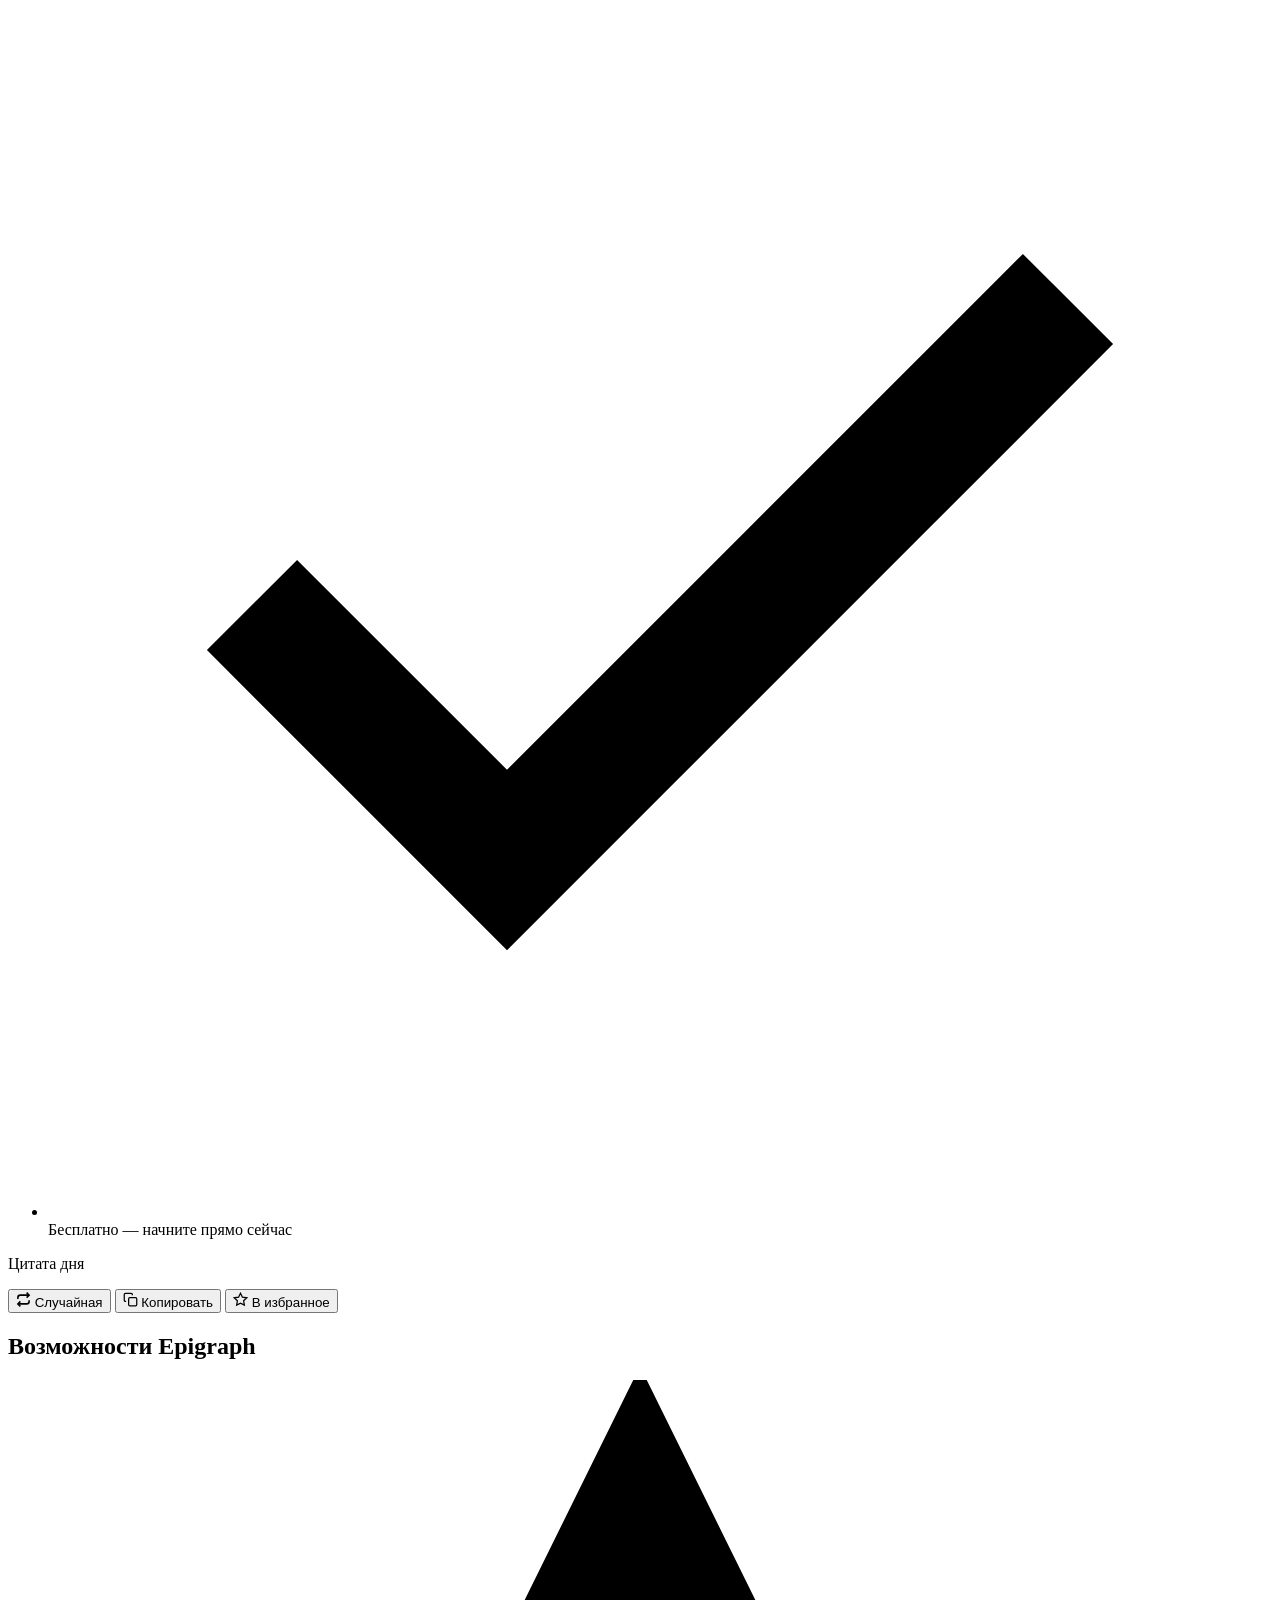
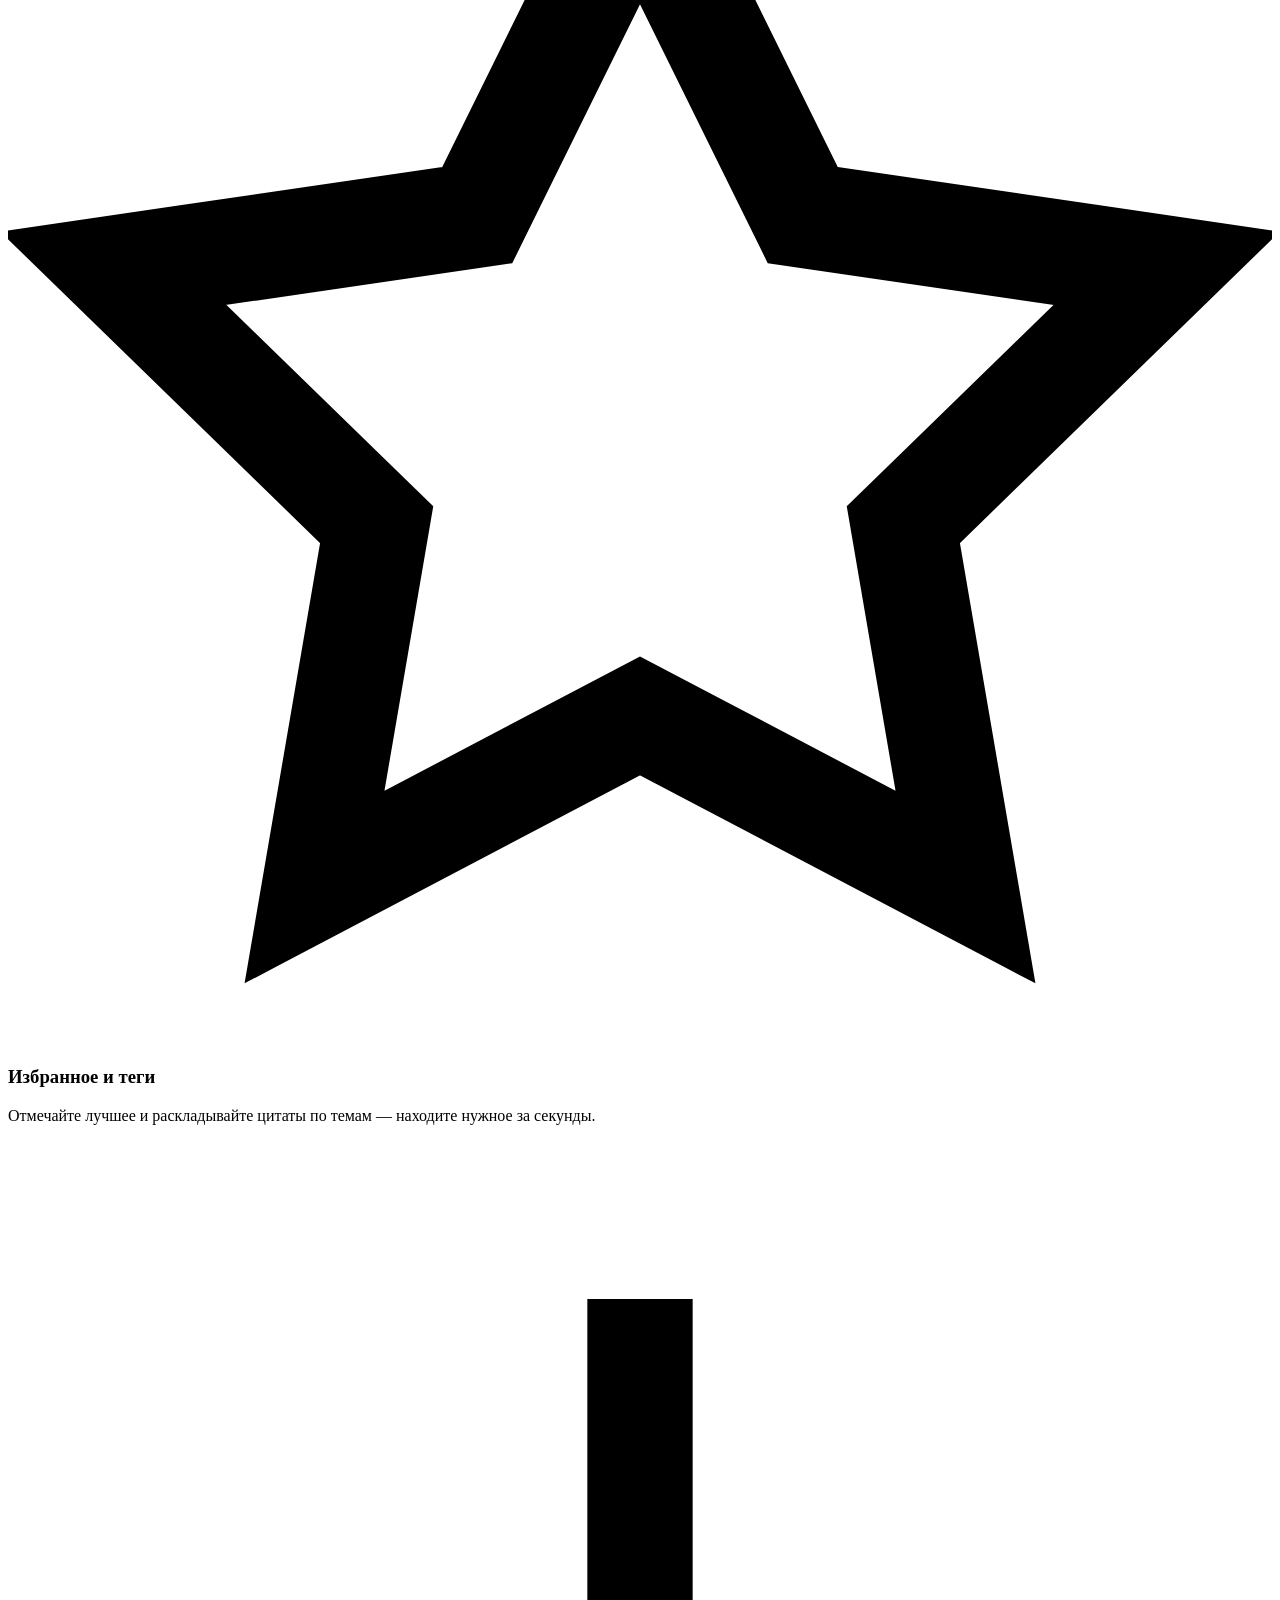
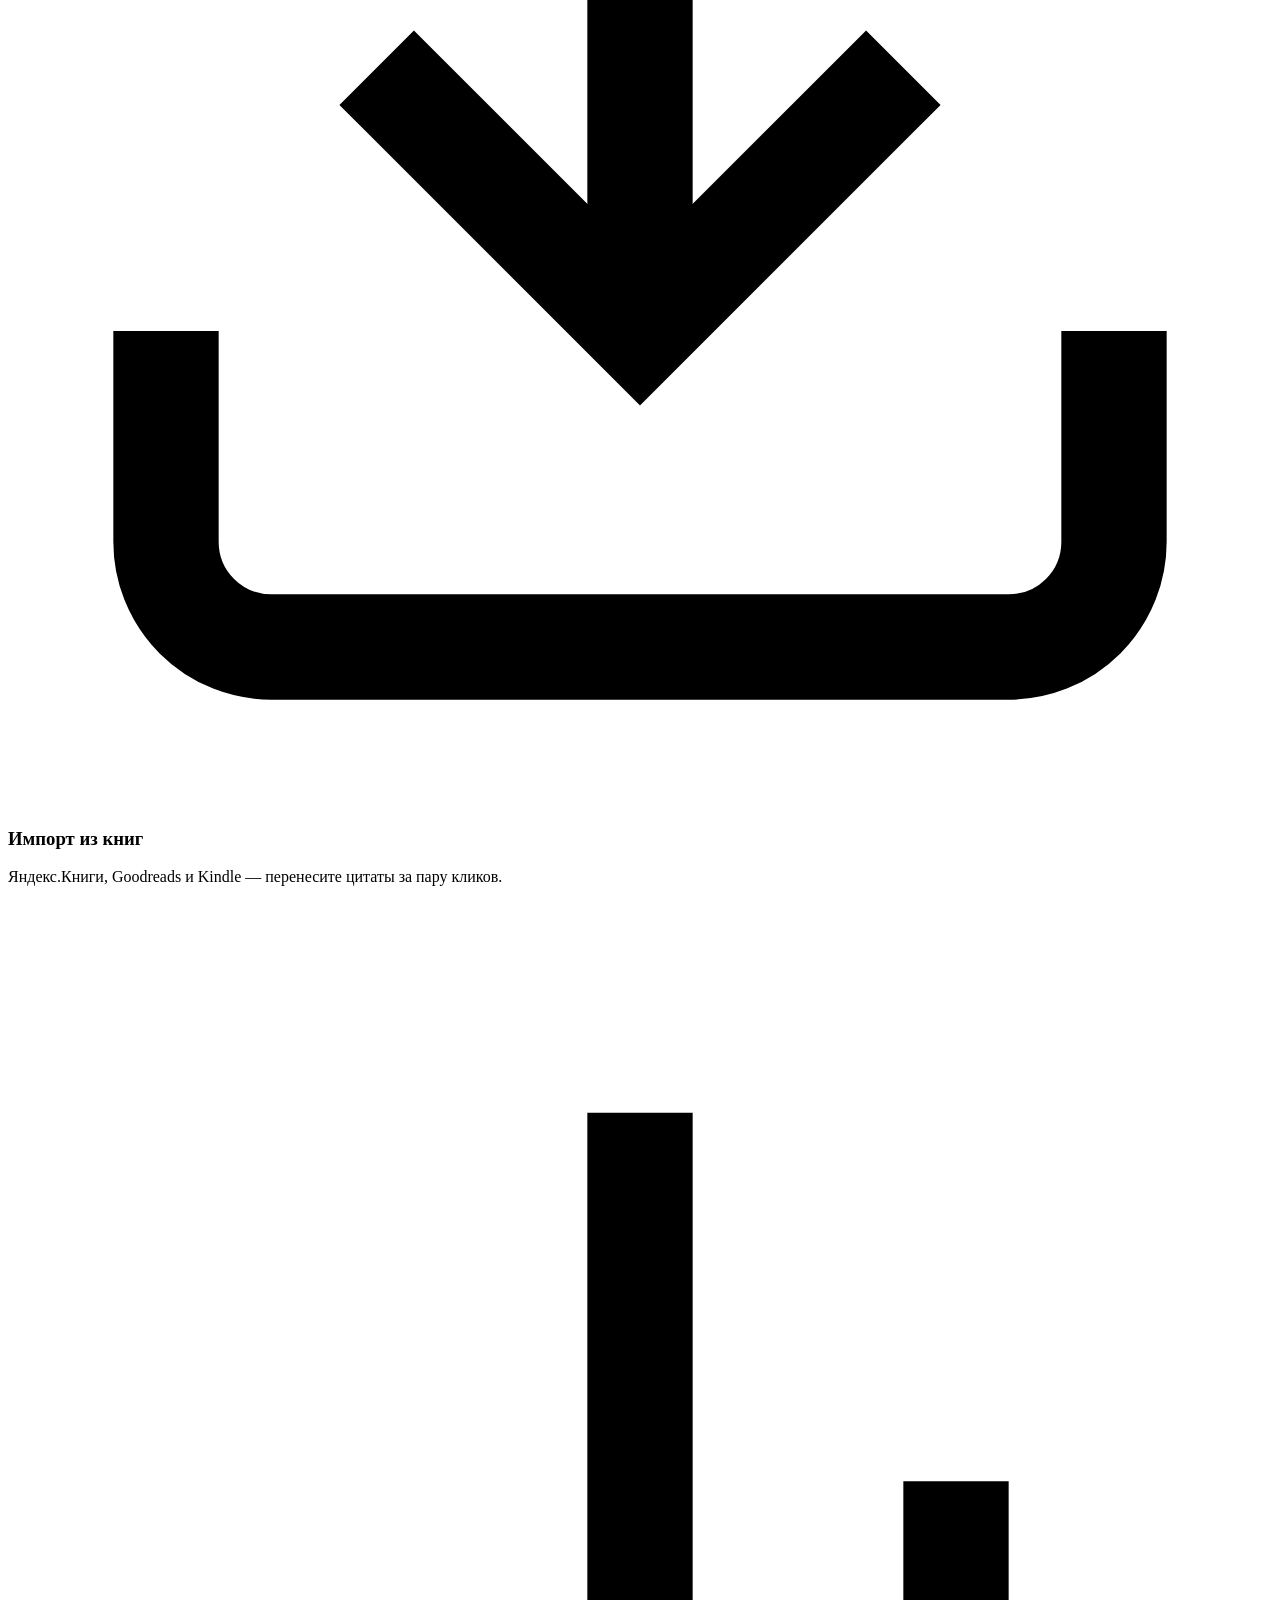
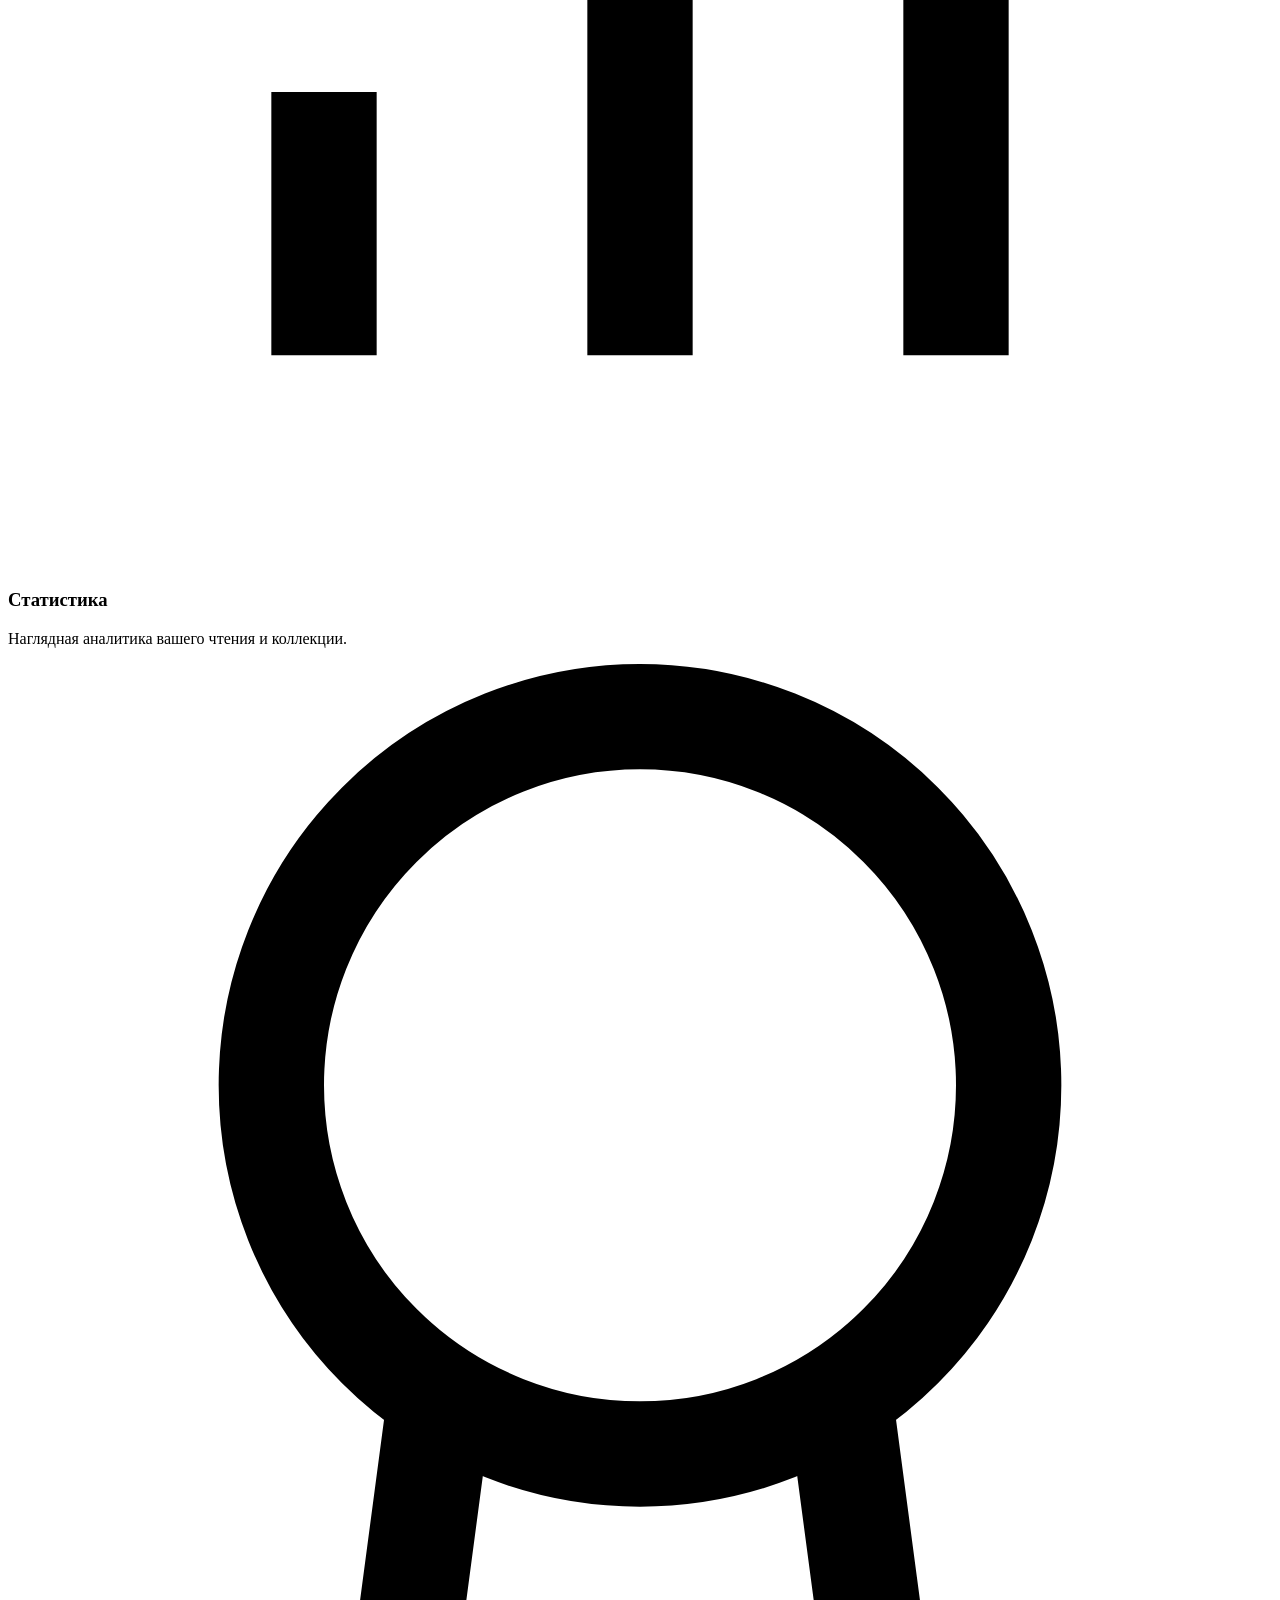
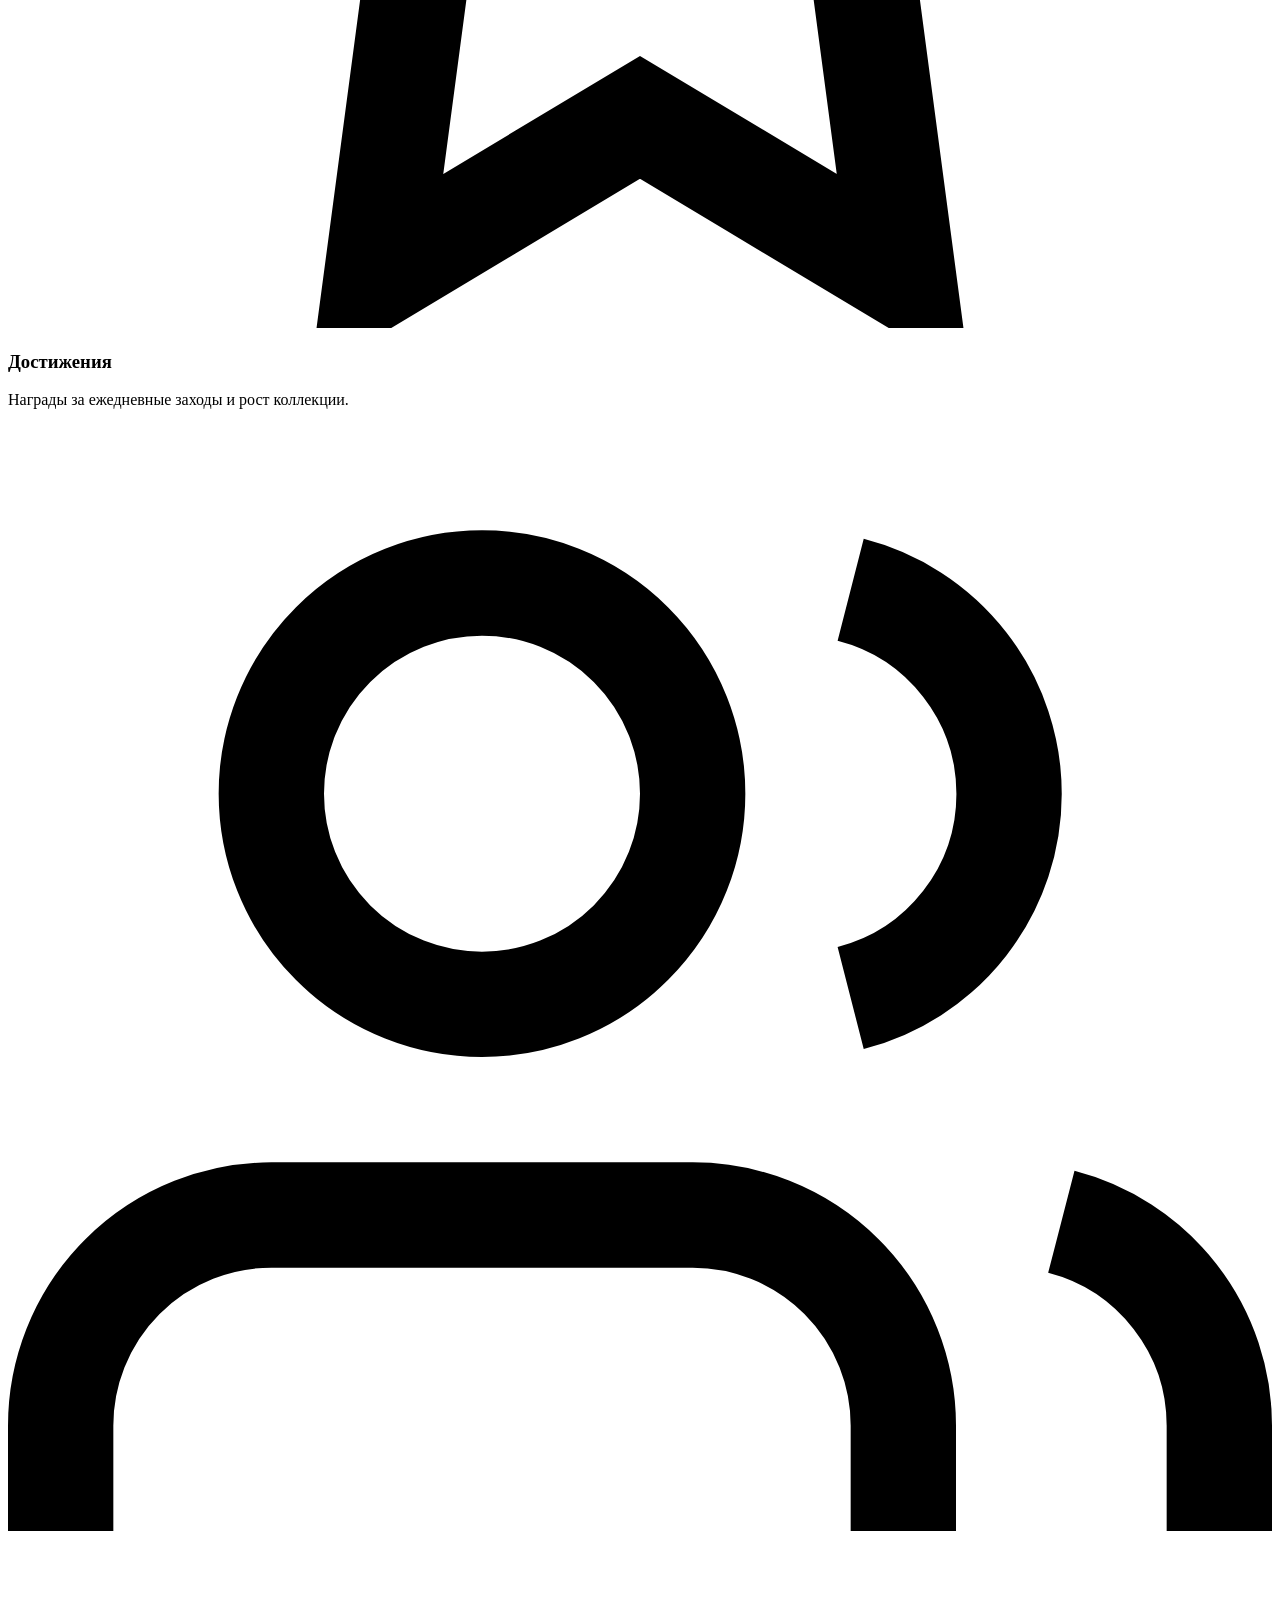
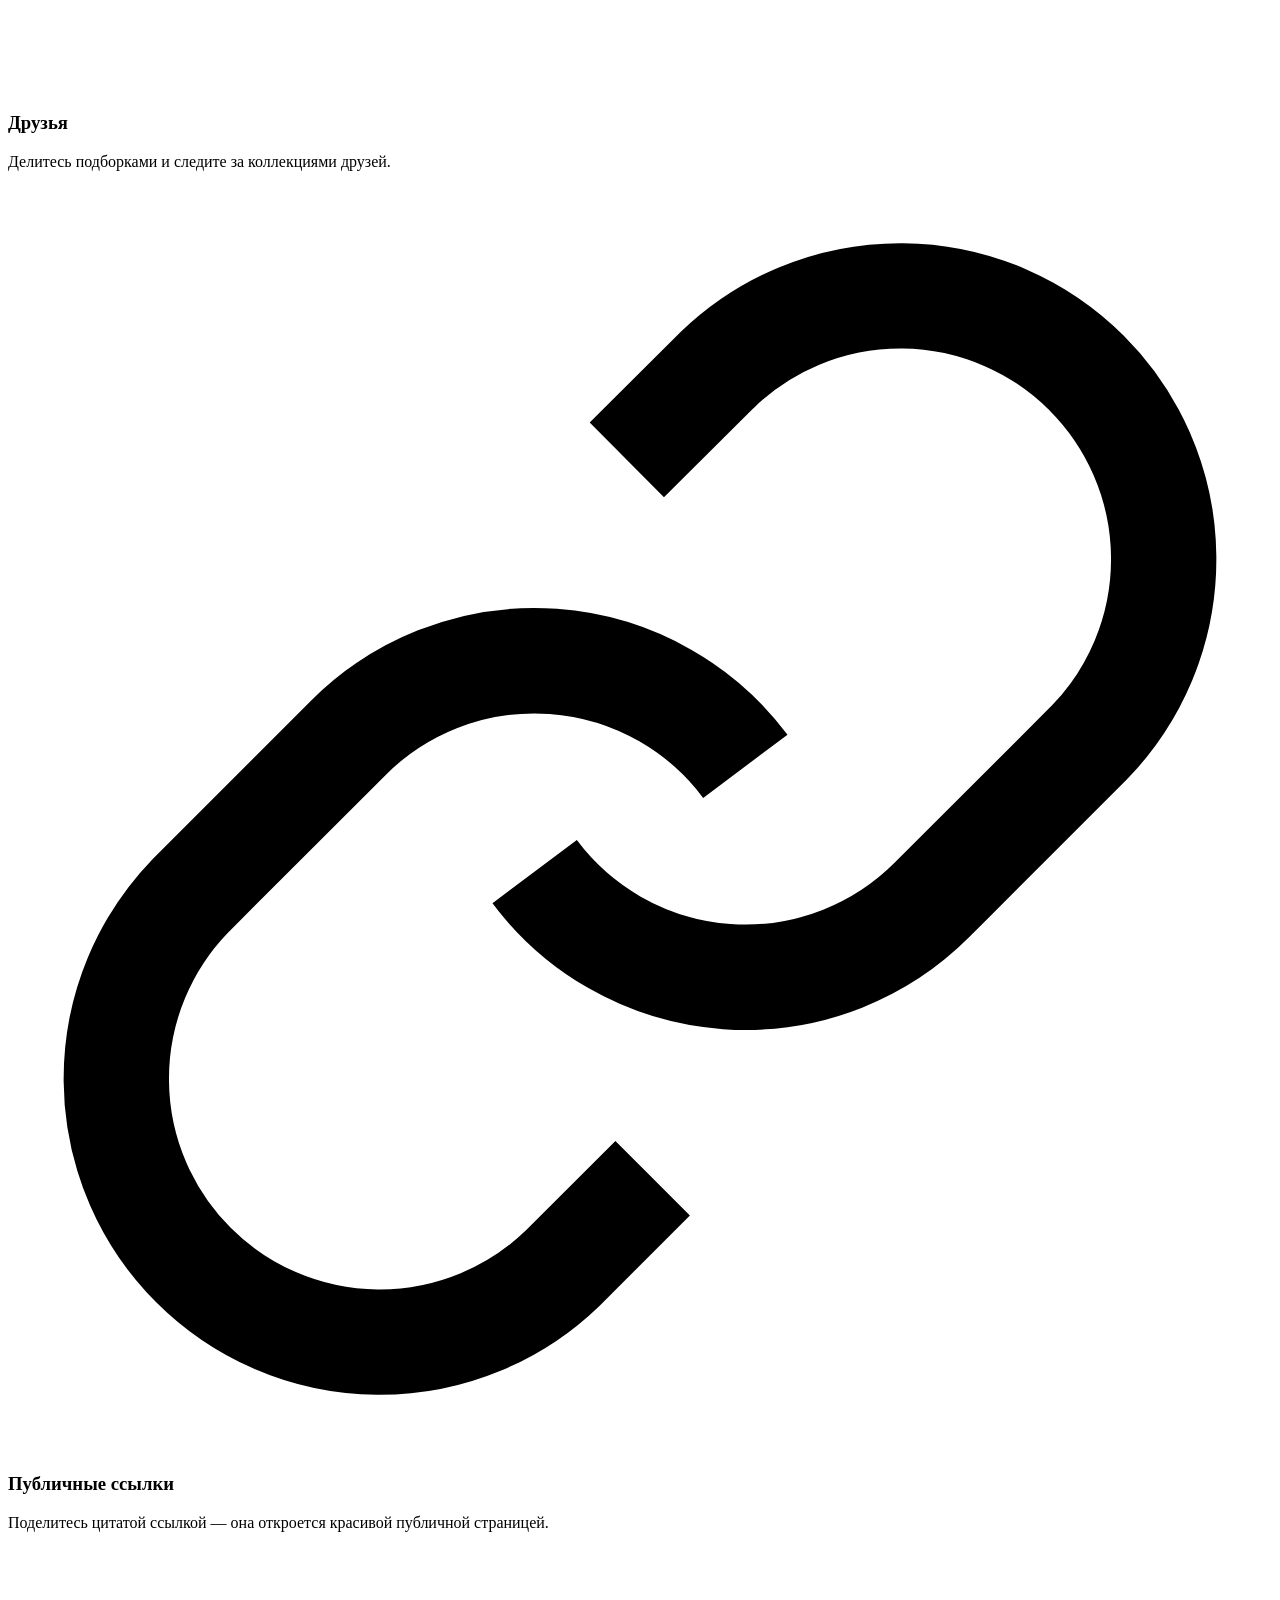
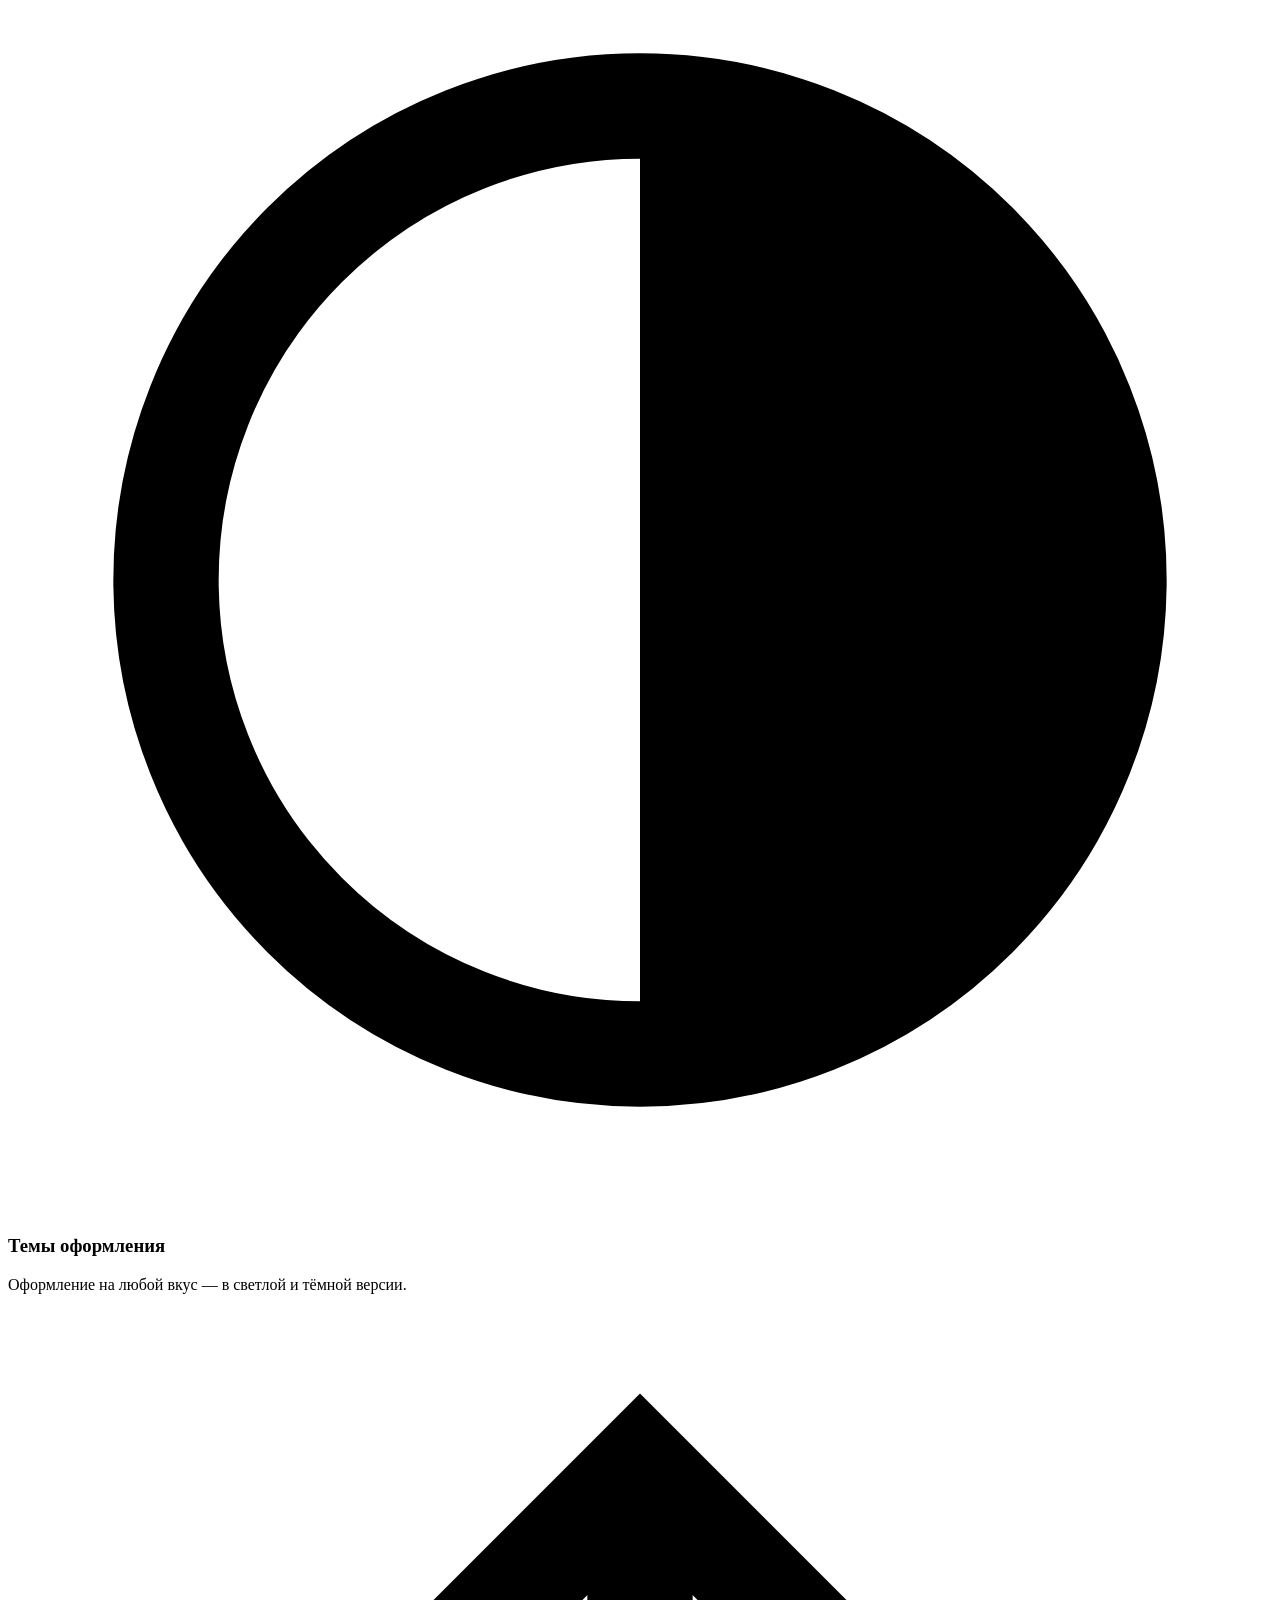
==== commit ec4ee409: "[TASK-135] Redesign: guest landing" ====
--- a/backend/src/main/resources/static/index.html
+++ b/backend/src/main/resources/static/index.html
@@ -456,7 +456,7 @@
                  theme (classic/forest/cosmos/ocean/sunset/noir × light/dark) adapts on its own. -->
             <div class="guest-landing guest-hero-col">
                 <h1 class="guest-hero-title" data-i18n="guestHeroTitle">Всё для вашей коллекции цитат</h1>
-                <p class="guest-hero-sub" data-i18n="guestHeroSubtitle">От цитаты дня до статистики чтения и общих подборок с друзьями.</p>
+                <p class="guest-hero-sub" data-i18n="guestHeroSubtitle">От цитаты дня до статистики и общих подборок с друзьями.</p>
                 <button type="button" class="btn-primary guest-hero-cta" onclick="showAuthModal()" data-i18n="guestHeroCta">Начать</button>
                 <ul class="guest-hero-bullets">
                     <li>
@@ -529,118 +529,97 @@
                  Decorative visuals are aria-hidden; all copy goes through data-i18n. -->
             <div class="guest-landing guest-features">
                 <h2 class="guest-features-heading" data-i18n="guestFeaturesHeading">Возможности Epigraph</h2>
-                <article class="guest-feature">
-                    <div class="guest-feature-head">
-                        <span class="guest-feature-icon" aria-hidden="true">
-                            <svg viewBox="0 0 24 24" fill="none" stroke="currentColor" stroke-width="2"><polygon points="12 2 15.09 8.26 22 9.27 17 14.14 18.18 21.02 12 17.77 5.82 21.02 7 14.14 2 9.27 8.91 8.26 12 2"/></svg>
-                        </span>
-                        <h2 class="guest-feature-title" data-i18n="guestSectionFav">Избранное и теги</h2>
-                    </div>
-                    <p class="guest-feature-desc" data-i18n="guestFavDesc">Отмечайте лучшее и раскладывайте цитаты по темам — находите нужное за секунды.</p>
-                    <div class="guest-tags">
-                        <span class="guest-tag" data-i18n="guestFavTag1">философия</span>
-                        <span class="guest-tag" data-i18n="guestFavTag2">вдохновение</span>
-                        <span class="guest-tag" data-i18n="guestFavTag3">книги</span>
-                    </div>
-                </article>
-
-                <article class="guest-feature">
-                    <div class="guest-feature-head">
-                        <span class="guest-feature-icon" aria-hidden="true">
-                            <svg viewBox="0 0 24 24" fill="none" stroke="currentColor" stroke-width="2"><path d="M21 15v4a2 2 0 0 1-2 2H5a2 2 0 0 1-2-2v-4"/><polyline points="7 10 12 15 17 10"/><line x1="12" y1="15" x2="12" y2="3"/></svg>
-                        </span>
-                        <h2 class="guest-feature-title" data-i18n="guestSectionImport">Импорт из книг</h2>
-                    </div>
-                    <p class="guest-feature-desc" data-i18n="guestImportDesc">Яндекс.Книги, Goodreads и Kindle — перенесите цитаты за пару кликов.</p>
-                </article>
-
-                <div class="guest-feature-row">
-                    <article class="guest-feature">
-                        <div class="guest-feature-head">
+                <div class="guest-feature-list">
+                        <div class="guest-feature-item">
+                            <span class="guest-feature-icon" aria-hidden="true">
+                                <svg viewBox="0 0 24 24" fill="none" stroke="currentColor" stroke-width="2"><polygon points="12 2 15.09 8.26 22 9.27 17 14.14 18.18 21.02 12 17.77 5.82 21.02 7 14.14 2 9.27 8.91 8.26 12 2"/></svg>
+                            </span>
+                            <div>
+                                <h3 class="guest-feature-title" data-i18n="guestSectionFav">Избранное и теги</h3>
+                                <p class="guest-feature-desc" data-i18n="guestFavDesc">Отмечайте лучшее и раскладывайте цитаты по темам — находите нужное за секунды.</p>
+                            </div>
+                        </div>
+                        <div class="guest-feature-item">
+                            <span class="guest-feature-icon" aria-hidden="true">
+                                <svg viewBox="0 0 24 24" fill="none" stroke="currentColor" stroke-width="2"><path d="M21 15v4a2 2 0 0 1-2 2H5a2 2 0 0 1-2-2v-4"/><polyline points="7 10 12 15 17 10"/><line x1="12" y1="15" x2="12" y2="3"/></svg>
+                            </span>
+                            <div>
+                                <h3 class="guest-feature-title" data-i18n="guestSectionImport">Импорт из книг</h3>
+                                <p class="guest-feature-desc" data-i18n="guestImportDesc">Яндекс.Книги, Goodreads и Kindle — перенесите цитаты за пару кликов.</p>
+                            </div>
+                        </div>
+                        <div class="guest-feature-item">
                             <span class="guest-feature-icon" aria-hidden="true">
                                 <svg viewBox="0 0 24 24" fill="none" stroke="currentColor" stroke-width="2"><line x1="6" y1="20" x2="6" y2="15"/><line x1="12" y1="20" x2="12" y2="4"/><line x1="18" y1="20" x2="18" y2="11"/></svg>
                             </span>
-                            <h2 class="guest-feature-title" data-i18n="guestSectionStats">Статистика</h2>
-                        </div>
-                        <p class="guest-feature-desc" data-i18n="guestStatsDesc">Наглядная аналитика вашего чтения и коллекции.</p>
-                        <div class="guest-bars" aria-hidden="true">
-                            <span style="height:40%"></span><span style="height:70%"></span><span style="height:55%"></span><span style="height:100%"></span><span style="height:65%"></span>
-                        </div>
-                    </article>
-
-                    <article class="guest-feature">
-                        <div class="guest-feature-head">
+                            <div>
+                                <h3 class="guest-feature-title" data-i18n="guestSectionStats">Статистика</h3>
+                                <p class="guest-feature-desc" data-i18n="guestStatsDesc">Наглядная аналитика вашего чтения и коллекции.</p>
+                            </div>
+                        </div>
+                        <div class="guest-feature-item">
                             <span class="guest-feature-icon" aria-hidden="true">
                                 <svg viewBox="0 0 24 24" fill="none" stroke="currentColor" stroke-width="2"><circle cx="12" cy="8" r="7"/><polyline points="8.21 13.89 7 23 12 20 17 23 15.79 13.88"/></svg>
                             </span>
-                            <h2 class="guest-feature-title" data-i18n="guestSectionAchievements">Достижения</h2>
-                        </div>
-                        <p class="guest-feature-desc" data-i18n="guestAchievementsDesc">Награды за постоянство и растущую коллекцию.</p>
-                        <div class="guest-badges" aria-hidden="true">
-                            <span class="guest-badge"><svg viewBox="0 0 24 24" fill="none" stroke="currentColor" stroke-width="1.8" stroke-linecap="round" stroke-linejoin="round"><path d="M20.8 4.6a5.5 5.5 0 0 0-7.8 0L12 5.6l-1-1a5.5 5.5 0 0 0-7.8 7.8l1 1L12 21.2l7.8-7.8 1-1a5.5 5.5 0 0 0 0-7.8z"/></svg></span>
-                            <span class="guest-badge"><svg viewBox="0 0 24 24" fill="none" stroke="currentColor" stroke-width="1.8" stroke-linecap="round" stroke-linejoin="round"><path d="M17 21v-2a4 4 0 0 0-4-4H5a4 4 0 0 0-4 4v2"/><circle cx="9" cy="7" r="4"/><path d="M23 21v-2a4 4 0 0 0-3-3.87"/><path d="M16 3.13a4 4 0 0 1 0 7.75"/></svg></span>
-                            <span class="guest-badge"><svg viewBox="0 0 24 24" fill="none" stroke="currentColor" stroke-width="1.8" stroke-linecap="round" stroke-linejoin="round"><circle cx="12" cy="12" r="9"/><polygon points="16.24 7.76 14.12 14.12 7.76 16.24 9.88 9.88 16.24 7.76"/></svg></span>
-                        </div>
-                    </article>
-                </div>
-
-                <article class="guest-feature">
-                    <div class="guest-feature-head">
-                        <span class="guest-feature-icon" aria-hidden="true">
-                            <svg viewBox="0 0 24 24" fill="none" stroke="currentColor" stroke-width="2"><path d="M17 21v-2a4 4 0 0 0-4-4H5a4 4 0 0 0-4 4v2"/><circle cx="9" cy="7" r="4"/><path d="M23 21v-2a4 4 0 0 0-3-3.87"/><path d="M16 3.13a4 4 0 0 1 0 7.75"/></svg>
-                        </span>
-                        <h2 class="guest-feature-title" data-i18n="guestSectionFriends">Друзья</h2>
-                    </div>
-                    <p class="guest-feature-desc" data-i18n="guestFriendsDesc">Делитесь подборками и следите за коллекциями друзей.</p>
-                    <div class="guest-avatars" aria-hidden="true">
-                        <span class="guest-avatar"><svg viewBox="0 0 24 24" fill="none" stroke="currentColor" stroke-width="2"><path d="M20 21v-2a4 4 0 0 0-4-4H8a4 4 0 0 0-4 4v2"/><circle cx="12" cy="7" r="4"/></svg></span>
-                        <span class="guest-avatar"><svg viewBox="0 0 24 24" fill="none" stroke="currentColor" stroke-width="2"><path d="M20 21v-2a4 4 0 0 0-4-4H8a4 4 0 0 0-4 4v2"/><circle cx="12" cy="7" r="4"/></svg></span>
-                        <span class="guest-avatar"><svg viewBox="0 0 24 24" fill="none" stroke="currentColor" stroke-width="2"><path d="M20 21v-2a4 4 0 0 0-4-4H8a4 4 0 0 0-4 4v2"/><circle cx="12" cy="7" r="4"/></svg></span>
-                    </div>
-                </article>
-
-                <div class="guest-feature-row">
-                    <article class="guest-feature">
-                        <div class="guest-feature-head">
+                            <div>
+                                <h3 class="guest-feature-title" data-i18n="guestSectionAchievements">Достижения</h3>
+                                <p class="guest-feature-desc" data-i18n="guestAchievementsDesc">Награды за ежедневные заходы и рост коллекции.</p>
+                            </div>
+                        </div>
+                        <div class="guest-feature-item">
+                            <span class="guest-feature-icon" aria-hidden="true">
+                                <svg viewBox="0 0 24 24" fill="none" stroke="currentColor" stroke-width="2"><path d="M17 21v-2a4 4 0 0 0-4-4H5a4 4 0 0 0-4 4v2"/><circle cx="9" cy="7" r="4"/><path d="M23 21v-2a4 4 0 0 0-3-3.87"/><path d="M16 3.13a4 4 0 0 1 0 7.75"/></svg>
+                            </span>
+                            <div>
+                                <h3 class="guest-feature-title" data-i18n="guestSectionFriends">Друзья</h3>
+                                <p class="guest-feature-desc" data-i18n="guestFriendsDesc">Делитесь подборками и следите за коллекциями друзей.</p>
+                            </div>
+                        </div>
+                        <div class="guest-feature-item">
                             <span class="guest-feature-icon" aria-hidden="true">
                                 <svg viewBox="0 0 24 24" fill="none" stroke="currentColor" stroke-width="2"><path d="M10 13a5 5 0 0 0 7.54.54l3-3a5 5 0 0 0-7.07-7.07l-1.72 1.71"/><path d="M14 11a5 5 0 0 0-7.54-.54l-3 3a5 5 0 0 0 7.07 7.07l1.71-1.71"/></svg>
                             </span>
-                            <h2 class="guest-feature-title" data-i18n="guestSectionShare">Публичные ссылки</h2>
-                        </div>
-                        <p class="guest-feature-desc" data-i18n="guestShareDesc">Поделитесь цитатой ссылкой — она откроется красивой публичной страницей.</p>
-                    </article>
-
-                    <article class="guest-feature">
-                        <div class="guest-feature-head">
+                            <div>
+                                <h3 class="guest-feature-title" data-i18n="guestSectionShare">Публичные ссылки</h3>
+                                <p class="guest-feature-desc" data-i18n="guestShareDesc">Поделитесь цитатой ссылкой — она откроется красивой публичной страницей.</p>
+                            </div>
+                        </div>
+                        <div class="guest-feature-item">
                             <span class="guest-feature-icon" aria-hidden="true">
                                 <svg viewBox="0 0 24 24" fill="none" stroke="currentColor" stroke-width="2"><circle cx="12" cy="12" r="9"/><path d="M12 3a9 9 0 0 1 0 18z" fill="currentColor" stroke="none"/></svg>
                             </span>
-                            <h2 class="guest-feature-title" data-i18n="guestSectionThemes">Темы оформления</h2>
-                        </div>
-                        <p class="guest-feature-desc" data-i18n="guestThemesDesc">Шесть тем, у каждой светлая и тёмная версии.</p>
-                    </article>
-                </div>
-
-                <div class="guest-feature-row">
-                    <article class="guest-feature">
-                        <div class="guest-feature-head">
+                            <div>
+                                <h3 class="guest-feature-title" data-i18n="guestSectionThemes">Темы оформления</h3>
+                                <p class="guest-feature-desc" data-i18n="guestThemesDesc">Оформление на любой вкус — в светлой и тёмной версии.</p>
+                            </div>
+                        </div>
+                        <div class="guest-feature-item">
                             <span class="guest-feature-icon" aria-hidden="true">
                                 <svg viewBox="0 0 24 24" fill="none" stroke="currentColor" stroke-width="2"><path d="M21 15v4a2 2 0 0 1-2 2H5a2 2 0 0 1-2-2v-4"/><polyline points="17 8 12 3 7 8"/><line x1="12" y1="3" x2="12" y2="15"/></svg>
                             </span>
-                            <h2 class="guest-feature-title" data-i18n="guestSectionExport">Экспорт цитат</h2>
-                        </div>
-                        <p class="guest-feature-desc" data-i18n="guestExportDesc">Выгрузите всю коллекцию в файл в любой момент.</p>
-                    </article>
-
-                    <article class="guest-feature">
-                        <div class="guest-feature-head">
+                            <div>
+                                <h3 class="guest-feature-title" data-i18n="guestSectionExport">Экспорт цитат</h3>
+                                <p class="guest-feature-desc" data-i18n="guestExportDesc">Выгрузите всю коллекцию в файл в любой момент.</p>
+                            </div>
+                        </div>
+                        <div class="guest-feature-item">
                             <span class="guest-feature-icon" aria-hidden="true">
                                 <svg viewBox="0 0 24 24" fill="none" stroke="currentColor" stroke-width="2"><path d="M18 8a6 6 0 0 0-12 0c0 7-3 9-3 9h18s-3-2-3-9"/><path d="M13.73 21a2 2 0 0 1-3.46 0"/></svg>
                             </span>
-                            <h2 class="guest-feature-title" data-i18n="guestSectionReminders">Напоминания</h2>
-                        </div>
-                        <p class="guest-feature-desc" data-i18n="guestRemindersDesc">Push-уведомление с цитатой дня — по желанию.</p>
-                    </article>
+                            <div>
+                                <h3 class="guest-feature-title" data-i18n="guestSectionReminders">Напоминания</h3>
+                                <p class="guest-feature-desc" data-i18n="guestRemindersDesc">Push-уведомление с цитатой дня.</p>
+                            </div>
+                        </div>
+                        <div class="guest-feature-item">
+                            <span class="guest-feature-icon" aria-hidden="true">
+                                <svg viewBox="0 0 24 24" fill="none" stroke="currentColor" stroke-width="2"><circle cx="12" cy="12" r="10"/><line x1="2" y1="12" x2="22" y2="12"/><path d="M12 2a15.3 15.3 0 0 1 4 10 15.3 15.3 0 0 1-4 10 15.3 15.3 0 0 1-4-10 15.3 15.3 0 0 1 4-10z"/></svg>
+                            </span>
+                            <div>
+                                <h3 class="guest-feature-title" data-i18n="guestSectionLanguages">Два языка</h3>
+                                <p class="guest-feature-desc" data-i18n="guestLanguagesDesc">Русский и английский интерфейс.</p>
+                            </div>
+                        </div>
                 </div>
             </div>
         </div>
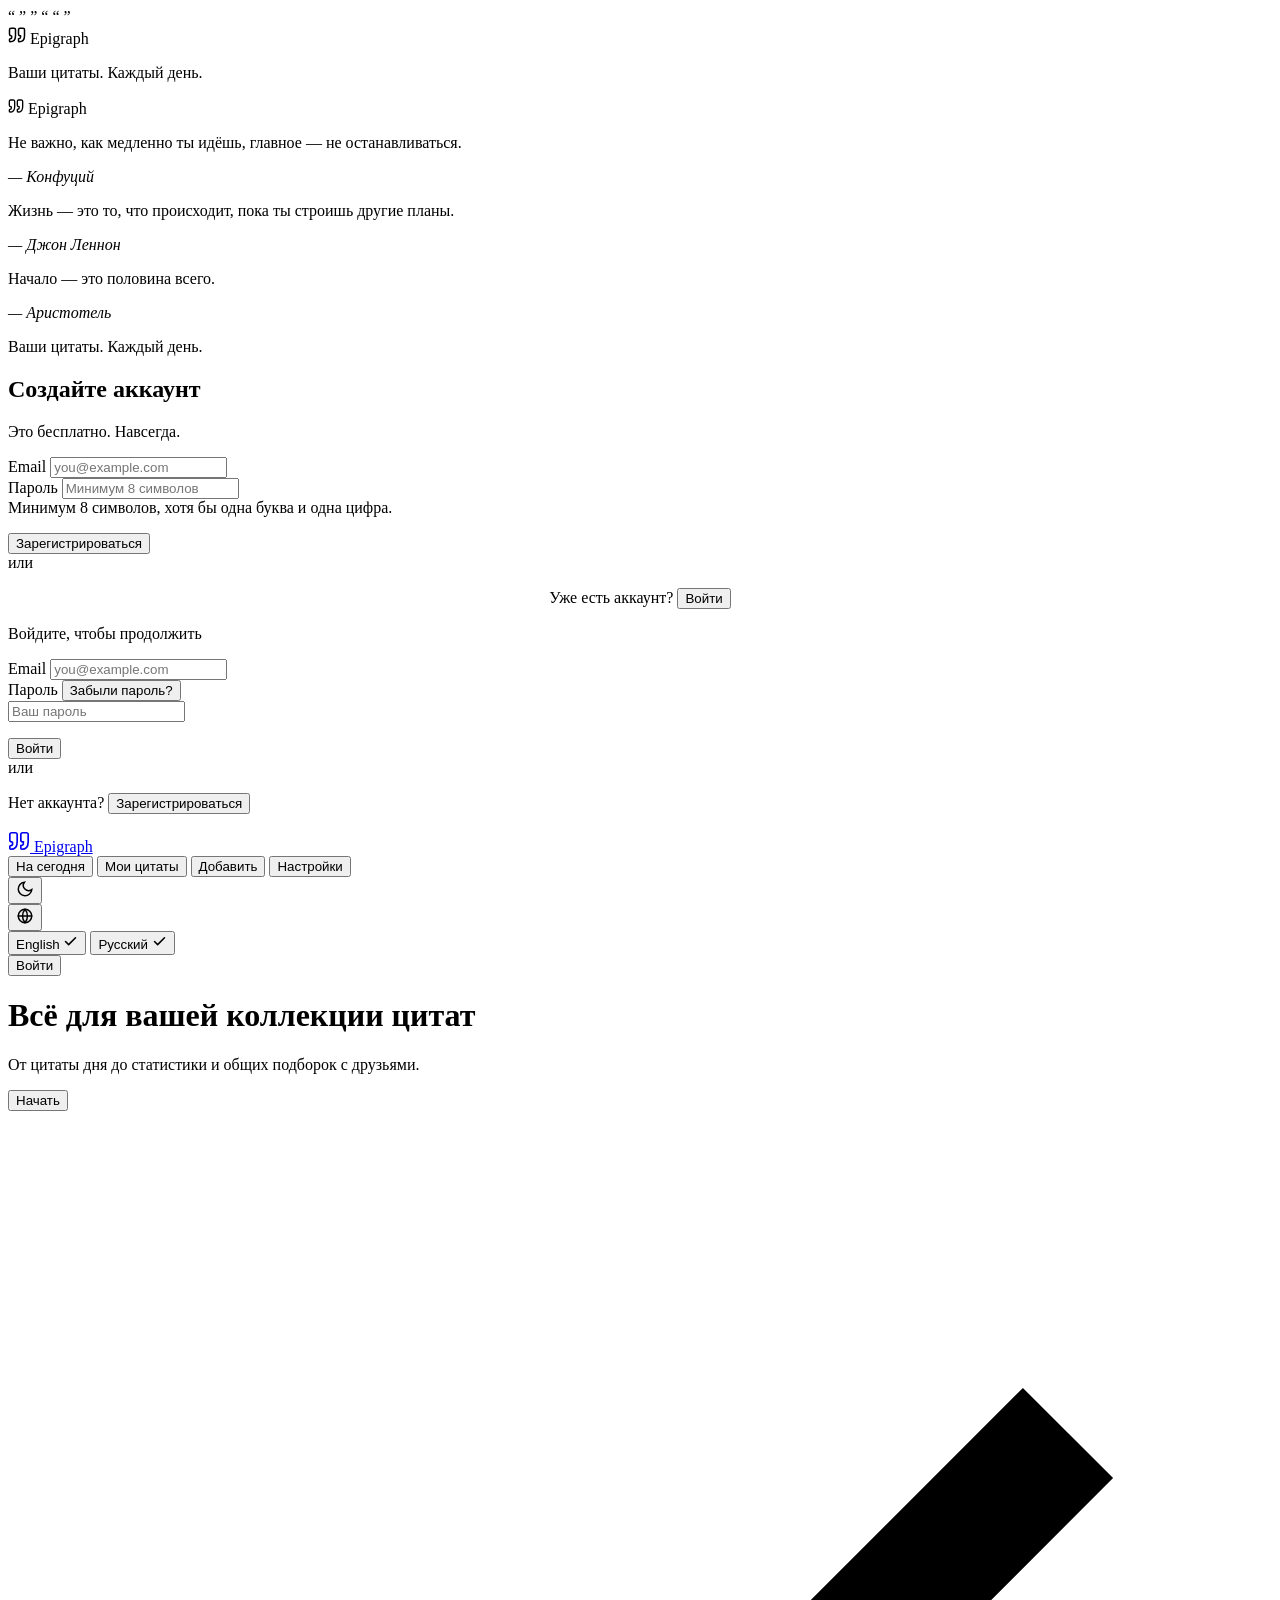
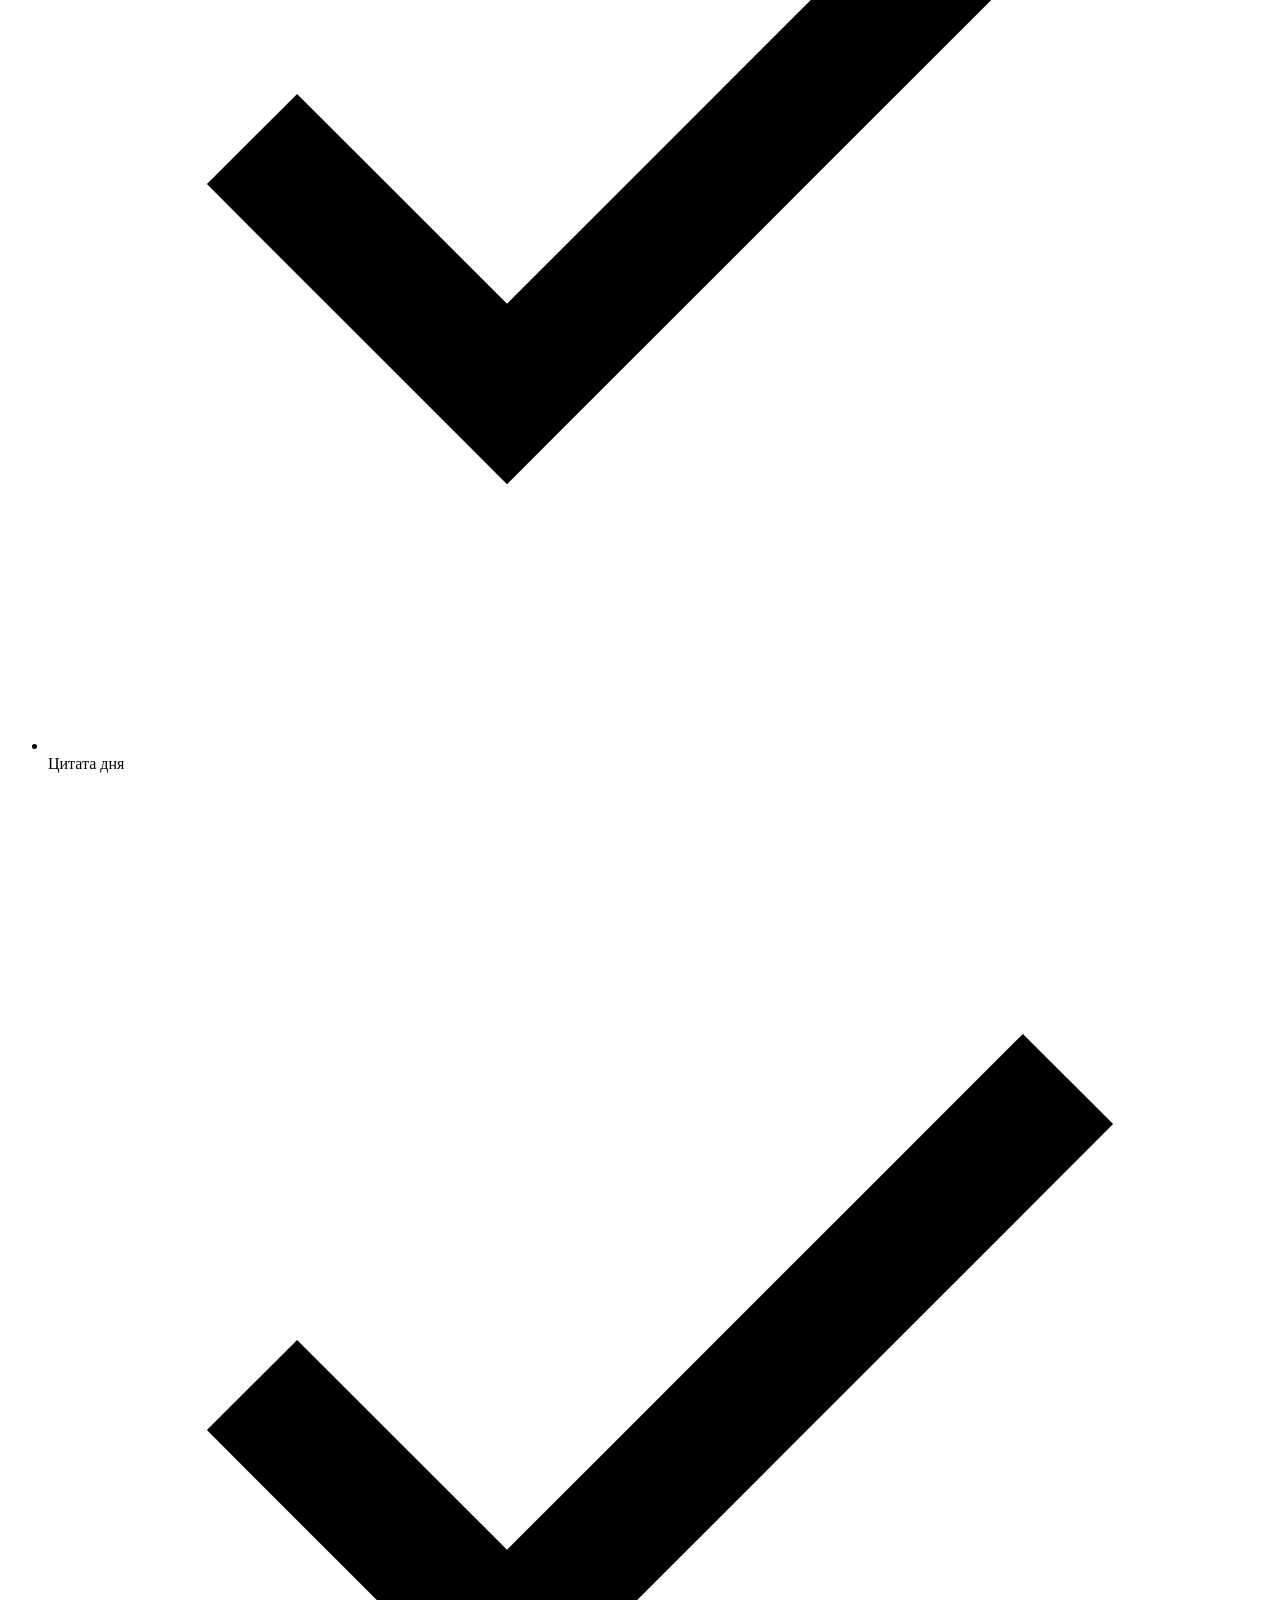
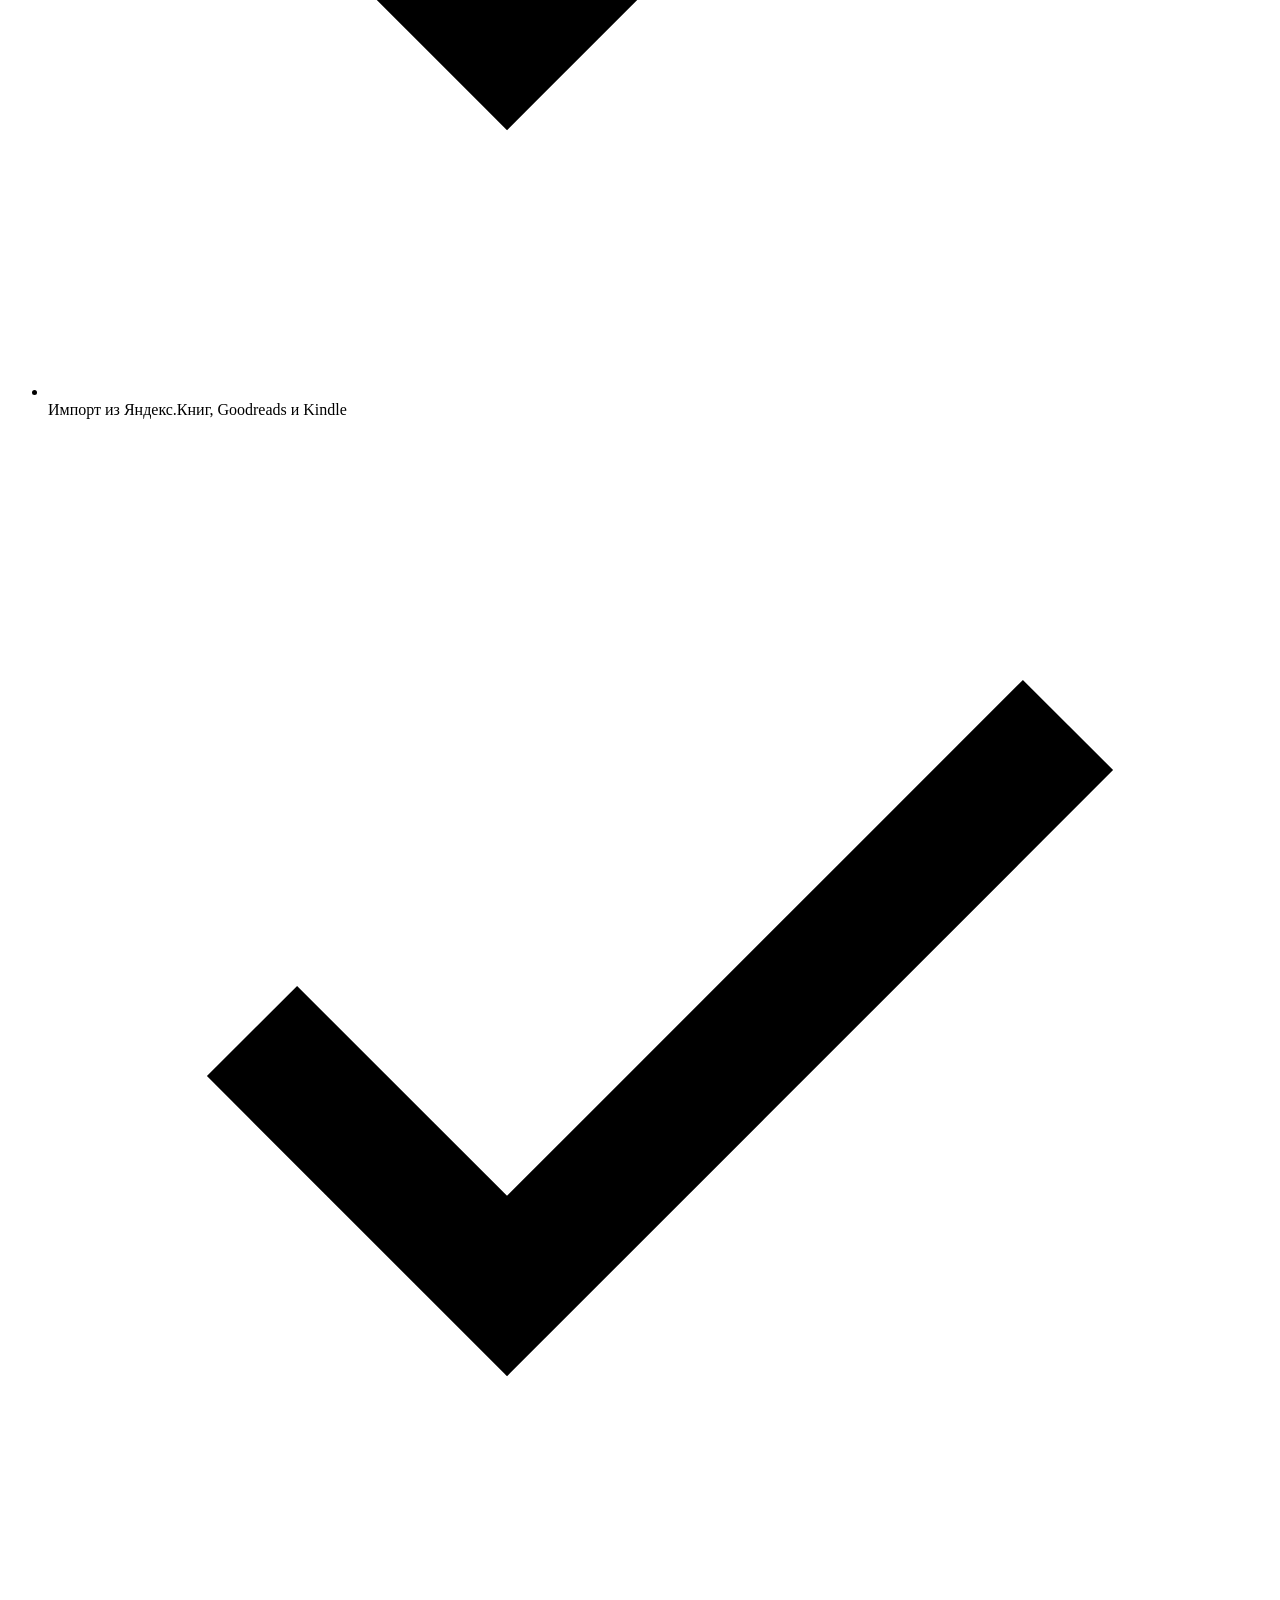
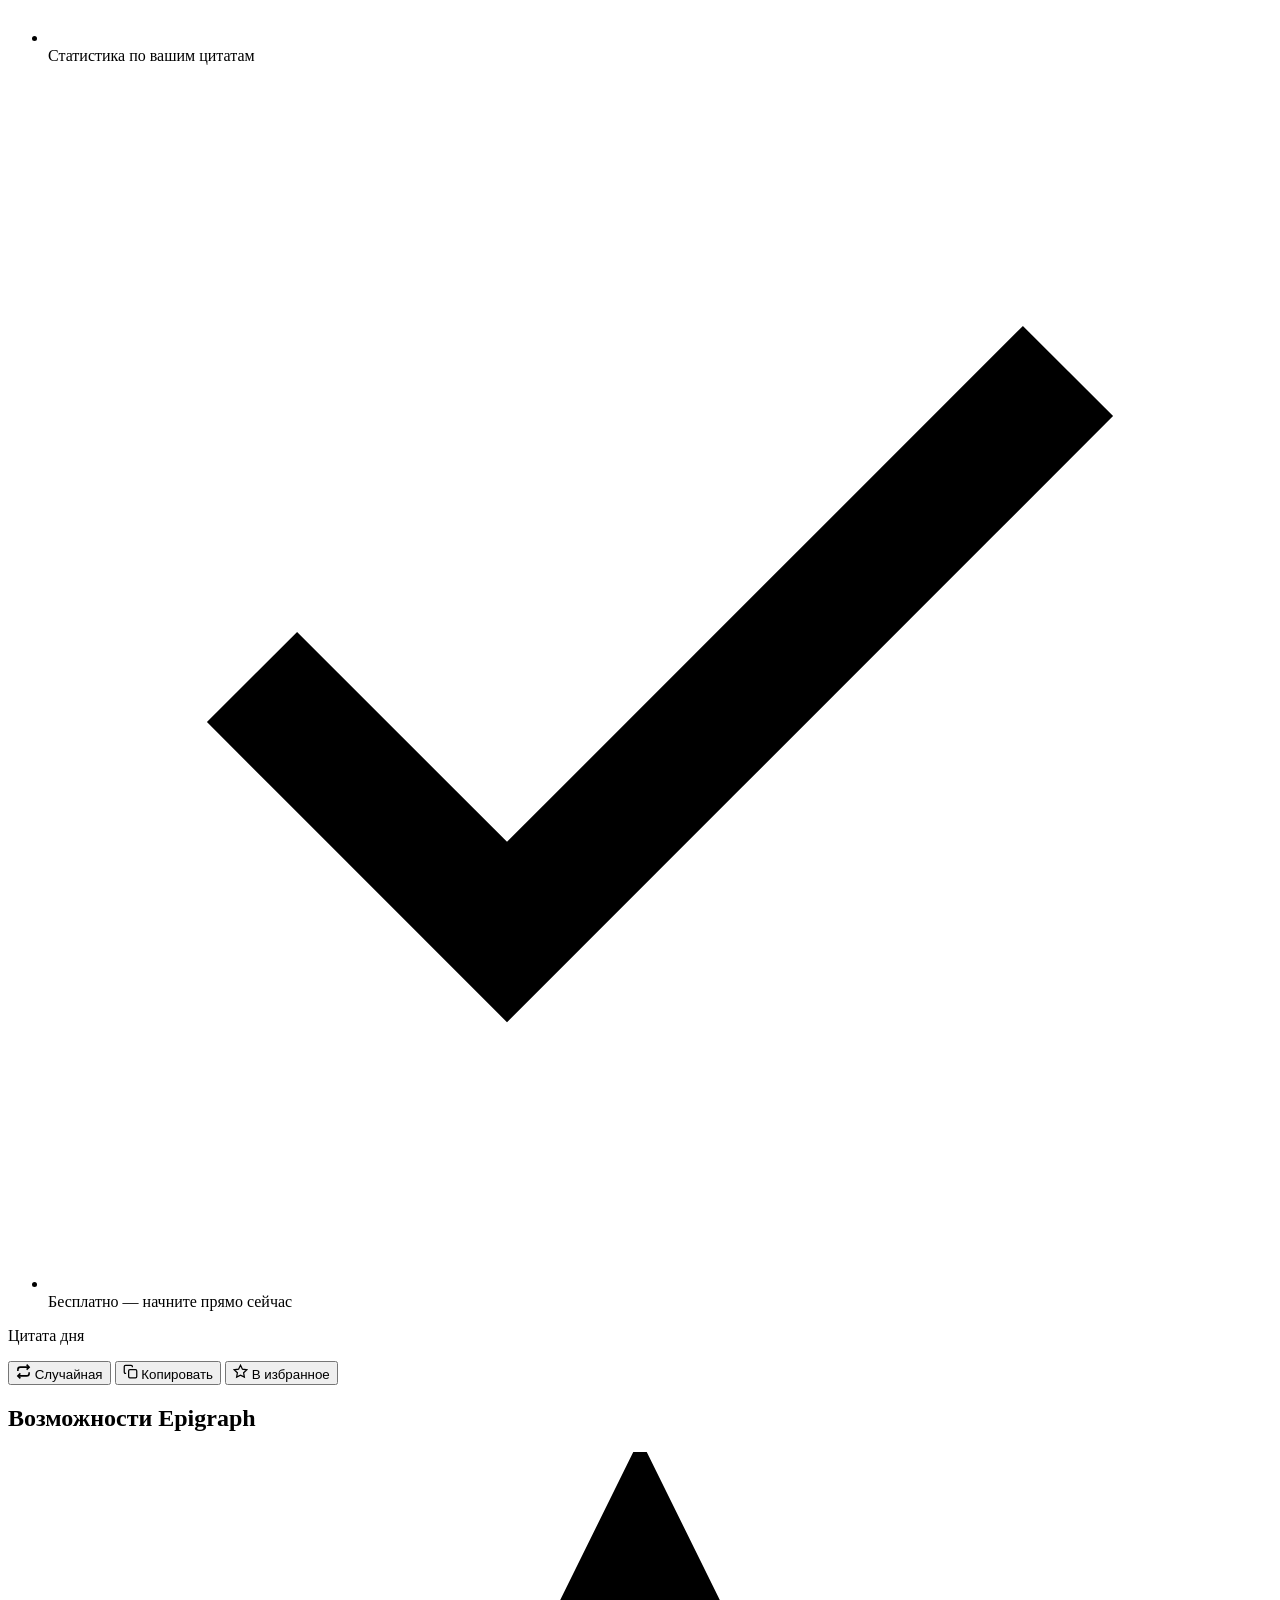
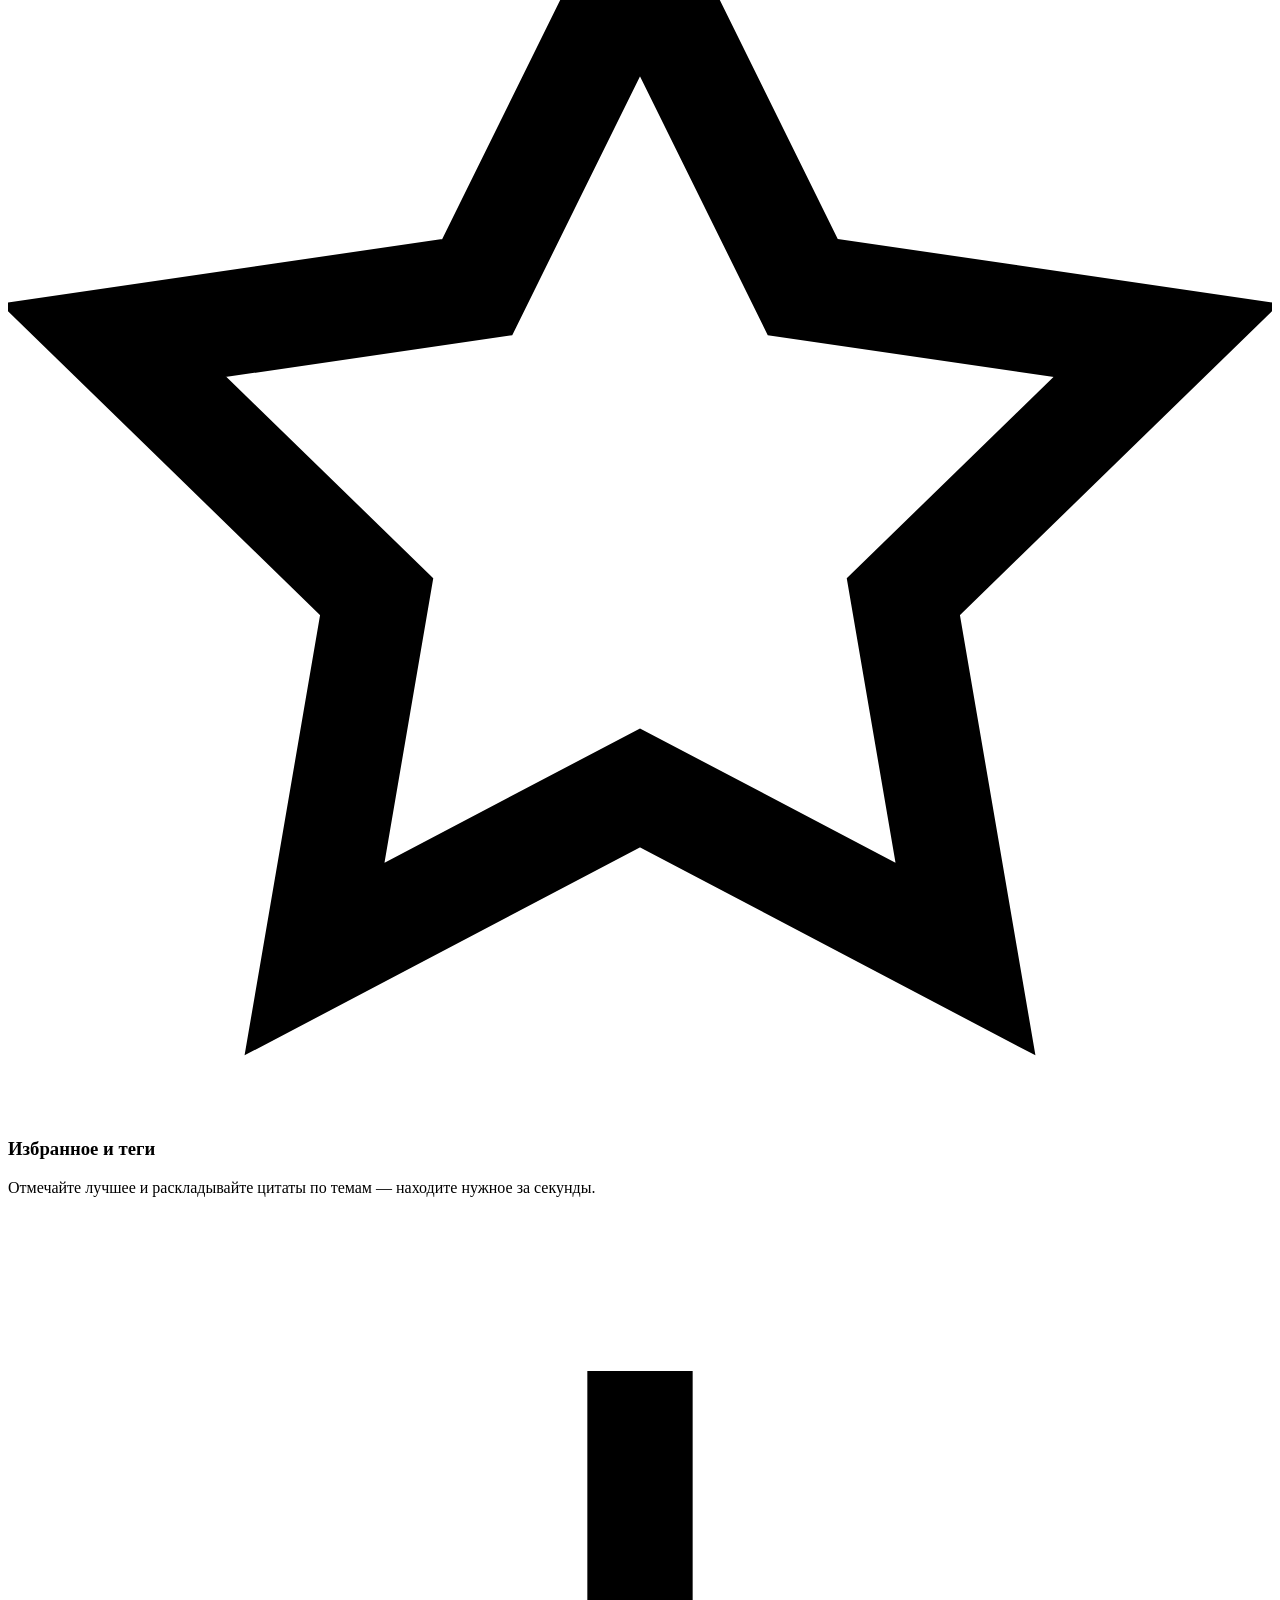
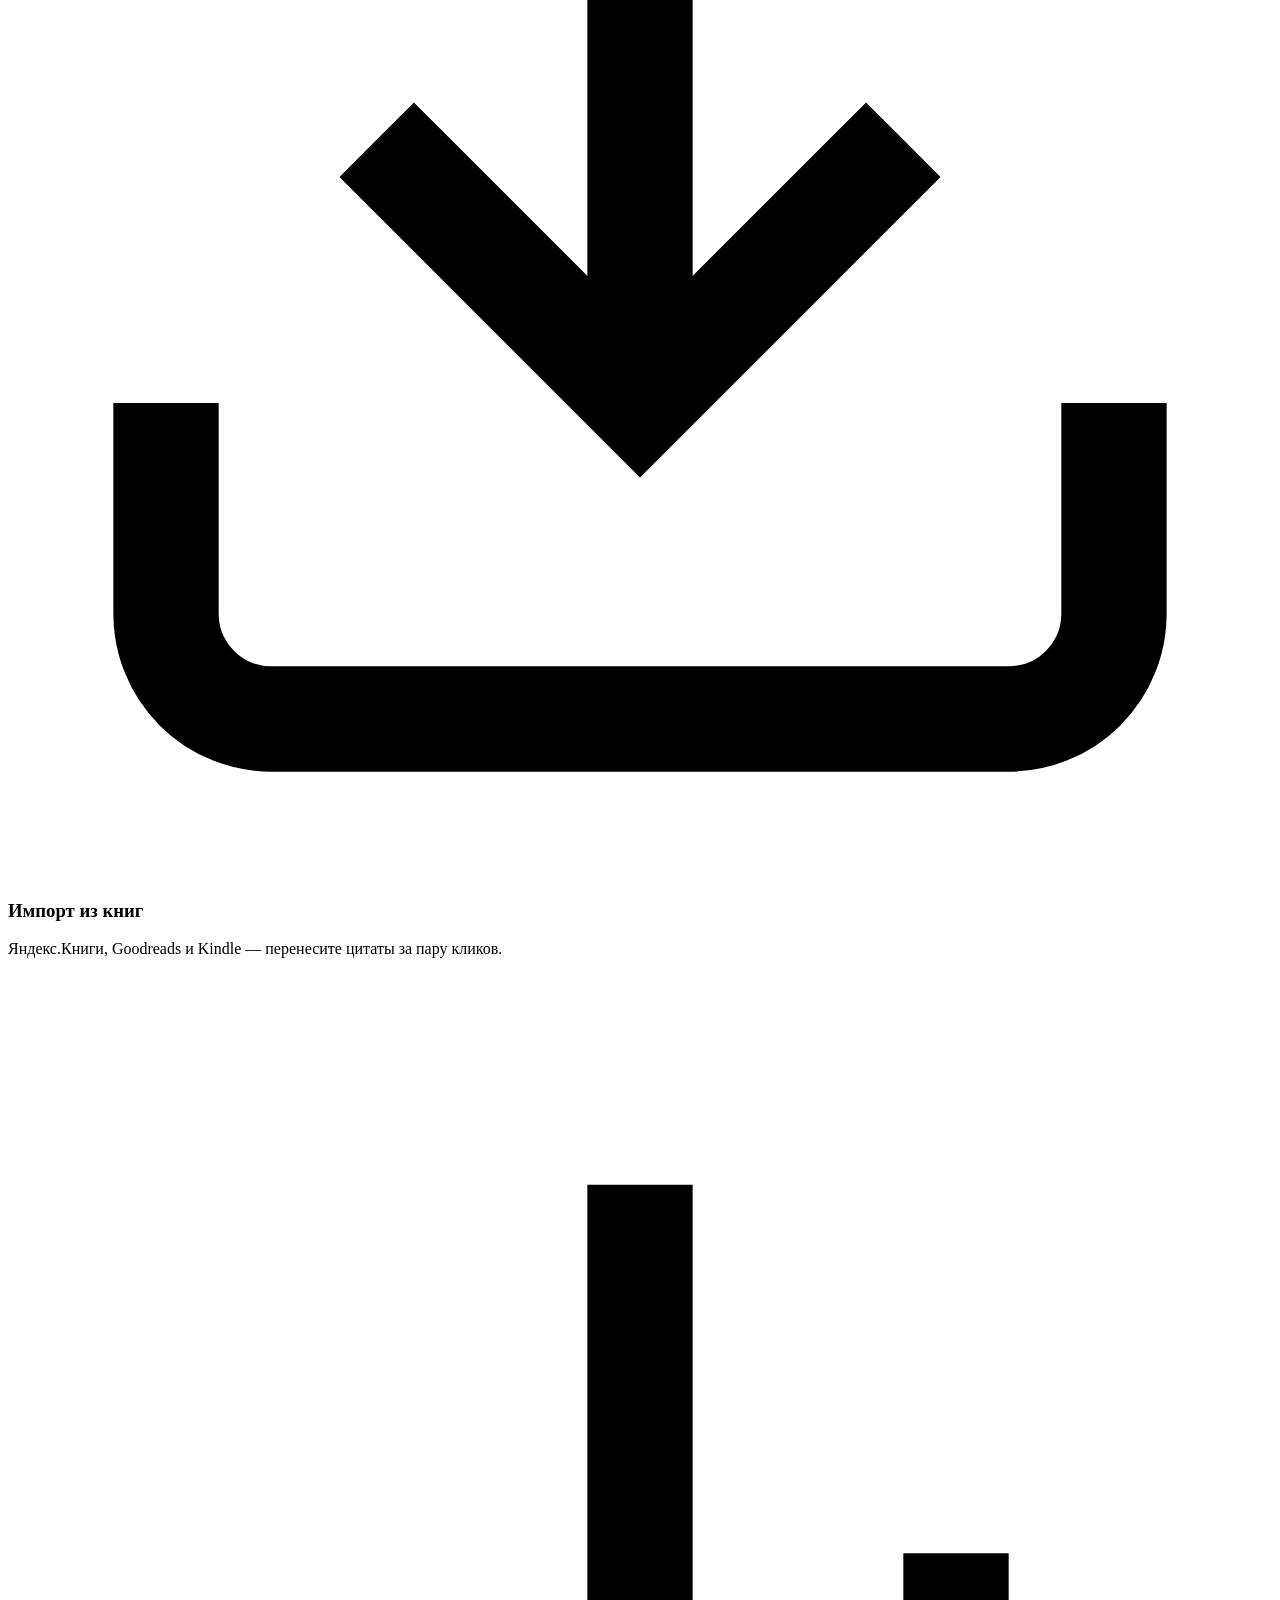
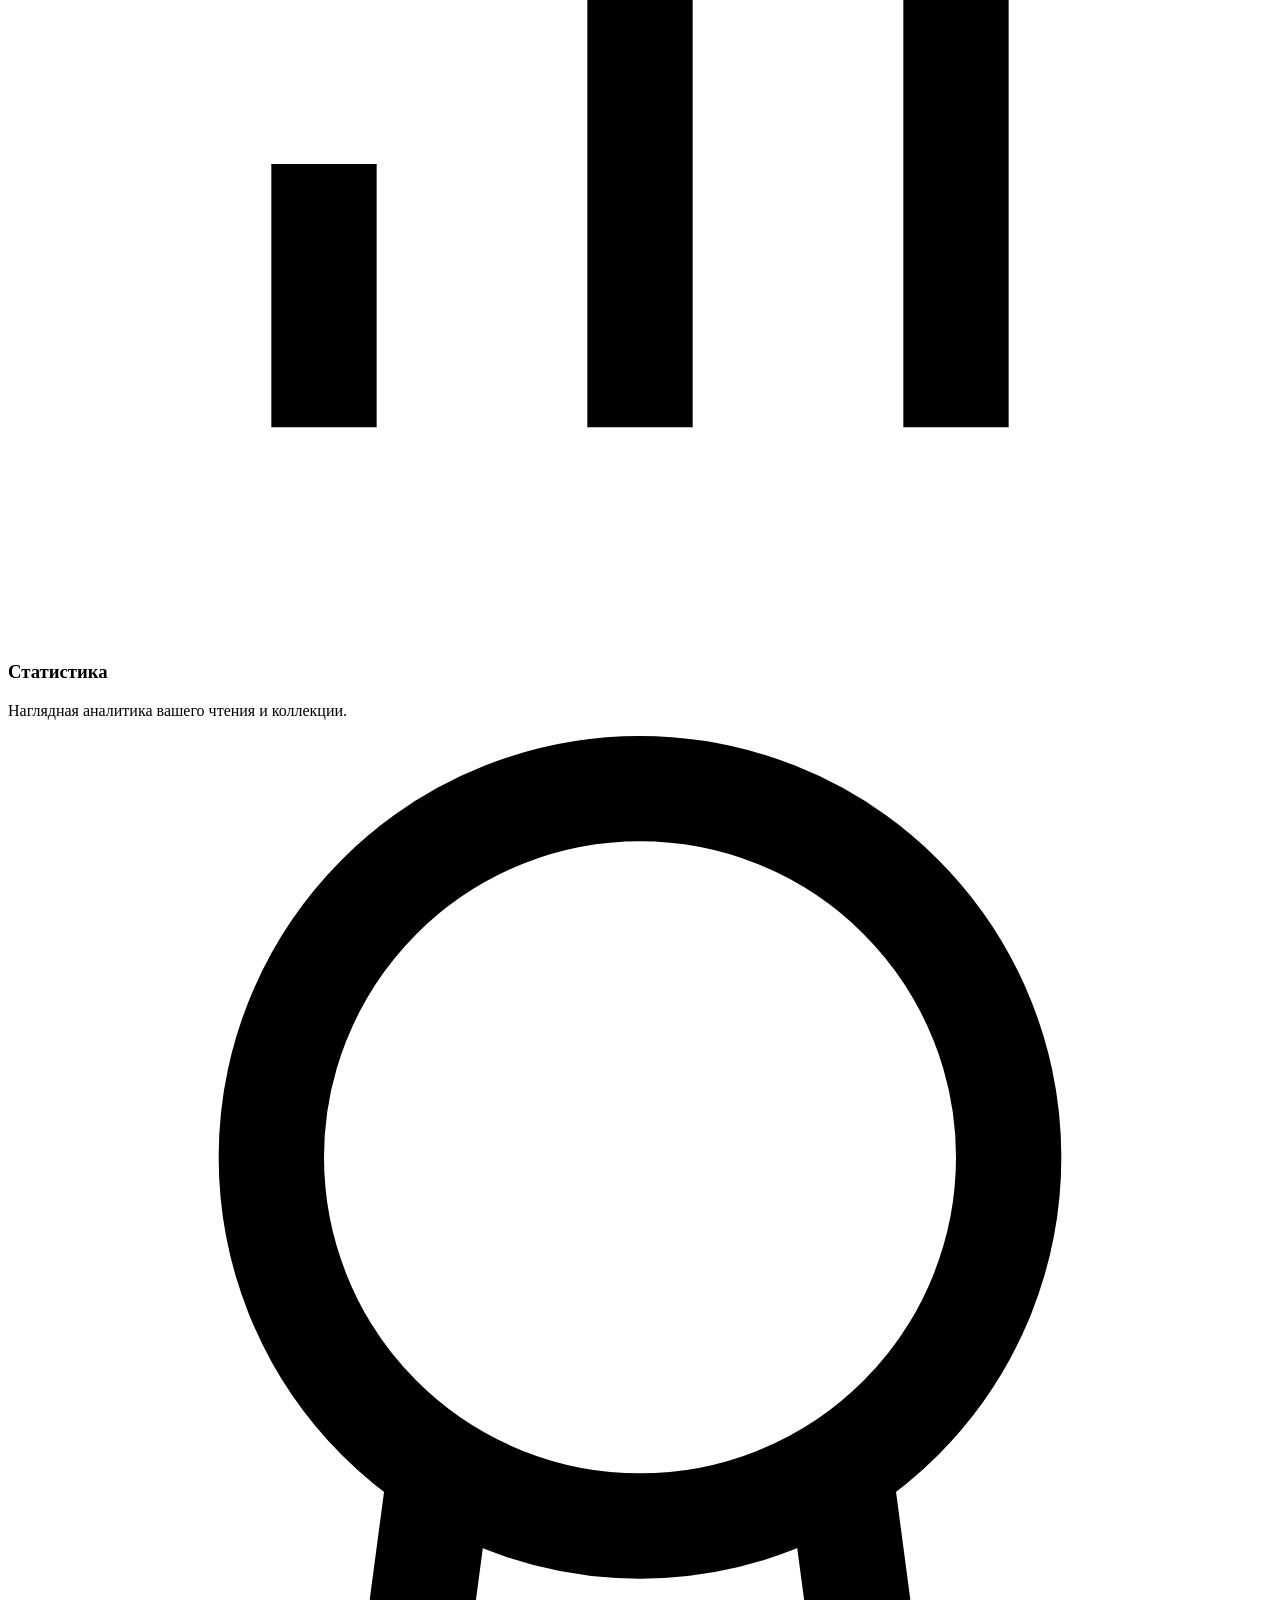
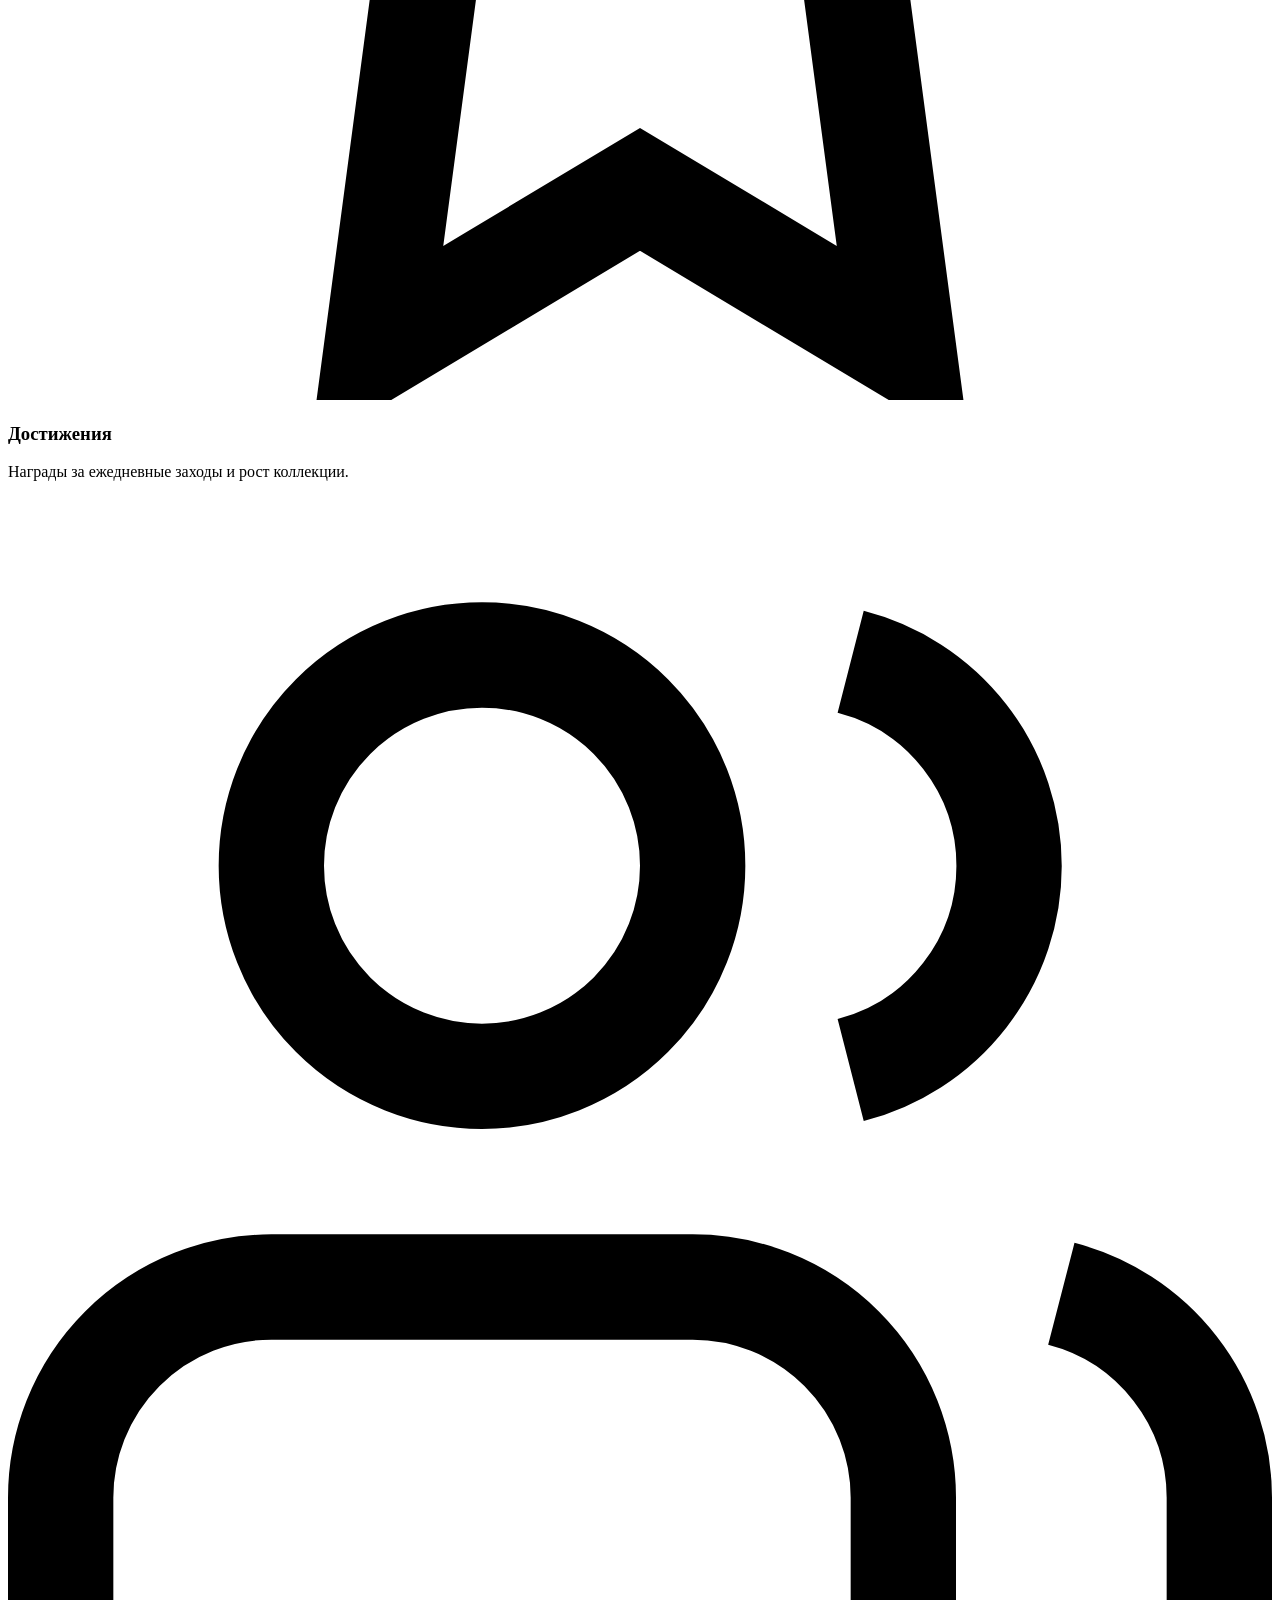
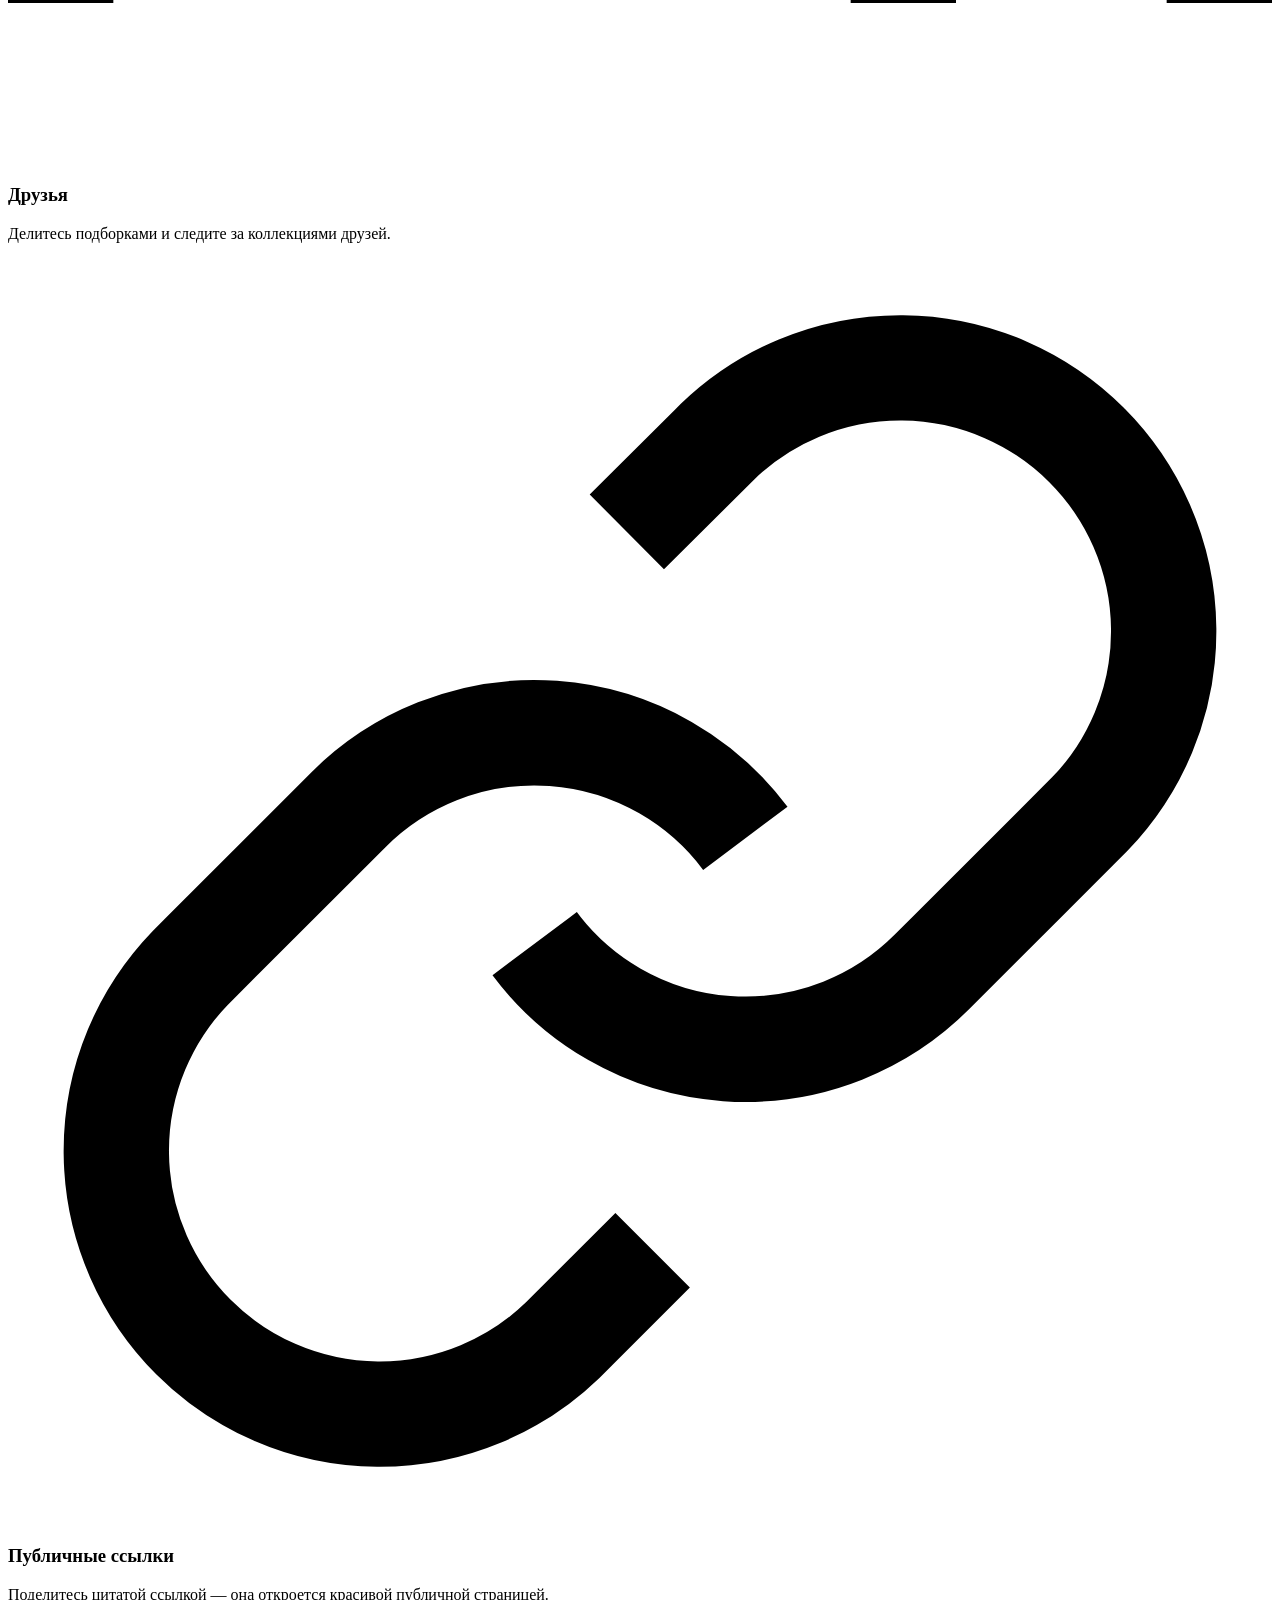
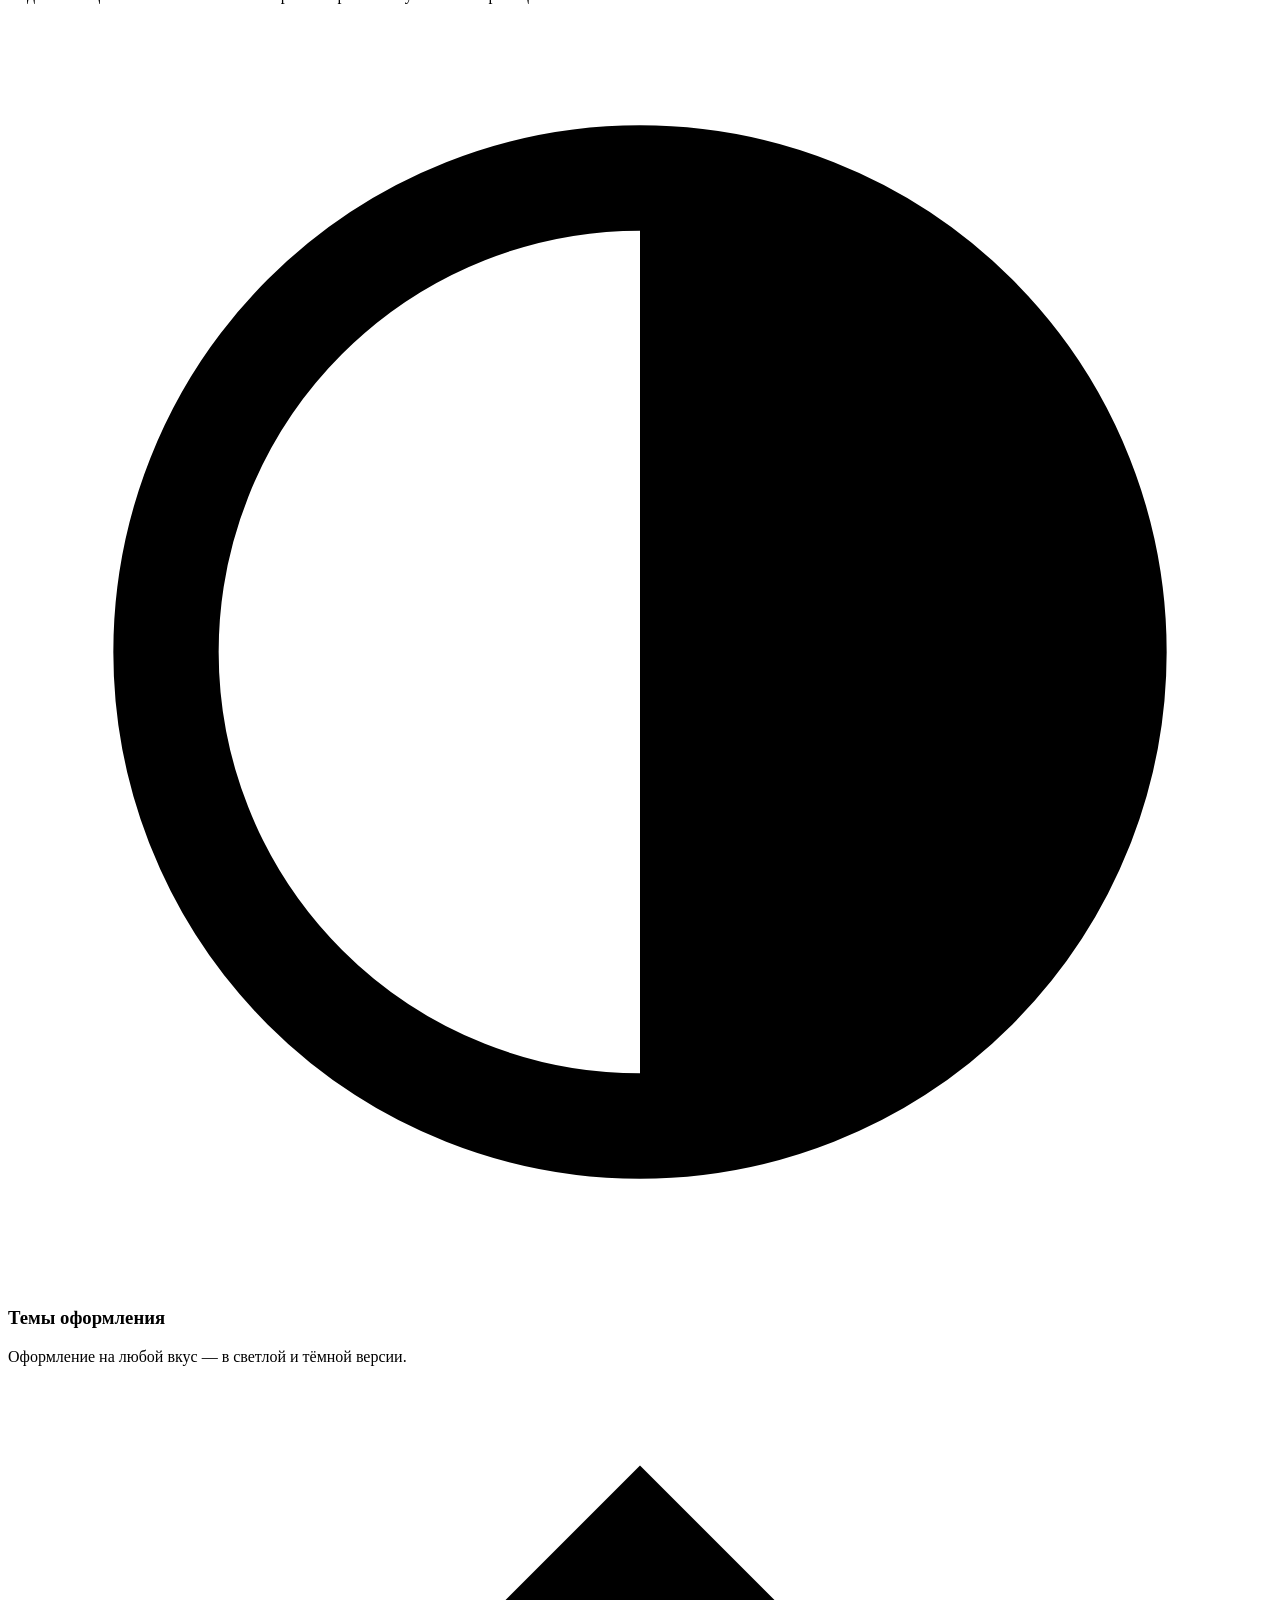
==== commit e1a3fb6e: "[TASK-142] Replace header EN/RU toggle with a globe language menu (English first)" ====
--- a/backend/src/main/resources/static/index.html
+++ b/backend/src/main/resources/static/index.html
@@ -372,7 +372,25 @@
                     <path d="M21 12.79A9 9 0 1 1 11.21 3 7 7 0 0 0 21 12.79z"/>
                 </svg>
             </button>
-            <button class="btn-icon" data-lang-toggle aria-label="Переключить язык" data-i18n-aria="ariaToggleLanguage">EN</button>
+            <div class="lang-menu" id="lang-menu">
+                <button class="btn-icon" data-lang-toggle aria-haspopup="menu" aria-expanded="false" aria-label="Переключить язык" data-i18n-aria="ariaToggleLanguage">
+                    <svg width="18" height="18" viewBox="0 0 24 24" fill="none" stroke="currentColor" stroke-width="2" stroke-linecap="round" stroke-linejoin="round">
+                        <circle cx="12" cy="12" r="9"/>
+                        <path d="M3 12h18"/>
+                        <path d="M12 3a14 14 0 0 1 0 18 14 14 0 0 1 0-18"/>
+                    </svg>
+                </button>
+                <div class="lang-menu-dropdown" id="lang-menu-dropdown" role="menu">
+                    <button type="button" class="lang-menu-item" data-lang-option="en" role="menuitemradio" aria-checked="false">
+                        <span>English</span>
+                        <svg class="lang-menu-check" width="15" height="15" viewBox="0 0 24 24" fill="none" stroke="currentColor" stroke-width="2.5" stroke-linecap="round" stroke-linejoin="round" aria-hidden="true"><polyline points="20 6 9 17 4 12"/></svg>
+                    </button>
+                    <button type="button" class="lang-menu-item" data-lang-option="ru" role="menuitemradio" aria-checked="false">
+                        <span>Русский</span>
+                        <svg class="lang-menu-check" width="15" height="15" viewBox="0 0 24 24" fill="none" stroke="currentColor" stroke-width="2.5" stroke-linecap="round" stroke-linejoin="round" aria-hidden="true"><polyline points="20 6 9 17 4 12"/></svg>
+                    </button>
+                </div>
+            </div>
             <button class="btn-secondary" id="login-btn" data-i18n="authSubmitLogin" onclick="showAuthModal()">
                 Войти
             </button>
@@ -622,6 +640,23 @@
                         </div>
                 </div>
             </div>
+            <footer class="guest-landing guest-footer">
+                <div class="guest-footer-links">
+                    <a href="https://github.com/mkrasikoff/epigraph" target="_blank" rel="noopener noreferrer">
+                        <svg width="16" height="16" viewBox="0 0 24 24" fill="none" stroke="currentColor" stroke-width="2" stroke-linecap="round" stroke-linejoin="round"><path d="M9 19c-5 1.5-5-2.5-7-3m14 6v-3.87a3.37 3.37 0 0 0-.94-2.61c3.14-.35 6.44-1.54 6.44-7A5.44 5.44 0 0 0 20 4.77 5.07 5.07 0 0 0 19.91 1S18.73.65 16 2.48a13.38 13.38 0 0 0-7 0C6.27.65 5.09 1 5.09 1A5.07 5.07 0 0 0 5 4.77a5.44 5.44 0 0 0-1.5 3.78c0 5.42 3.3 6.61 6.44 7A3.37 3.37 0 0 0 9 18.13V22"/></svg>
+                        GitHub
+                    </a>
+                    <a href="https://www.linkedin.com/in/mkrasikoff/" target="_blank" rel="noopener noreferrer">
+                        <svg width="16" height="16" viewBox="0 0 24 24" fill="none" stroke="currentColor" stroke-width="2" stroke-linecap="round" stroke-linejoin="round"><path d="M16 8a6 6 0 0 1 6 6v7h-4v-7a2 2 0 0 0-2-2 2 2 0 0 0-2 2v7h-4v-7a6 6 0 0 1 6-6z"/><rect x="2" y="9" width="4" height="12"/><circle cx="4" cy="4" r="2"/></svg>
+                        LinkedIn
+                    </a>
+                    <a href="mailto:epigraph.support@icloud.com">
+                        <svg width="16" height="16" viewBox="0 0 24 24" fill="none" stroke="currentColor" stroke-width="2" stroke-linecap="round" stroke-linejoin="round"><path d="M4 4h16c1.1 0 2 .9 2 2v12c0 1.1-.9 2-2 2H4c-1.1 0-2-.9-2-2V6c0-1.1.9-2 2-2z"/><polyline points="22,6 12,13 2,6"/></svg>
+                        epigraph.support@icloud.com
+                    </a>
+                </div>
+                <p class="guest-footer-copy">© <span id="guest-footer-year">2026</span> Epigraph</p>
+            </footer>
         </div>
 
         <!-- MY QUOTES -->
@@ -1228,8 +1263,8 @@
                         </div>
                         <div class="import-source-toggle" data-lang-toggle-settings role="group" aria-label="Переключить язык" data-i18n-aria="ariaToggleLanguage">
                             <span class="import-source-indicator" aria-hidden="true"></span>
+                            <button type="button" class="import-source-tab" data-lang-option="en">EN</button>
                             <button type="button" class="import-source-tab" data-lang-option="ru">RU</button>
-                            <button type="button" class="import-source-tab" data-lang-option="en">EN</button>
                         </div>
                     </div>
                     <div class="settings-item settings-item--stack">
@@ -1481,11 +1516,13 @@
                                 Открой Epigraph Plus и поддержи проект.
                             </p>
                         </div>
-                        <a class="settings-support-link" href="https://boosty.to/mkrasikoff" target="_blank" rel="noopener noreferrer">
-                            <svg width="15" height="15" viewBox="0 0 24 24" fill="none" stroke="currentColor" stroke-width="2" stroke-linecap="round" stroke-linejoin="round">
-                                <polygon points="13 2 3 14 12 14 11 22 21 10 12 10 13 2"/>
-                            </svg>
-                            Boosty
+                        <a class="settings-support-link" id="settings-support-link" href="https://boosty.to/mkrasikoff" target="_blank" rel="noopener noreferrer">
+                            <span class="settings-support-link-icon">
+                                <svg width="15" height="15" viewBox="0 0 24 24" fill="none" stroke="currentColor" stroke-width="2" stroke-linecap="round" stroke-linejoin="round">
+                                    <polygon points="13 2 3 14 12 14 11 22 21 10 12 10 13 2"/>
+                                </svg>
+                            </span>
+                            <span class="settings-support-link-name">Boosty</span>
                         </a>
                     </div>
                     <div class="settings-item">
